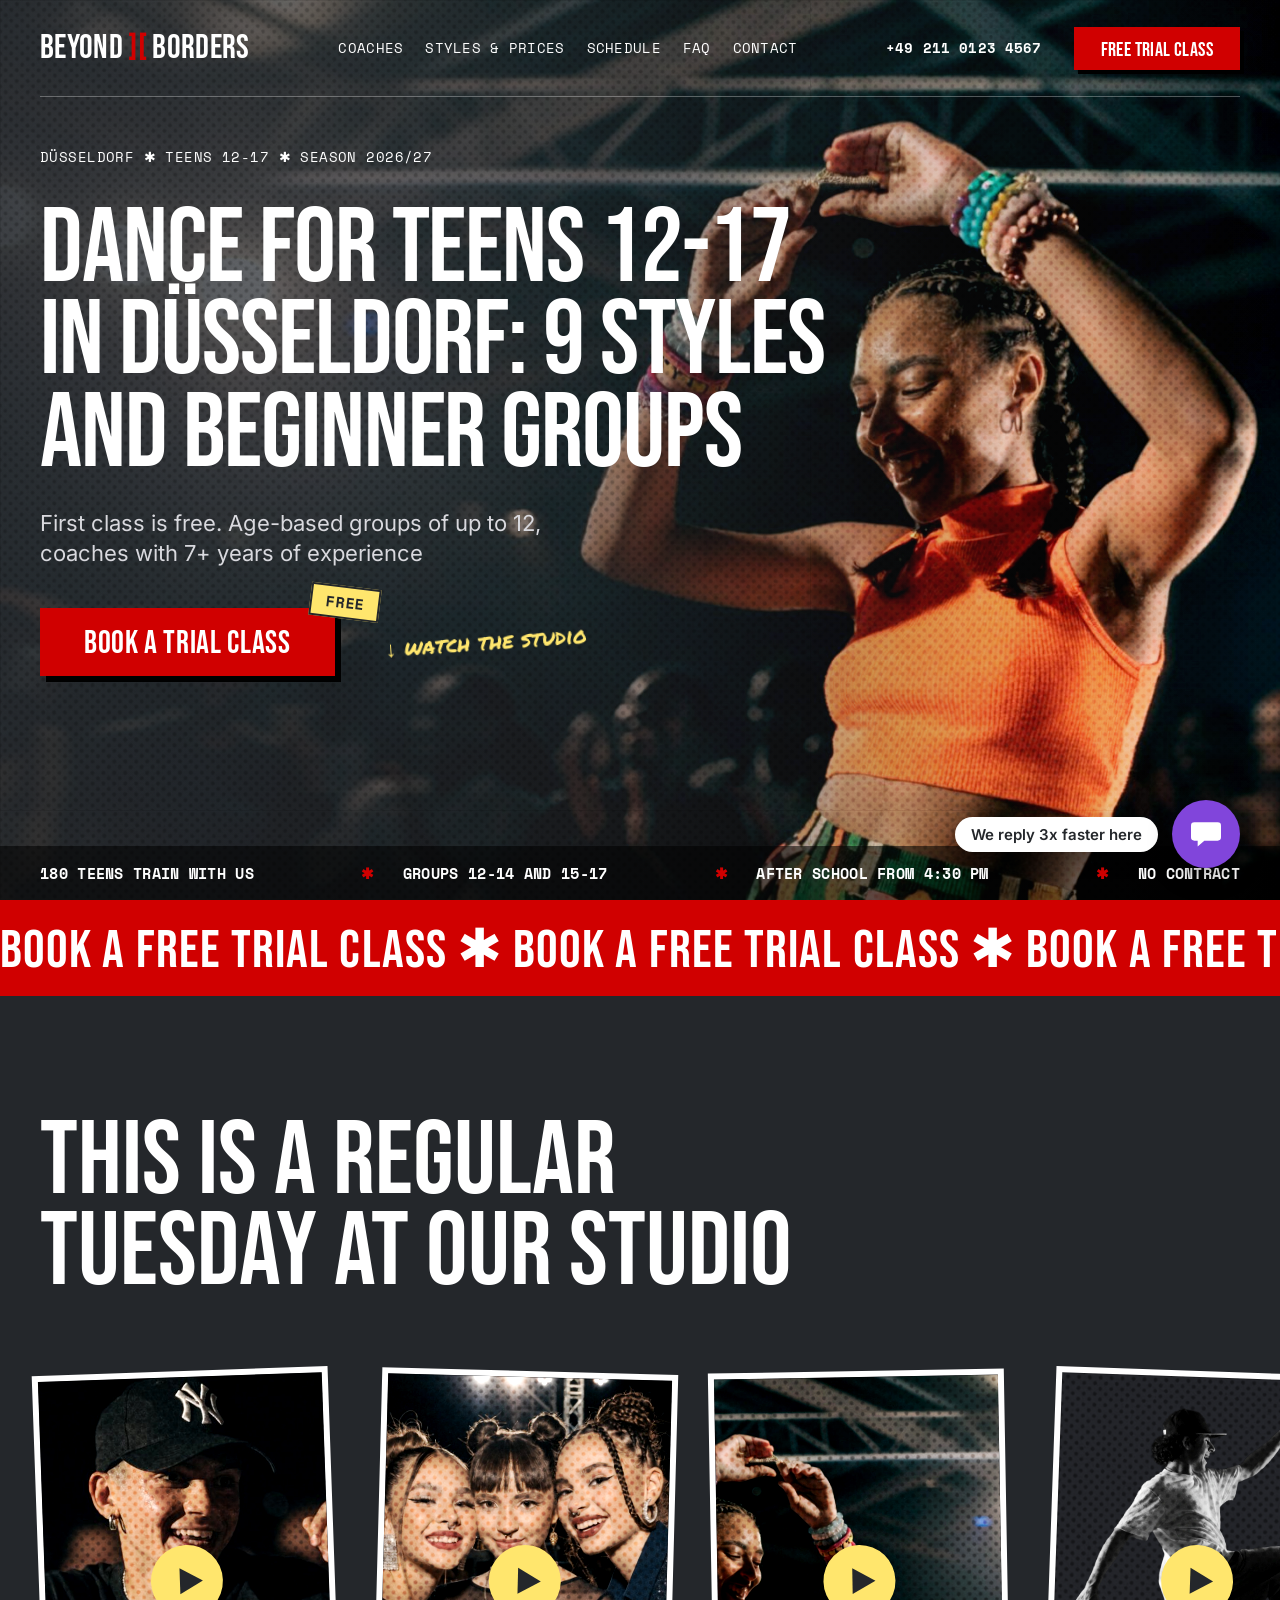
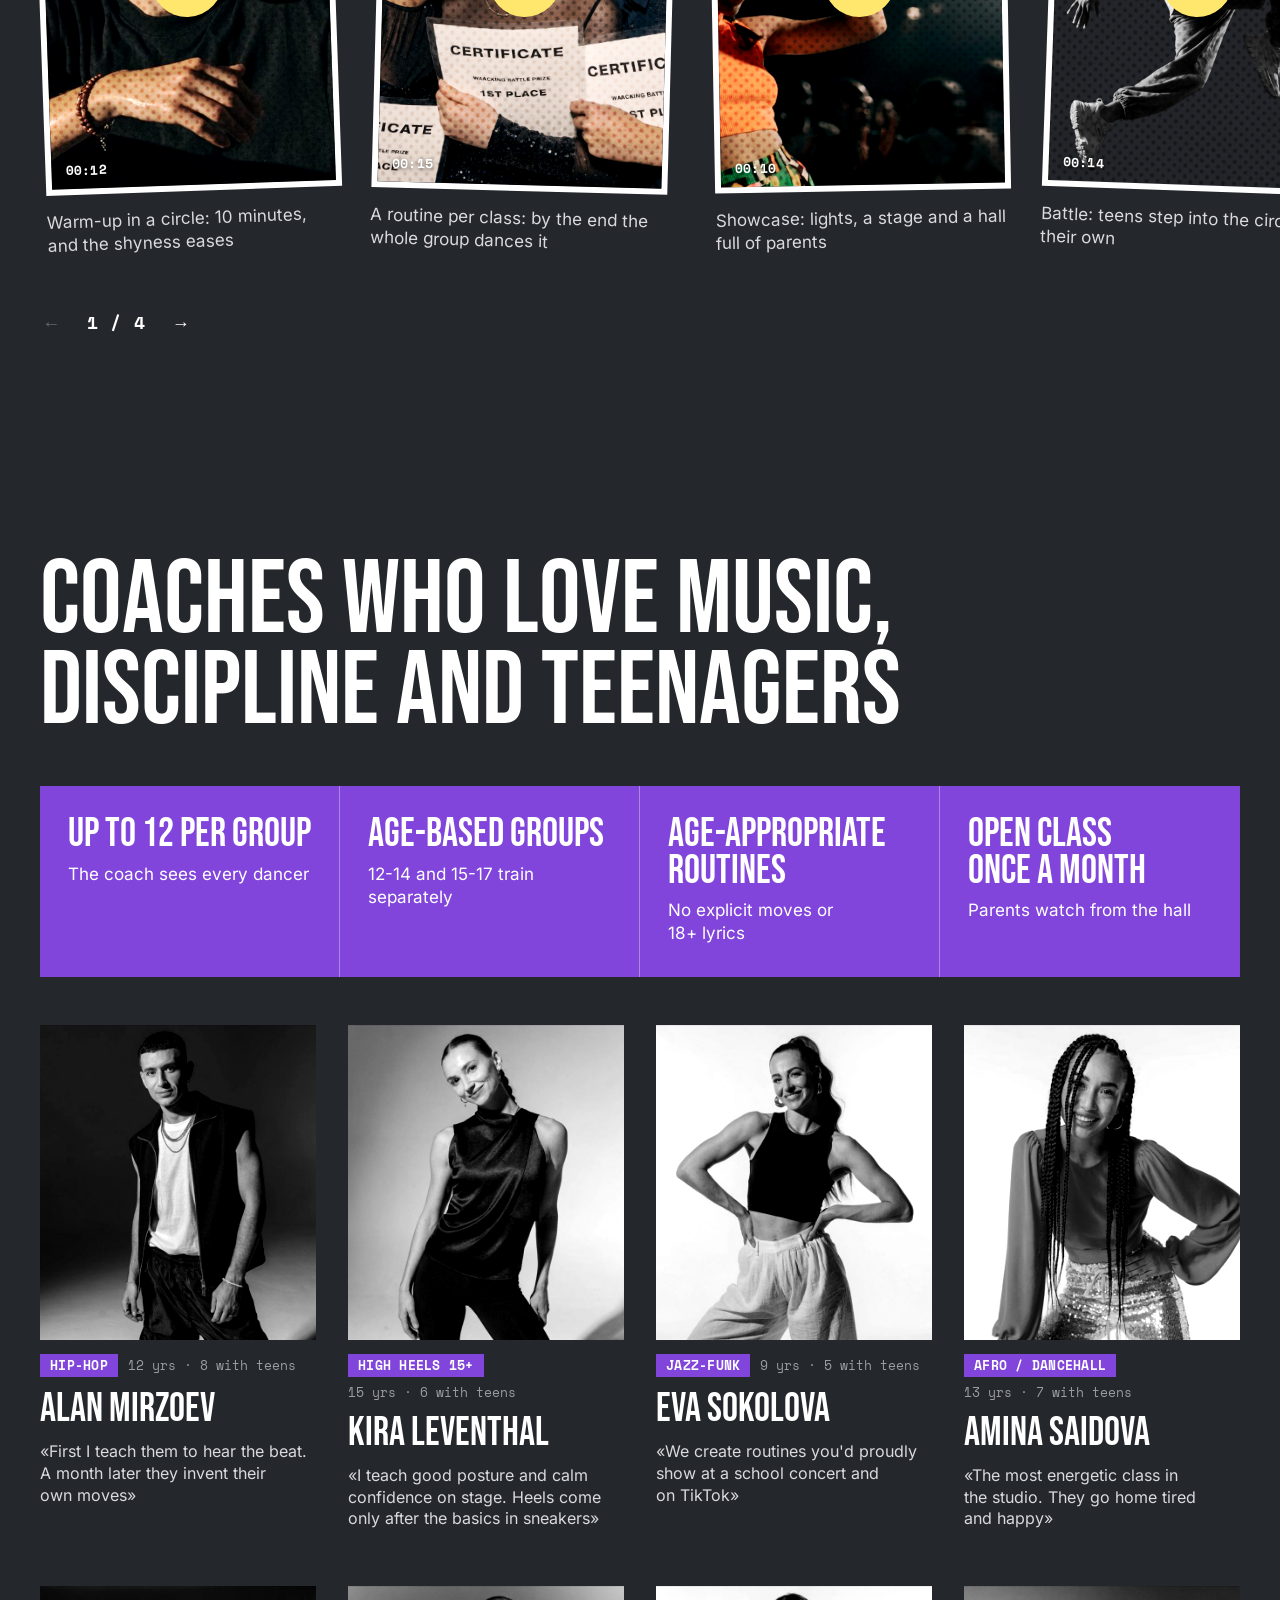
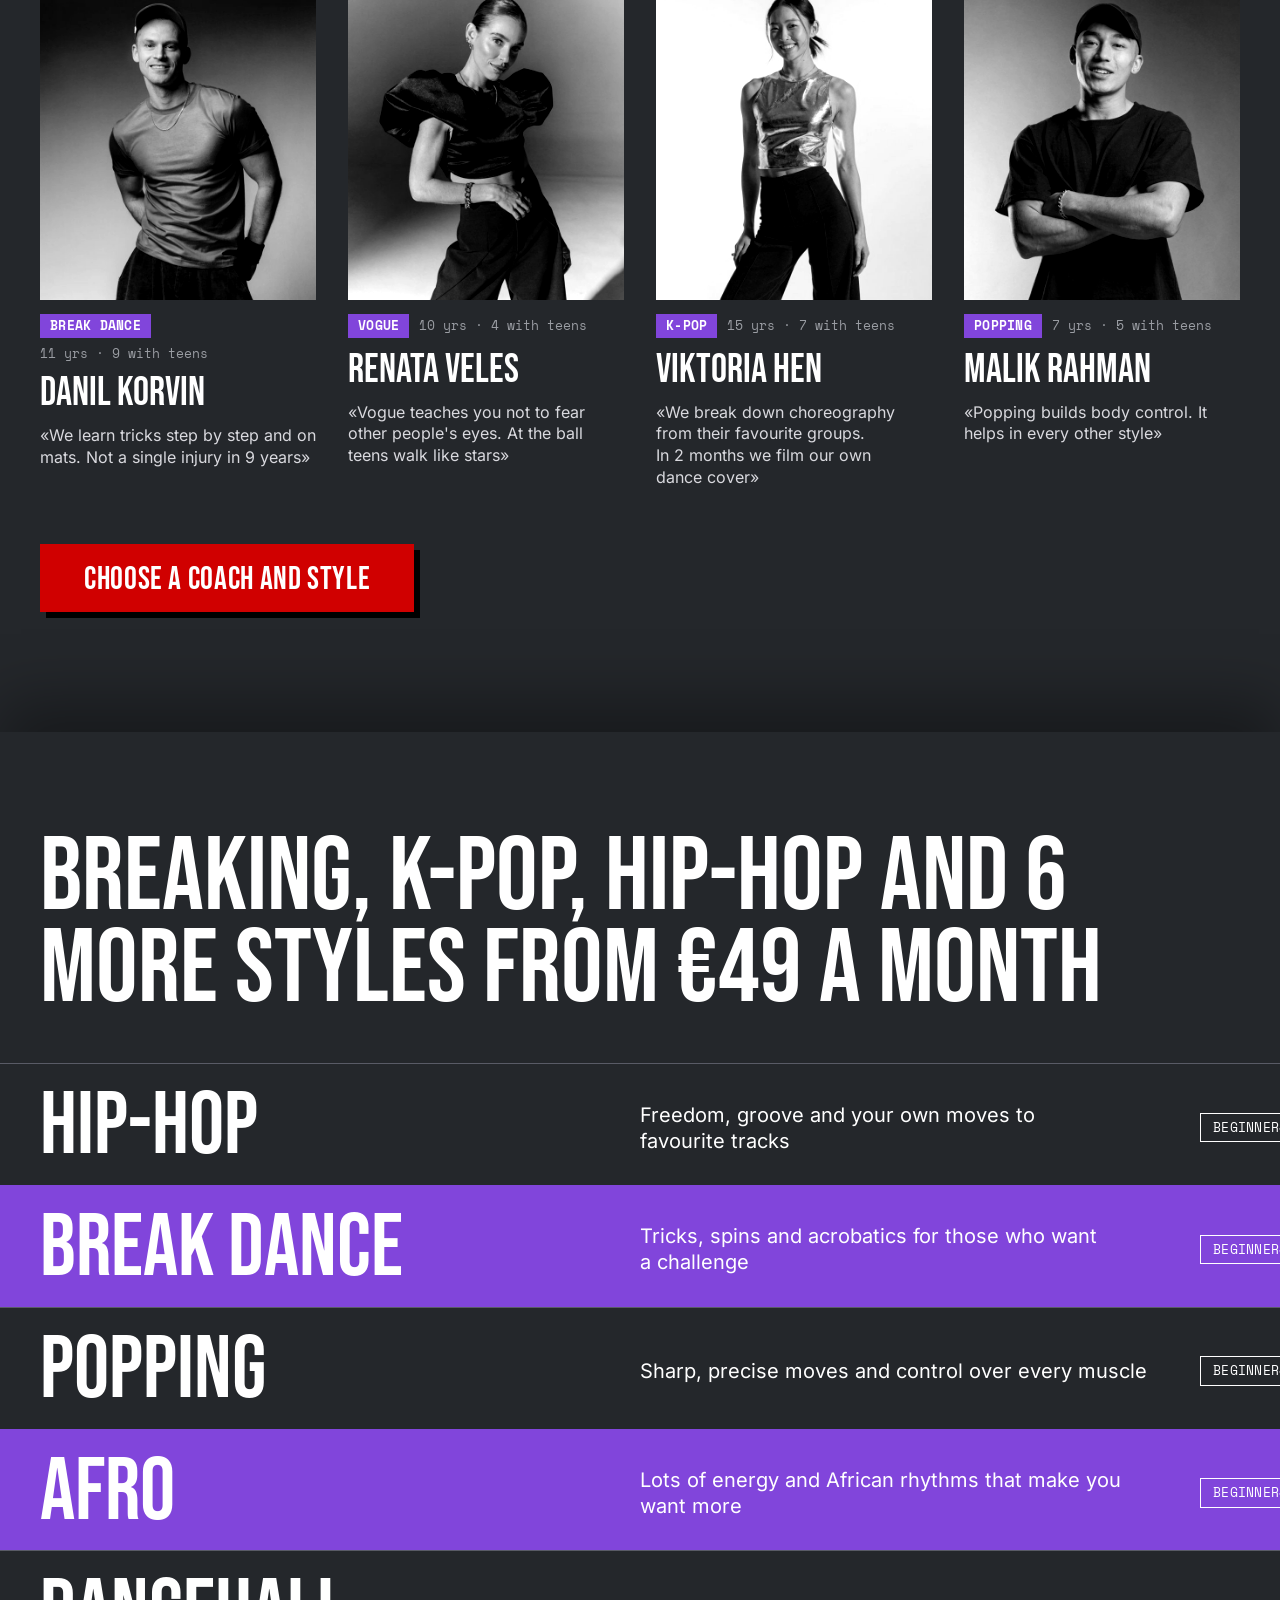
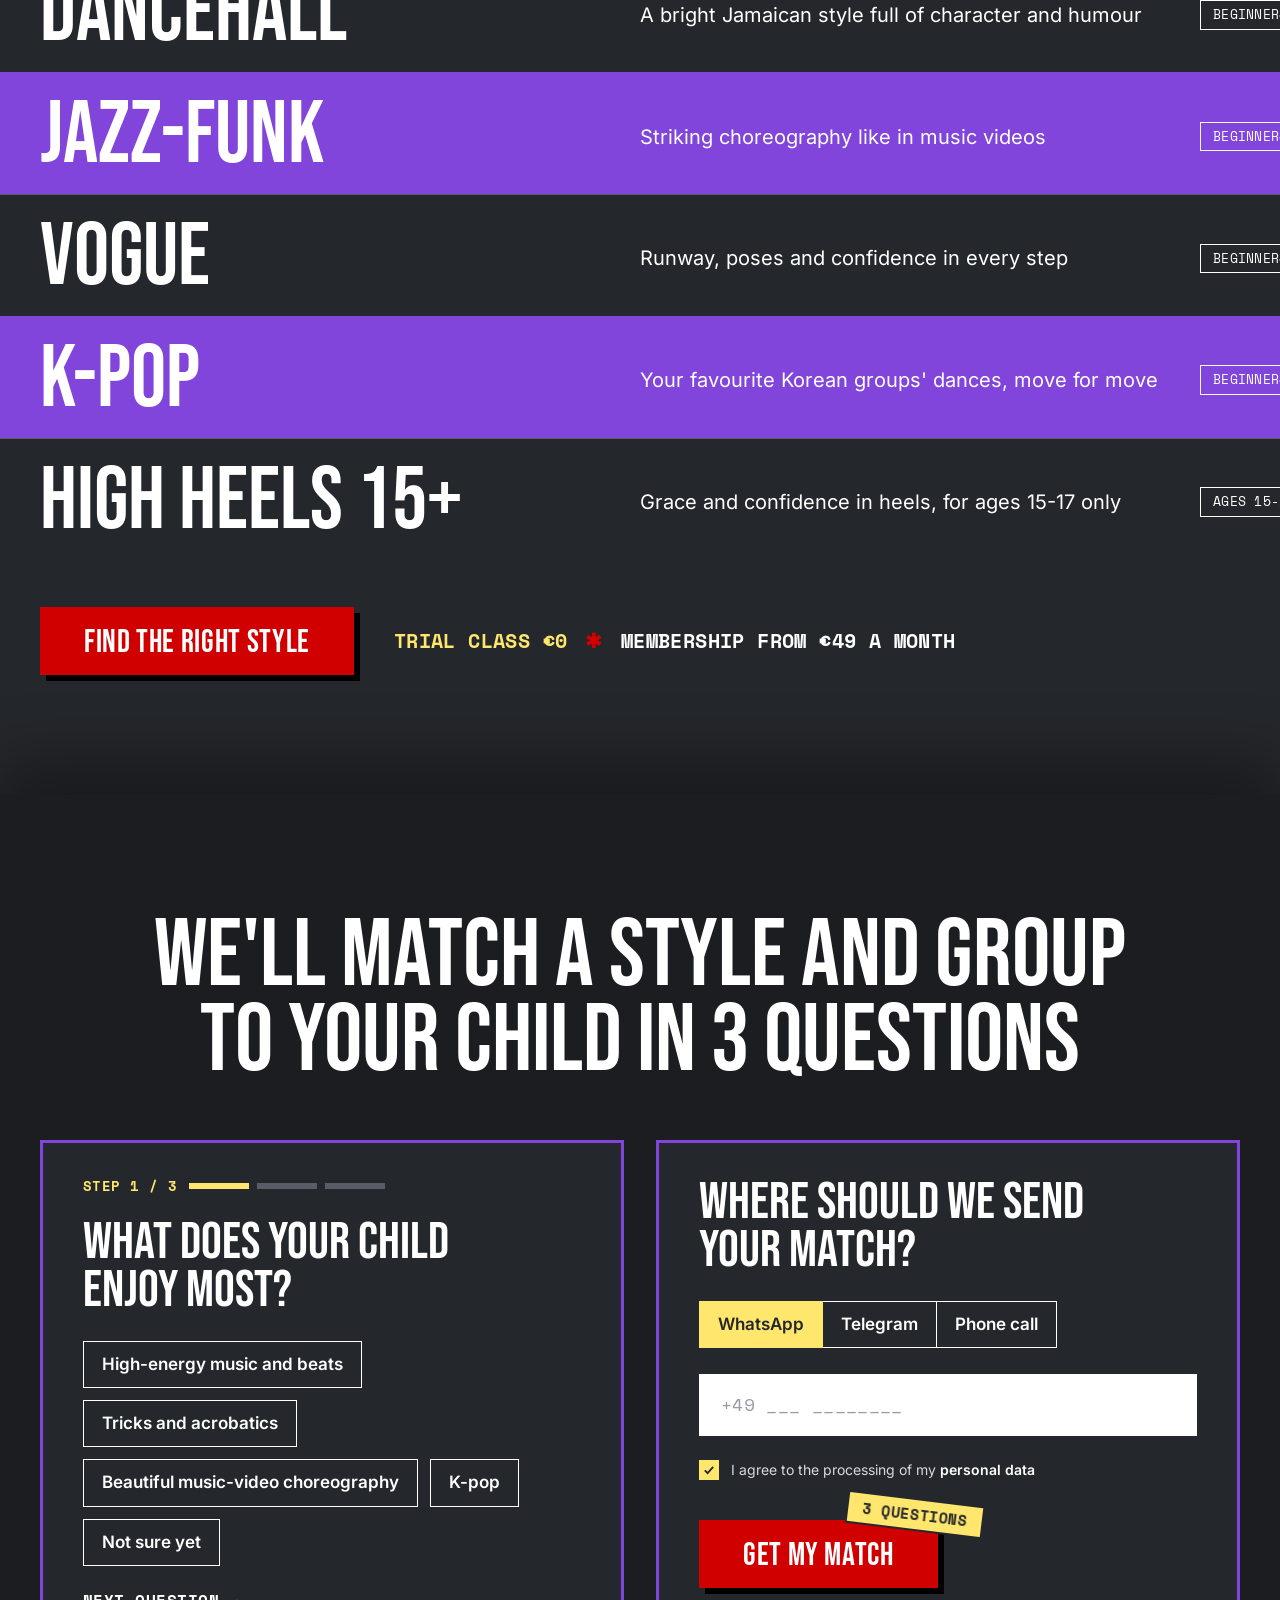
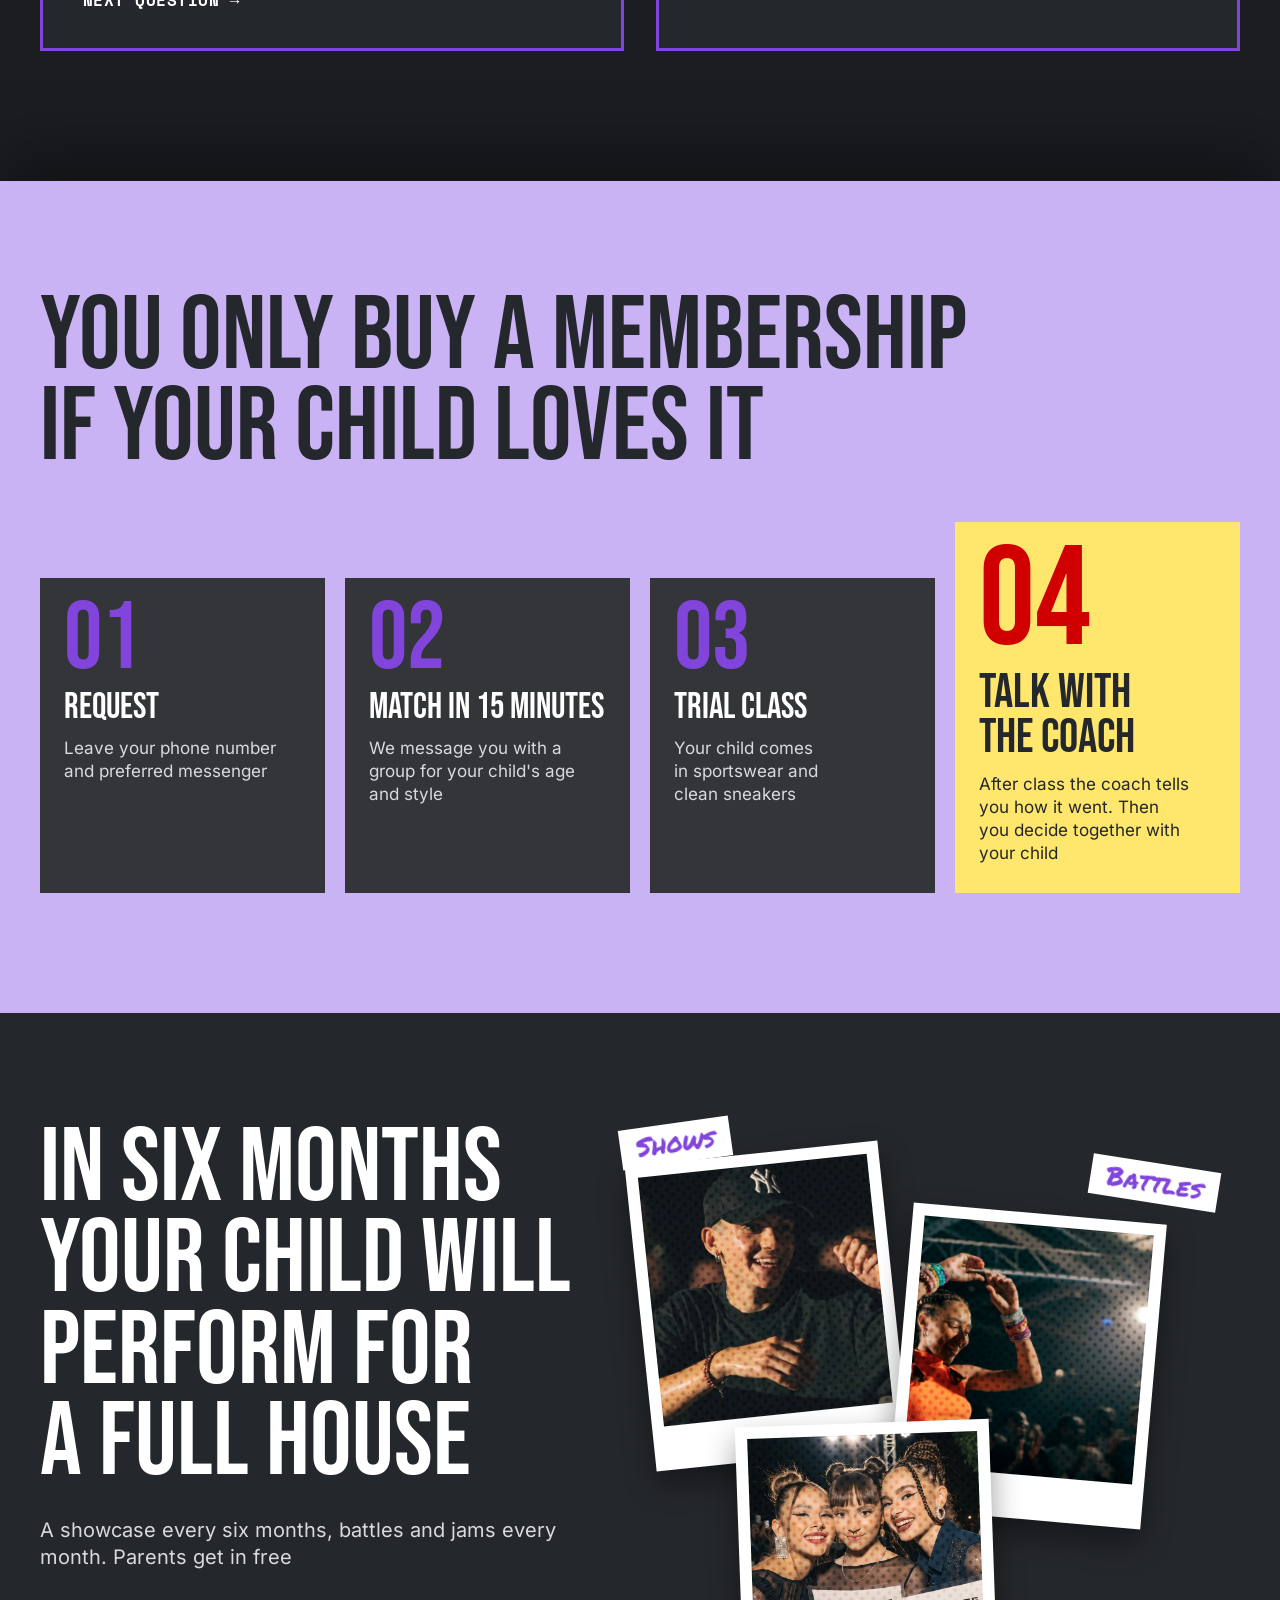
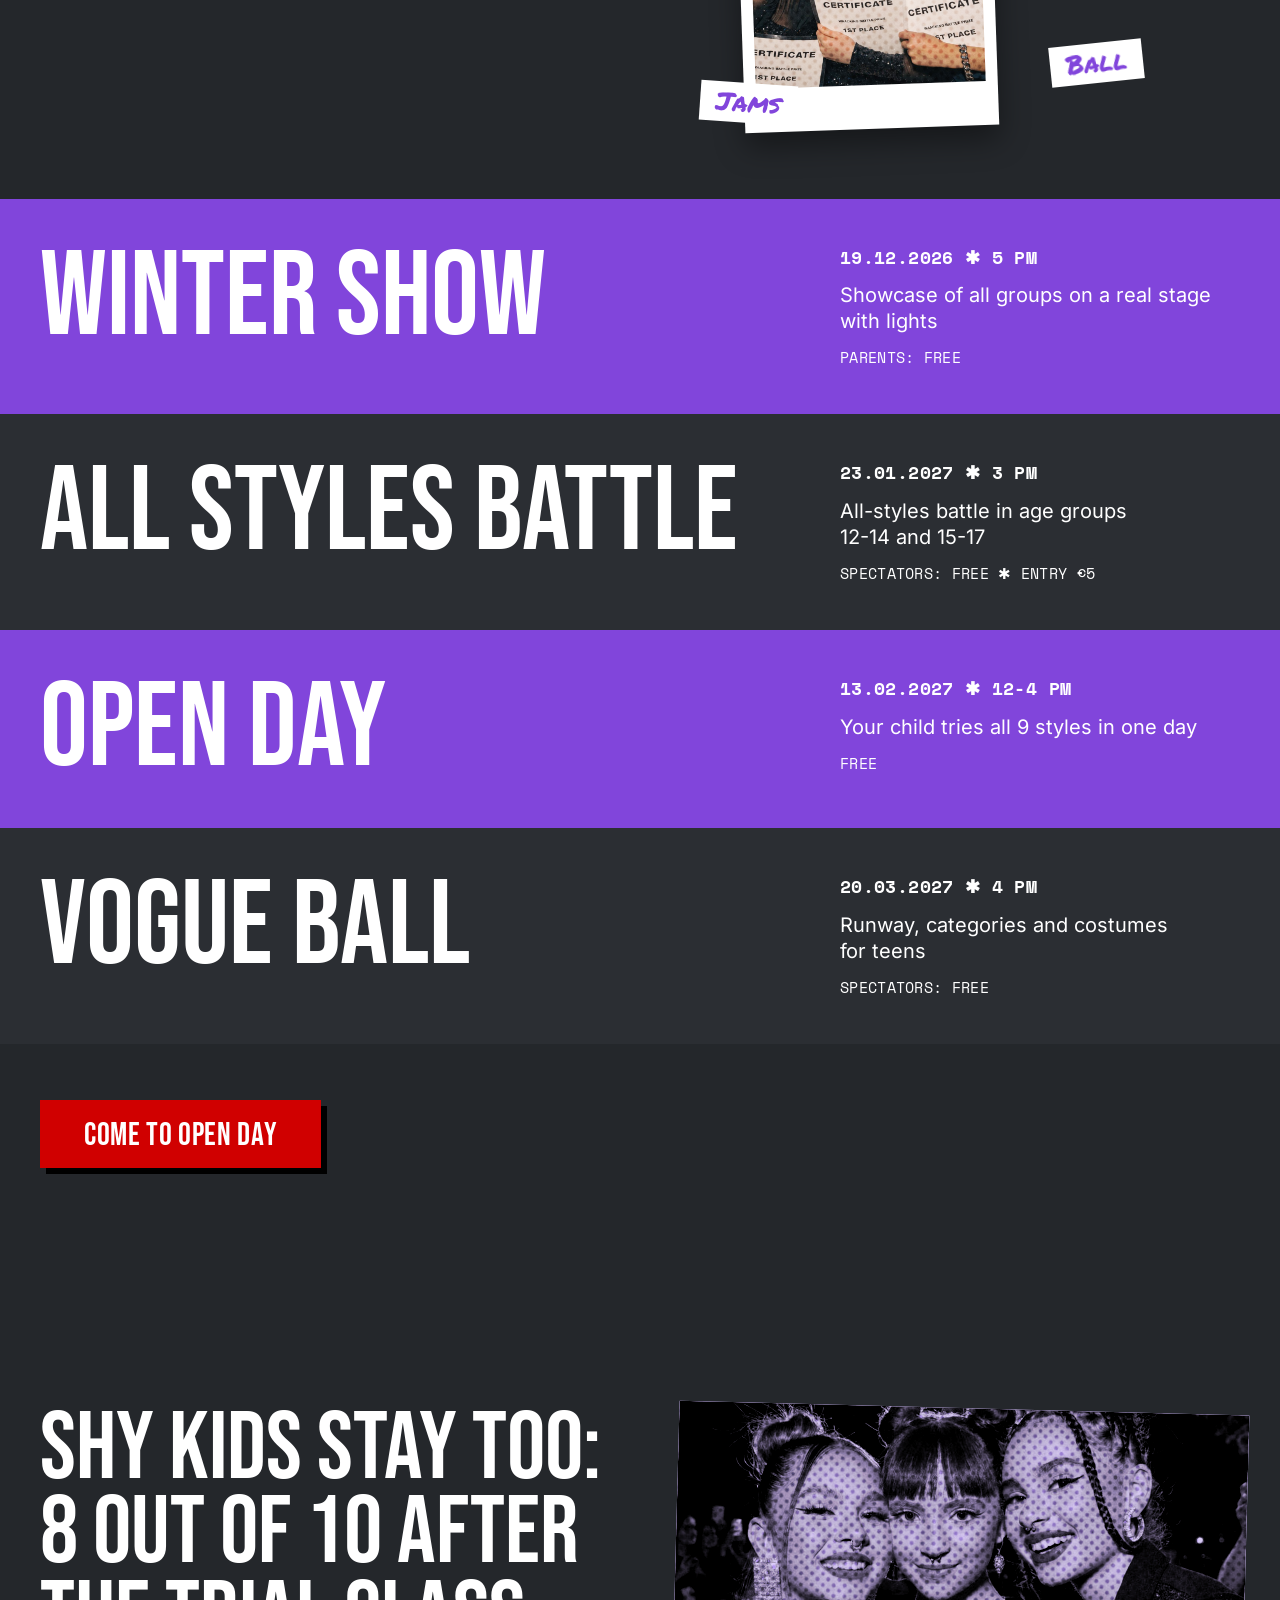
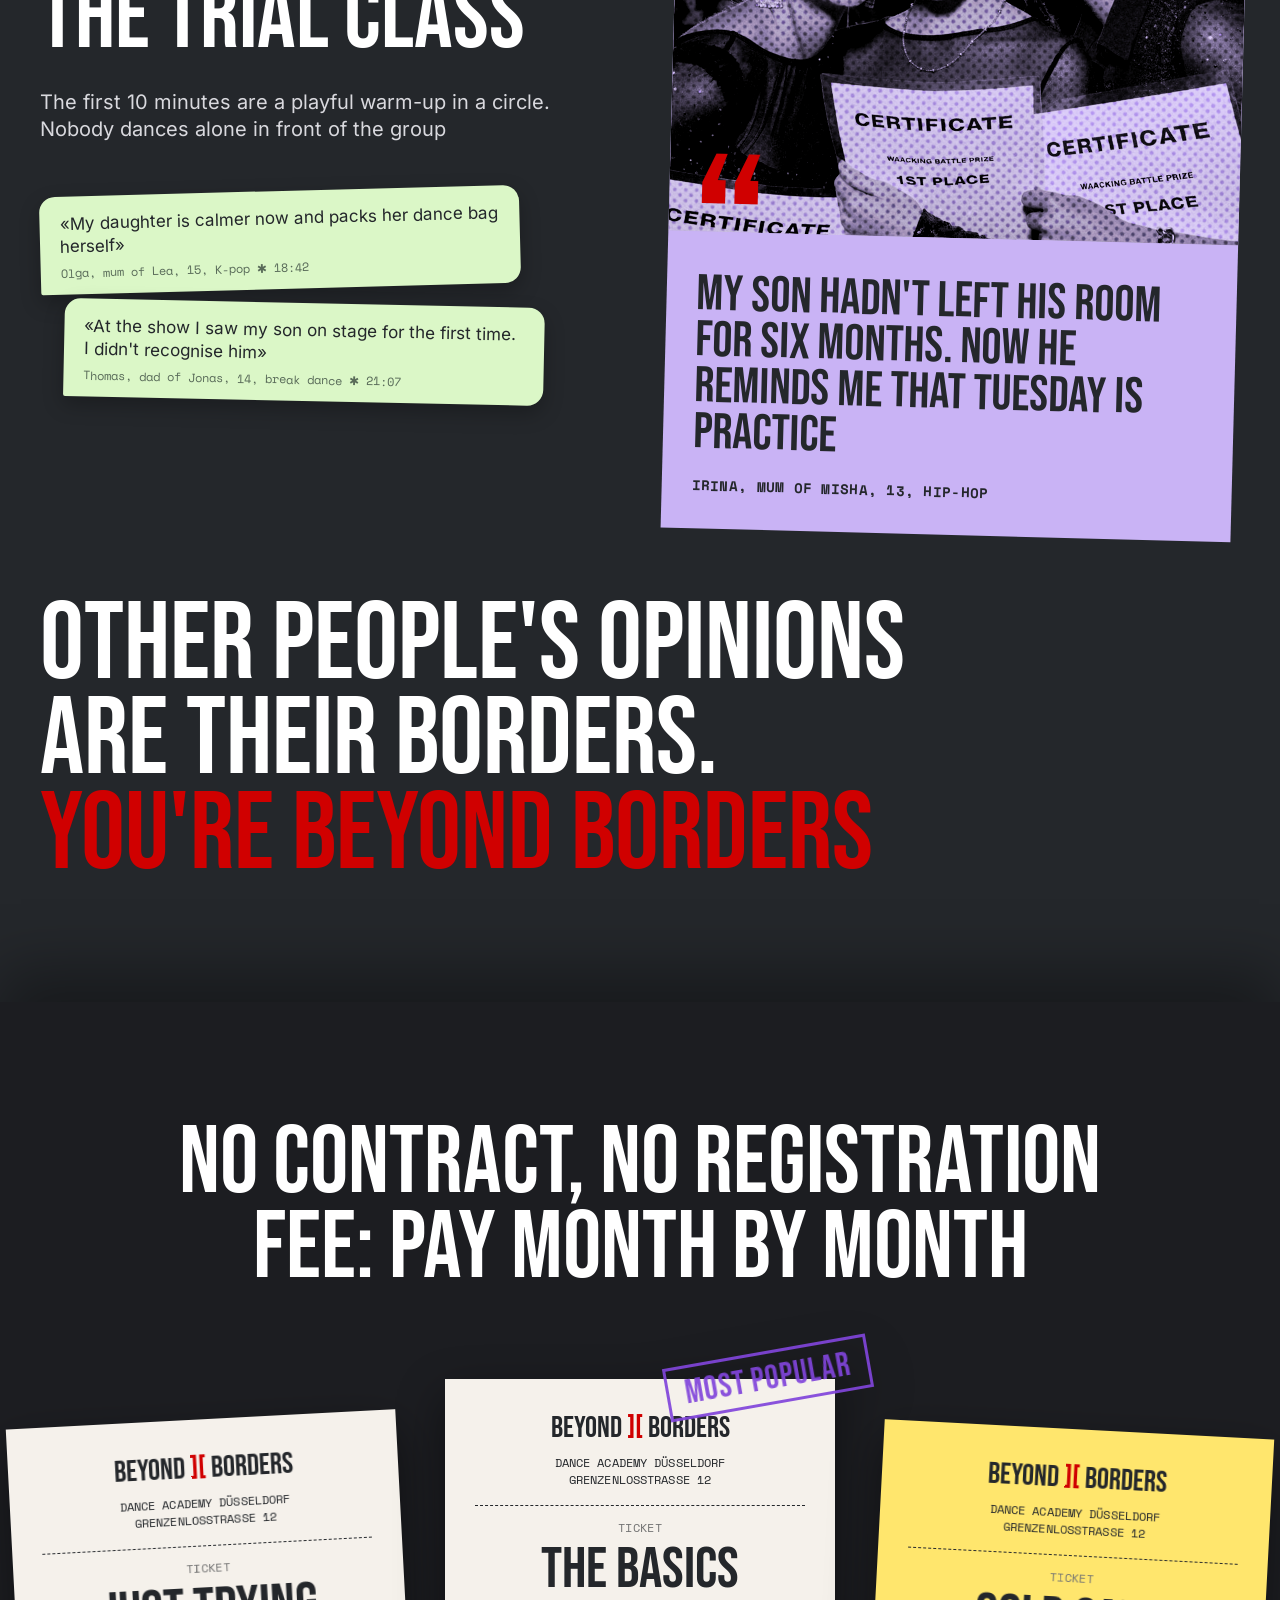
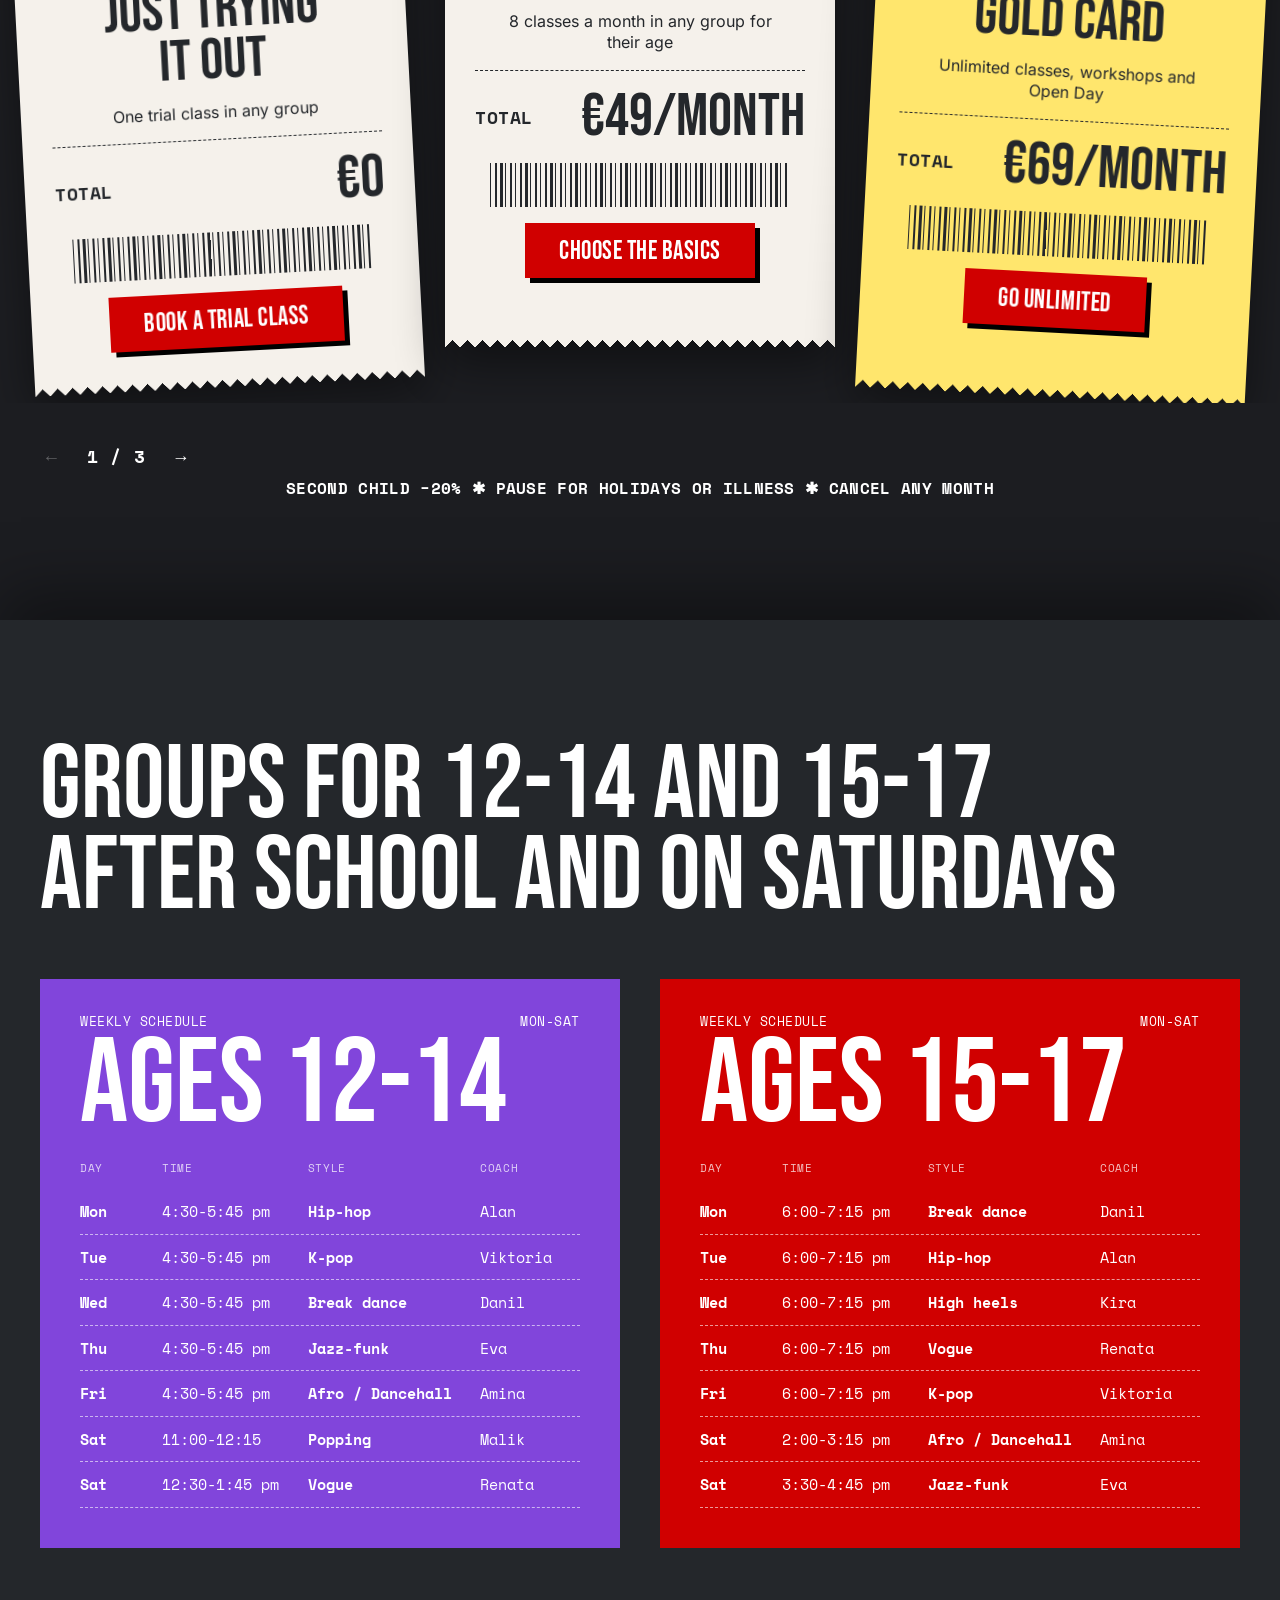
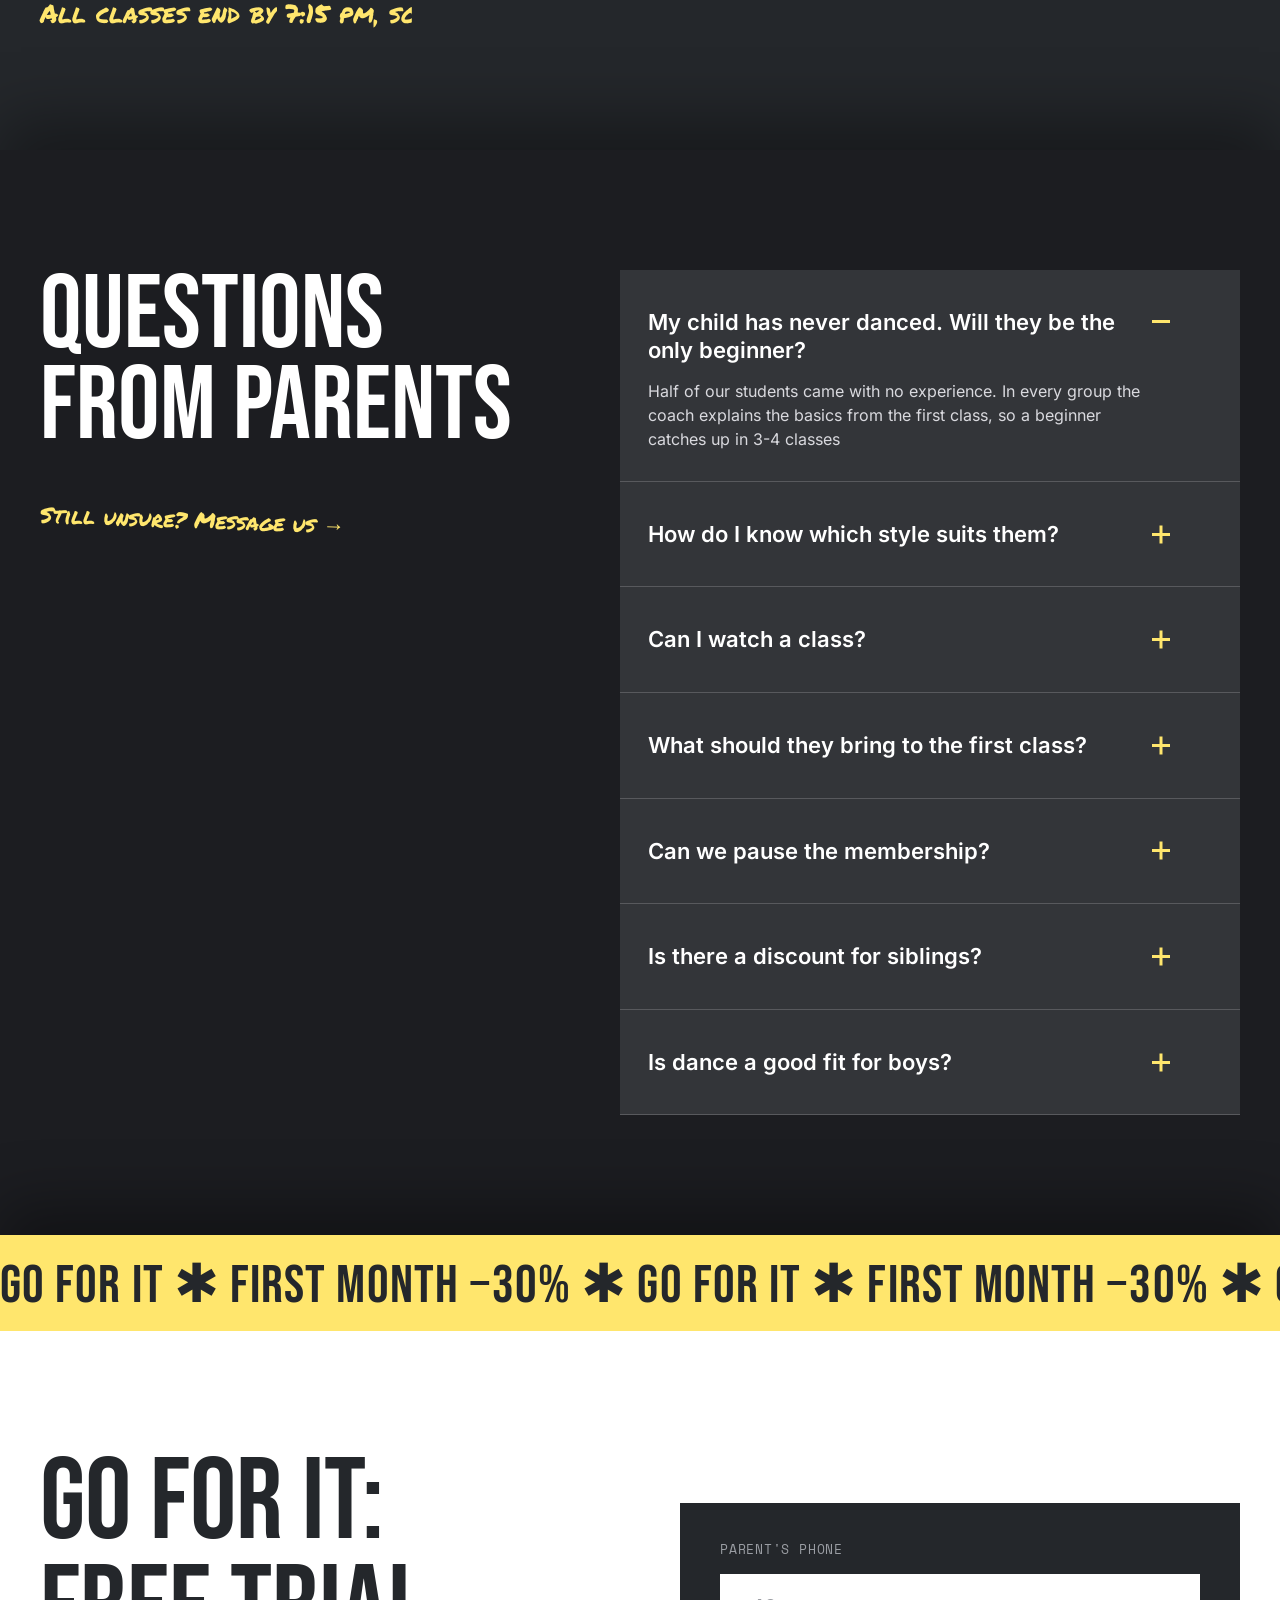
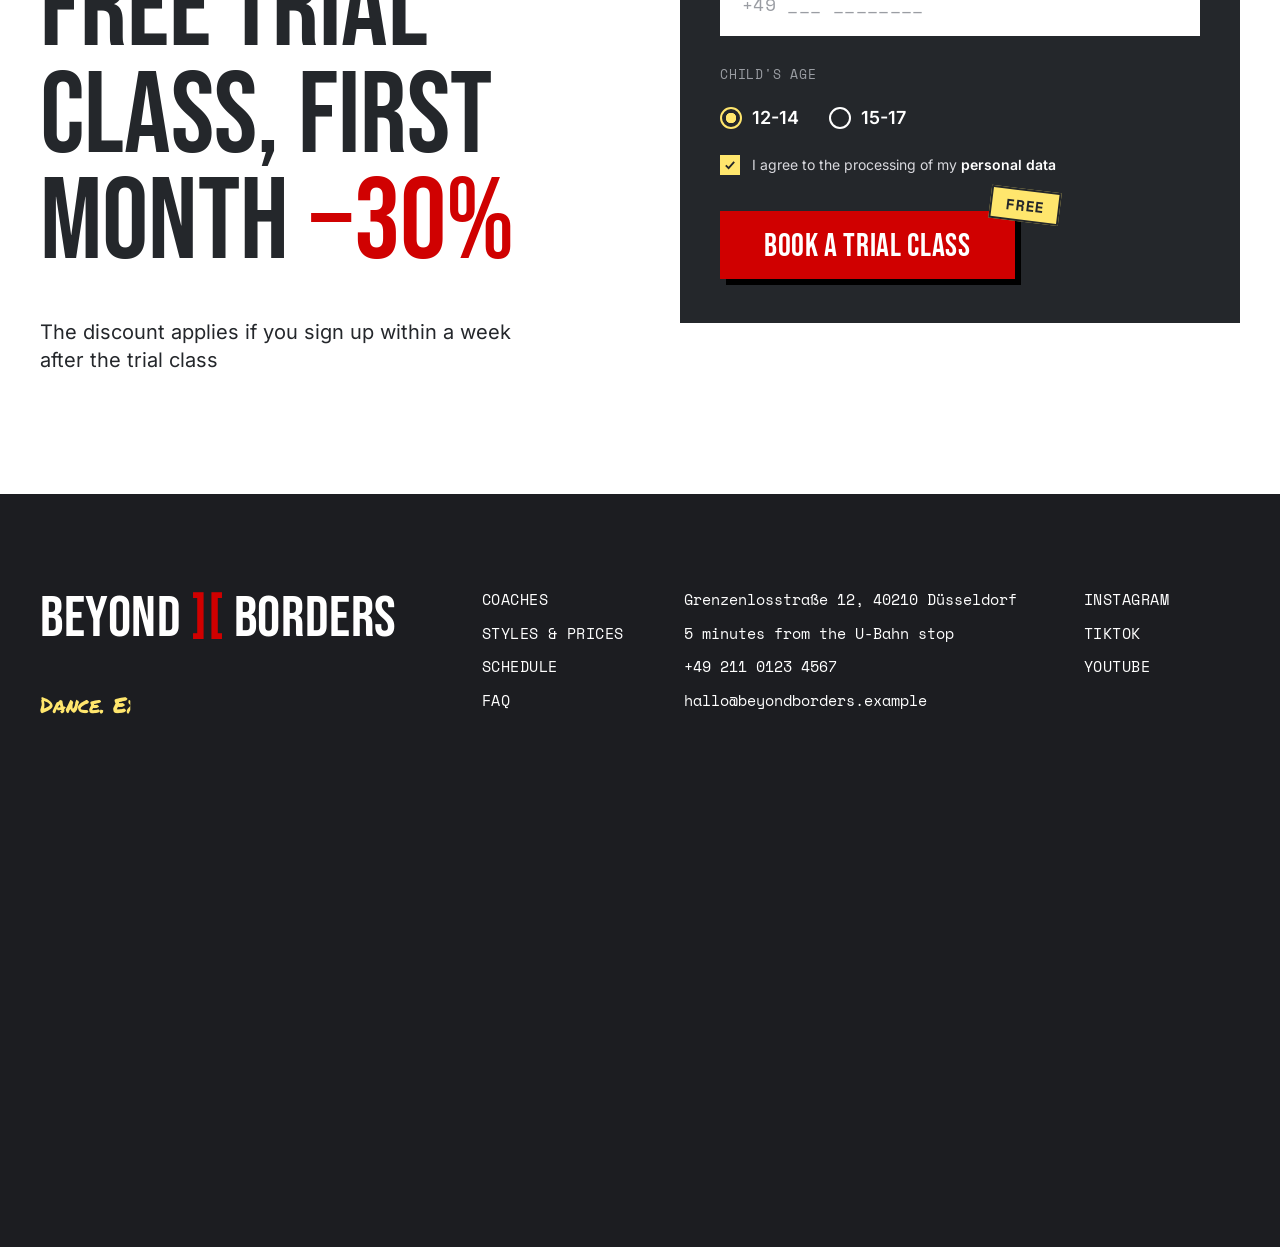
==== index.html @ 0c6fef67 "Beyond Borders landing, legal sample pages and assets Co-Authored-By: Claude Opus 5.5 <noreply@anthr" ====
<!doctype html>
<html lang="en">
<head>
  <meta charset="utf-8">
  <meta name="viewport" content="width=device-width, initial-scale=1">
  <script>document.documentElement.classList.add("js"); setTimeout(function () { document.documentElement.classList.add("anim-ready"); }, 3000);</script>
  <title>Beyond Borders · Dance for teens 12-17 in Düsseldorf</title>
  <meta name="description" content="Dance classes for teens 12-17 in Düsseldorf: 9 styles, beginner groups, first class free. Fictional demo website.">
  <link rel="preload" href="assets/fonts/bebas-neue-400.woff2" as="font" type="font/woff2" crossorigin>
  <link rel="preload" href="assets/fonts/inter-var.woff2" as="font" type="font/woff2" crossorigin>
  <link rel="stylesheet" href="css/fonts.css">
  <link rel="stylesheet" href="css/style.css">
</head>
<body>
  <!-- Fictional website: all names, prices, dates, reviews and contacts are for demonstration only -->

  <!-- ===== 01 HERO ===== -->
  <section class="hero" id="top">
    <div class="hero__bg" aria-hidden="true"></div>
    <div class="grain" aria-hidden="true"></div>

    <header class="header wrap">
      <a class="logo" href="#top" aria-label="Beyond Borders, to top">BEYOND <span class="logo__glyph">][</span> BORDERS</a>
      <nav class="nav" aria-label="Main">
        <a href="#coaches">Coaches</a>
        <a href="#styles">Styles &amp; Prices</a>
        <a href="#schedule">Schedule</a>
        <a href="#faq">FAQ</a>
        <a href="#contact">Contact</a>
      </nav>
      <a class="header__phone" href="tel:+4921101234567">+49 211 0123 4567</a>
      <a class="btn btn--sm header__cta" href="#quiz">Free trial class</a>
      <button class="burger" type="button" aria-label="Open menu" aria-expanded="false" aria-controls="mobile-menu">
        <span></span><span></span><span></span>
      </button>
    </header>

    <div class="mobile-menu" id="mobile-menu">
      <nav class="mobile-menu__links wrap" aria-label="Mobile">
        <a href="#coaches">Coaches</a>
        <a href="#styles">Styles &amp; Prices</a>
        <a href="#schedule">Schedule</a>
        <a href="#faq">FAQ</a>
        <a href="#contact">Contact</a>
      </nav>
      <div class="mobile-menu__bottom wrap">
        <a class="mobile-menu__phone" href="tel:+4921101234567">+49 211 0123 4567</a>
        <a class="btn" href="#quiz">Book a trial class<span class="sticker">free</span></a>
      </div>
    </div>

    <div class="hero__body wrap">
      <p class="hero__tag">Düsseldorf ✱ teens <span class="nw">12-17</span> ✱ season 2026/27</p>
      <h1 class="hero__title">Dance for teens <span class="nw">12-17</span> in Düsseldorf: 9&nbsp;styles and beginner groups</h1>
      <p class="hero__lead">First class is free. Age-based groups of up to&nbsp;12, coaches with 7+ years of experience</p>
      <div class="hero__cta">
        <a class="btn" href="#quiz">Book a trial class<span class="sticker">free</span></a>
        <a class="hero__note" href="#studio">↓ watch the studio</a>
      </div>
    </div>

    <ul class="anchors">
      <li><span>180 teens train with us</span></li>
      <li><span>groups <span class="nw">12-14</span> and <span class="nw">15-17</span></span></li>
      <li><span>after school from 4:30&nbsp;pm</span></li>
      <li><span>no contract</span></li>
    </ul>
  </section>

  <!-- ===== MARQUEE ===== -->
  <div class="marquee marquee--red" aria-hidden="true">
    <div class="marquee__track">
      <span>Book a free trial class ✱ Book a free trial class ✱ Book a free trial class ✱ Book a free trial class ✱ </span>
      <span>Book a free trial class ✱ Book a free trial class ✱ Book a free trial class ✱ Book a free trial class ✱ </span>
    </div>
  </div>

  <!-- ===== 02 STUDIO VIDEOS ===== -->
  <section class="section studio" id="studio">
    <div class="wrap">
      <h2 class="h2 studio__title">This is a regular Tuesday at our studio</h2>
    </div>
    <div class="slider" data-slider>
      <ul class="slider__track studio__track wrap">
        <li class="vcard vcard--r1">
          <button class="vcard__media" type="button" aria-label="Play video: warm-up in a circle">
            <img src="assets/img/studio-1.jpg" alt="Teens laughing during the warm-up" loading="lazy" width="900" height="585">
            <span class="grain" aria-hidden="true"></span>
            <span class="vcard__play" aria-hidden="true"></span>
            <span class="vcard__time">00:12</span>
          </button>
          <p class="vcard__cap">Warm-up in a circle: 10&nbsp;minutes, and the shyness eases</p>
        </li>
        <li class="vcard vcard--r2">
          <button class="vcard__media" type="button" aria-label="Play video: learning a routine">
            <img src="assets/img/studio-2.jpg" alt="Three teen dancers with their certificates" loading="lazy" width="900" height="900">
            <span class="grain" aria-hidden="true"></span>
            <span class="vcard__play" aria-hidden="true"></span>
            <span class="vcard__time">00:15</span>
          </button>
          <p class="vcard__cap">A routine per class: by the end the whole group dances it</p>
        </li>
        <li class="vcard vcard--r3">
          <button class="vcard__media" type="button" aria-label="Play video: showcase on stage">
            <img src="assets/img/hero.jpg" alt="Dancer on stage under the lights" loading="lazy" width="1703" height="1024">
            <span class="grain" aria-hidden="true"></span>
            <span class="vcard__play" aria-hidden="true"></span>
            <span class="vcard__time">00:10</span>
          </button>
          <p class="vcard__cap">Showcase: lights, a stage and a hall full of parents</p>
        </li>
        <li class="vcard vcard--r4">
          <button class="vcard__media" type="button" aria-label="Play video: dance battle">
            <img src="assets/img/dancer.png" alt="Break dancer mid-move" loading="lazy" width="800" height="1086">
            <span class="grain" aria-hidden="true"></span>
            <span class="vcard__play" aria-hidden="true"></span>
            <span class="vcard__time">00:14</span>
          </button>
          <p class="vcard__cap">Battle: teens step into the circle on their own</p>
        </li>
      </ul>
      <div class="slider__nav wrap">
        <button class="slider__btn" type="button" data-prev aria-label="Previous">←</button>
        <span class="slider__count" data-count>1 / 4</span>
        <button class="slider__btn" type="button" data-next aria-label="Next">→</button>
        <span class="slider__dots" data-dots aria-hidden="true"></span>
      </div>
    </div>
  </section>

  <!-- ===== 03 COACHES & SAFETY ===== -->
  <section class="section coaches" id="coaches">
    <div class="wrap">
      <h2 class="h2 coaches__title">Coaches who love music, discipline and teenagers</h2>
      <ul class="facts">
        <li class="fact"><h3 class="fact__t">Up to 12 per group</h3><p class="fact__d">The coach sees every dancer</p></li>
        <li class="fact"><h3 class="fact__t">Age-based groups</h3><p class="fact__d"><span class="nw">12-14</span> and <span class="nw">15-17</span> train separately</p></li>
        <li class="fact"><h3 class="fact__t">Age-appropriate routines</h3><p class="fact__d">No explicit moves or 18+ lyrics</p></li>
        <li class="fact"><h3 class="fact__t">Open class once a month</h3><p class="fact__d">Parents watch from the hall</p></li>
      </ul>
    </div>

    <div class="slider coaches__slider" data-slider>
      <ul class="slider__track coaches__list wrap">
        <li class="coach">
          <img class="coach__photo" src="assets/img/coach-alan.jpg" alt="Alan Mirzoev, hip-hop coach" loading="lazy" width="720" height="720">
          <div class="coach__meta"><span class="coach__style">Hip-hop</span><span class="coach__exp">12 yrs · 8 with teens</span></div>
          <h3 class="coach__name">Alan Mirzoev</h3>
          <p class="coach__quote">«First I teach them to hear the beat. A month later they invent their own moves»</p>
        </li>
        <li class="coach">
          <img class="coach__photo" src="assets/img/coach-kira.jpg" alt="Kira Leventhal, high heels coach" loading="lazy" width="720" height="720">
          <div class="coach__meta"><span class="coach__style">High heels 15+</span><span class="coach__exp">15 yrs · 6 with teens</span></div>
          <h3 class="coach__name">Kira Leventhal</h3>
          <p class="coach__quote">«I teach good posture and calm confidence on stage. Heels come only after the basics in sneakers»</p>
        </li>
        <li class="coach">
          <img class="coach__photo" src="assets/img/coach-eva.jpg" alt="Eva Sokolova, jazz-funk coach" loading="lazy" width="720" height="720">
          <div class="coach__meta"><span class="coach__style">Jazz-funk</span><span class="coach__exp">9 yrs · 5 with teens</span></div>
          <h3 class="coach__name">Eva Sokolova</h3>
          <p class="coach__quote">«We create routines you'd proudly show at a school concert and on TikTok»</p>
        </li>
        <li class="coach">
          <img class="coach__photo" src="assets/img/coach-amina.jpg" alt="Amina Saidova, afro and dancehall coach" loading="lazy" width="720" height="720">
          <div class="coach__meta"><span class="coach__style">Afro / Dancehall</span><span class="coach__exp">13 yrs · 7 with teens</span></div>
          <h3 class="coach__name">Amina Saidova</h3>
          <p class="coach__quote">«The most energetic class in the studio. They go home tired and happy»</p>
        </li>
        <li class="coach">
          <img class="coach__photo" src="assets/img/coach-danil.jpg" alt="Danil Korvin, break dance coach" loading="lazy" width="720" height="720">
          <div class="coach__meta"><span class="coach__style">Break dance</span><span class="coach__exp">11 yrs · 9 with teens</span></div>
          <h3 class="coach__name">Danil Korvin</h3>
          <p class="coach__quote">«We learn tricks step by step and on mats. Not a single injury in 9&nbsp;years»</p>
        </li>
        <li class="coach">
          <img class="coach__photo" src="assets/img/coach-renata.jpg" alt="Renata Veles, vogue coach" loading="lazy" width="720" height="720">
          <div class="coach__meta"><span class="coach__style">Vogue</span><span class="coach__exp">10 yrs · 4 with teens</span></div>
          <h3 class="coach__name">Renata Veles</h3>
          <p class="coach__quote">«Vogue teaches you not to fear other people's eyes. At the ball teens walk like stars»</p>
        </li>
        <li class="coach">
          <img class="coach__photo" src="assets/img/coach-viktoria.jpg" alt="Viktoria Hen, K-pop coach" loading="lazy" width="720" height="720">
          <div class="coach__meta"><span class="coach__style">K-pop</span><span class="coach__exp">15 yrs · 7 with teens</span></div>
          <h3 class="coach__name">Viktoria Hen</h3>
          <p class="coach__quote">«We break down choreography from their favourite groups. In 2&nbsp;months we film our own dance cover»</p>
        </li>
        <li class="coach">
          <img class="coach__photo" src="assets/img/coach-malik.jpg" alt="Malik Rahman, popping coach" loading="lazy" width="720" height="720">
          <div class="coach__meta"><span class="coach__style">Popping</span><span class="coach__exp">7 yrs · 5 with teens</span></div>
          <h3 class="coach__name">Malik Rahman</h3>
          <p class="coach__quote">«Popping builds body control. It helps in every other style»</p>
        </li>
      </ul>
      <div class="slider__nav wrap">
        <button class="slider__btn" type="button" data-prev aria-label="Previous coach">←</button>
        <span class="slider__count" data-count>1 / 8</span>
        <button class="slider__btn" type="button" data-next aria-label="Next coach">→</button>
        <span class="slider__dots" data-dots aria-hidden="true"></span>
      </div>
    </div>

    <div class="wrap coaches__cta">
      <a class="btn" href="#quiz">Choose a coach and style</a>
    </div>
  </section>

  <!-- ===== 04 STYLES & PRICE ===== -->
  <section class="section styles" id="styles">
    <div class="wrap">
      <h2 class="h2 styles__title">Breaking, <span class="nw">K-pop</span>, <span class="nw">hip-hop</span> and 6&nbsp;more styles from €49 a&nbsp;month</h2>
    </div>
    <ul class="style-list">
      <li class="style-row"><h3 class="style-row__name">hip-hop</h3><p class="style-row__desc">Freedom, groove and your own moves to favourite tracks</p><span class="style-row__label"><span class="lg">beginners welcome</span><span class="sm">beginners</span></span></li>
      <li class="style-row"><h3 class="style-row__name">break dance</h3><p class="style-row__desc">Tricks, spins and acrobatics for those who want a challenge</p><span class="style-row__label"><span class="lg">beginners welcome</span><span class="sm">beginners</span></span></li>
      <li class="style-row"><h3 class="style-row__name">popping</h3><p class="style-row__desc">Sharp, precise moves and control over every muscle</p><span class="style-row__label"><span class="lg">beginners welcome</span><span class="sm">beginners</span></span></li>
      <li class="style-row"><h3 class="style-row__name">afro</h3><p class="style-row__desc">Lots of energy and African rhythms that make you want more</p><span class="style-row__label"><span class="lg">beginners welcome</span><span class="sm">beginners</span></span></li>
      <li class="style-row"><h3 class="style-row__name">dancehall</h3><p class="style-row__desc">A bright Jamaican style full of character and humour</p><span class="style-row__label"><span class="lg">beginners welcome</span><span class="sm">beginners</span></span></li>
      <li class="style-row"><h3 class="style-row__name">jazz-funk</h3><p class="style-row__desc">Striking choreography like in music videos</p><span class="style-row__label"><span class="lg">beginners welcome</span><span class="sm">beginners</span></span></li>
      <li class="style-row"><h3 class="style-row__name">vogue</h3><p class="style-row__desc">Runway, poses and confidence in every step</p><span class="style-row__label"><span class="lg">beginners welcome</span><span class="sm">beginners</span></span></li>
      <li class="style-row"><h3 class="style-row__name">K-pop</h3><p class="style-row__desc">Your favourite Korean groups' dances, move for move</p><span class="style-row__label"><span class="lg">beginners welcome</span><span class="sm">beginners</span></span></li>
      <li class="style-row"><h3 class="style-row__name">high heels <span class="nw">15+</span></h3><p class="style-row__desc">Grace and confidence in heels, for ages <span class="nw">15-17</span> only</p><span class="style-row__label"><span class="lg">ages <span class="nw">15-17</span> only</span><span class="sm"><span class="nw">15-17</span> only</span></span></li>
    </ul>
    <div class="wrap styles__foot">
      <a class="btn" href="#quiz">Find the right style</a>
      <p class="styles__price"><span class="hl">Trial class €0</span><span class="sep">✱</span><span>membership from €49 a&nbsp;month</span></p>
    </div>
  </section>

  <!-- ===== 05 QUIZ ===== -->
  <section class="section quiz" id="quiz">
    <div class="wrap">
      <h2 class="h2 quiz__title">We'll match a style and group to your child in 3&nbsp;questions</h2>

      <form class="quiz__grid" id="quiz-form" novalidate>
        <!-- questions -->
        <div class="qbox qbox--steps">
          <fieldset class="qstep" data-step="1" aria-labelledby="q1">
            <div class="qprogress"><span>Step 1 / 3</span><i class="on"></i><i></i><i></i></div>
            <p class="qstep__q" id="q1">What does your child enjoy most?</p>
            <div class="qopts">
              <label class="qopt"><input type="radio" name="enjoys" value="High-energy music and beats"><span>High-energy music and beats</span></label>
              <label class="qopt"><input type="radio" name="enjoys" value="Tricks and acrobatics"><span>Tricks and acrobatics</span></label>
              <label class="qopt"><input type="radio" name="enjoys" value="Music-video choreography"><span>Beautiful music-video choreography</span></label>
              <label class="qopt"><input type="radio" name="enjoys" value="K-pop"><span>K-pop</span></label>
              <label class="qopt"><input type="radio" name="enjoys" value="Not sure yet"><span>Not sure yet</span></label>
            </div>
            <div class="qnav"><button type="button" class="qnav__next" data-next-step>Next question →</button></div>
          </fieldset>

          <fieldset class="qstep" data-step="2" aria-labelledby="q2" hidden>
            <div class="qprogress"><span>Step 2 / 3</span><i class="on"></i><i class="on"></i><i></i></div>
            <p class="qstep__q" id="q2">How old is your child?</p>
            <div class="qopts">
              <label class="qopt"><input type="radio" name="age" value="12-14"><span>12-14</span></label>
              <label class="qopt"><input type="radio" name="age" value="15-17"><span>15-17</span></label>
            </div>
            <div class="qnav"><button type="button" class="qnav__back" data-prev-step>← Back</button><button type="button" class="qnav__next" data-next-step>Next question →</button></div>
          </fieldset>

          <fieldset class="qstep" data-step="3" aria-labelledby="q3" hidden>
            <div class="qprogress"><span>Step 3 / 3</span><i class="on"></i><i class="on"></i><i class="on"></i></div>
            <p class="qstep__q" id="q3">When suits you best?</p>
            <div class="qopts">
              <label class="qopt"><input type="radio" name="time" value="Weekdays after school"><span>Weekdays after school</span></label>
              <label class="qopt"><input type="radio" name="time" value="Saturday"><span>Saturday</span></label>
              <label class="qopt"><input type="radio" name="time" value="Any time works"><span>Any time works</span></label>
            </div>
            <div class="qnav"><button type="button" class="qnav__back" data-prev-step>← Back</button></div>
          </fieldset>

          <div class="qdone" hidden>
            <p class="qdone__t">All set!</p>
            <p class="qdone__d">Leave your phone and we'll send 2&nbsp;groups that fit your answers</p>
            <button type="button" class="qnav__back" data-restart>← Change answers</button>
          </div>
        </div>

        <!-- contact -->
        <div class="qbox qbox--contact" id="quiz-contact">
          <div class="qcontact">
            <p class="qstep__q">Where should we send your match?</p>
            <div class="qtabs" role="radiogroup" aria-label="Preferred channel">
              <label class="qtab"><input type="radio" name="channel" value="WhatsApp" checked><span>WhatsApp</span></label>
              <label class="qtab"><input type="radio" name="channel" value="Telegram"><span>Telegram</span></label>
              <label class="qtab"><input type="radio" name="channel" value="Phone call"><span><span class="lg">Phone call</span><span class="sm">Call</span></span></label>
            </div>
            <label class="field">
              <span class="visually-hidden">Phone number</span>
              <input type="tel" name="phone" inputmode="tel" autocomplete="tel" placeholder="+49 ___ ________">
            </label>
            <label class="consent">
              <input type="checkbox" name="consent" checked>
              <span>I agree to the processing of my <a href="einwilligung.html" target="_blank" rel="noopener">personal data</a></span>
            </label>
            <p class="form-error" role="alert" hidden></p>
            <button type="submit" class="btn qcontact__btn">Get my match<span class="sticker">3 questions</span></button>
          </div>
          <div class="qsuccess" hidden>
            <p class="qsuccess__t">Got it!</p>
            <p class="qsuccess__d">We'll message you within 15&nbsp;minutes with 2&nbsp;groups for your child</p>
          </div>
        </div>
      </form>
    </div>
  </section>

  <!-- ===== 06 WHAT HAPPENS NEXT ===== -->
  <section class="section next" id="next">
    <div class="wrap">
      <h2 class="h2 next__title">You only buy a membership if your child loves&nbsp;it</h2>
      <ol class="timeline">
        <li class="tstep"><span class="tstep__n">01</span><h3 class="tstep__t">Request</h3><p class="tstep__d">Leave your phone number and preferred messenger</p></li>
        <li class="tstep"><span class="tstep__n">02</span><h3 class="tstep__t">Match in 15&nbsp;minutes</h3><p class="tstep__d">We message you with a group for your child's age and style</p></li>
        <li class="tstep"><span class="tstep__n">03</span><h3 class="tstep__t">Trial class</h3><p class="tstep__d">Your child comes in sportswear and clean sneakers</p></li>
        <li class="tstep tstep--final"><span class="tstep__n">04</span><h3 class="tstep__t">Talk with the coach</h3><p class="tstep__d">After class the coach tells you how it went. Then you decide together with your child</p></li>
      </ol>
    </div>
  </section>

  <!-- ===== 07 RESULTS & STAGE ===== -->
  <section class="section stage" id="events">
    <div class="wrap stage__top">
      <div class="stage__text">
        <h2 class="h2">In six months your child will perform for a full house</h2>
        <p class="stage__lead">A showcase every six months, battles and jams every month. Parents get in free</p>
      </div>
      <div class="collage" aria-hidden="true">
        <figure class="polaroid polaroid--1"><img src="assets/img/studio-1.jpg" alt="" loading="lazy" width="900" height="585"><span class="grain"></span></figure>
        <figure class="polaroid polaroid--2"><img src="assets/img/hero.jpg" alt="" loading="lazy" width="1703" height="1024"><span class="grain"></span></figure>
        <figure class="polaroid polaroid--3"><img src="assets/img/studio-2.jpg" alt="" loading="lazy" width="900" height="900"><span class="grain"></span></figure>
        <span class="hand hand--1">Shows</span>
        <span class="hand hand--2">Battles</span>
        <span class="hand hand--3">Jams</span>
        <span class="hand hand--4">Ball</span>
      </div>
    </div>

    <ul class="events">
      <li class="event"><h3 class="event__t">Winter show</h3><div class="event__info"><p class="event__date">19.12.2026 ✱ 5&nbsp;pm</p><p class="event__d">Showcase of all groups on a real stage with lights</p><p class="event__entry">Parents: free</p></div></li>
      <li class="event"><h3 class="event__t">All styles battle</h3><div class="event__info"><p class="event__date">23.01.2027 ✱ 3&nbsp;pm</p><p class="event__d">All-styles battle in age groups <span class="nw">12-14</span> and <span class="nw">15-17</span></p><p class="event__entry">Spectators: free ✱ entry €5</p></div></li>
      <li class="event"><h3 class="event__t">Open day</h3><div class="event__info"><p class="event__date">13.02.2027 ✱ <span class="nw">12-4</span>&nbsp;pm</p><p class="event__d">Your child tries all 9&nbsp;styles in one day</p><p class="event__entry">Free</p></div></li>
      <li class="event"><h3 class="event__t">Vogue ball</h3><div class="event__info"><p class="event__date">20.03.2027 ✱ 4&nbsp;pm</p><p class="event__d">Runway, categories and costumes for teens</p><p class="event__entry">Spectators: free</p></div></li>
    </ul>
    <div class="wrap stage__cta">
      <a class="btn" href="#quiz">Come to Open Day</a>
    </div>
  </section>

  <!-- ===== 08 SHY KIDS ===== -->
  <section class="section shy" id="reviews">
    <div class="wrap">
      <div class="shy__cols">
        <div class="shy__text">
          <h2 class="h2">Shy kids stay too: 8&nbsp;out of&nbsp;10 after the trial class</h2>
          <p class="shy__lead">The first 10&nbsp;minutes are a playful warm-up in a circle. Nobody dances alone in front of the group</p>
          <div class="messages">
            <figure class="msg msg--1">
              <blockquote>«My daughter is calmer now and packs her dance bag herself»</blockquote>
              <figcaption>Olga, mum of Lea, 15, <span class="nw">K-pop</span> ✱ 18:42</figcaption>
            </figure>
            <figure class="msg msg--2">
              <blockquote>«At the show I saw my son on stage for the first time. I&nbsp;didn't recognise him»</blockquote>
              <figcaption>Thomas, dad of Jonas, 14, break dance ✱ 21:07</figcaption>
            </figure>
          </div>
        </div>

        <figure class="review">
          <div class="review__photo">
            <img src="assets/img/studio-2.jpg" alt="Teen dancers after a class" loading="lazy" width="900" height="900">
            <span class="grain" aria-hidden="true"></span>
          </div>
          <span class="review__mark" aria-hidden="true">“</span>
          <blockquote class="review__q">My son hadn't left his room for six months. Now he reminds me that Tuesday is practice</blockquote>
          <figcaption class="review__a">Irina, mum of Misha, 13, <span class="nw">hip-hop</span></figcaption>
        </figure>
      </div>

      <p class="brand-line">Other people's opinions are their borders. <span>You're beyond borders</span></p>
    </div>
  </section>

  <!-- ===== 09 MEMBERSHIPS ===== -->
  <section class="section prices" id="prices">
    <div class="wrap">
      <h2 class="h2 prices__title">No contract, no registration fee: pay month by&nbsp;month</h2>
    </div>
    <div class="slider prices__slider" data-slider>
      <ul class="slider__track receipts wrap">
        <li class="receipt receipt--trial">
          <div class="receipt__head"><p class="receipt__logo">BEYOND <span>][</span> BORDERS</p><p class="receipt__addr">Dance academy Düsseldorf<br>Grenzenlosstraße 12</p></div>
          <p class="receipt__label">Ticket</p>
          <h3 class="receipt__name">Just trying it out</h3>
          <p class="receipt__desc">One trial class in any group</p>
          <p class="receipt__total"><span>Total</span><strong>€0</strong></p>
          <span class="receipt__barcode" aria-hidden="true"></span>
          <a class="btn btn--md" href="#quiz">Book a trial class</a>
        </li>
        <li class="receipt receipt--basics">
          <span class="stamp" aria-hidden="true">Most popular</span>
          <div class="receipt__head"><p class="receipt__logo">BEYOND <span>][</span> BORDERS</p><p class="receipt__addr">Dance academy Düsseldorf<br>Grenzenlosstraße 12</p></div>
          <p class="receipt__label">Ticket</p>
          <h3 class="receipt__name">The Basics</h3>
          <p class="receipt__desc">8 classes a month in any group for their age</p>
          <p class="receipt__total"><span>Total</span><strong>€49/month</strong></p>
          <span class="receipt__barcode" aria-hidden="true"></span>
          <a class="btn btn--md" href="#quiz">Choose The Basics</a>
        </li>
        <li class="receipt receipt--gold">
          <div class="receipt__head"><p class="receipt__logo">BEYOND <span>][</span> BORDERS</p><p class="receipt__addr">Dance academy Düsseldorf<br>Grenzenlosstraße 12</p></div>
          <p class="receipt__label">Ticket</p>
          <h3 class="receipt__name">Gold Card</h3>
          <p class="receipt__desc">Unlimited classes, workshops and Open Day</p>
          <p class="receipt__total"><span>Total</span><strong>€69/month</strong></p>
          <span class="receipt__barcode" aria-hidden="true"></span>
          <a class="btn btn--md" href="#quiz">Go unlimited</a>
        </li>
      </ul>
      <div class="slider__nav wrap">
        <button class="slider__btn" type="button" data-prev aria-label="Previous membership">←</button>
        <span class="slider__count" data-count>1 / 3</span>
        <button class="slider__btn" type="button" data-next aria-label="Next membership">→</button>
        <span class="slider__dots" data-dots aria-hidden="true"></span>
      </div>
    </div>
    <p class="wrap prices__note">Second child −20% ✱ pause for holidays or illness ✱ cancel any month</p>
  </section>

  <!-- ===== 10 SCHEDULE ===== -->
  <section class="section schedule" id="schedule">
    <div class="wrap">
      <h2 class="h2 schedule__title">Groups for <span class="nw">12-14</span> and <span class="nw">15-17</span> after school and on Saturdays</h2>
      <div class="age-tabs" role="tablist" aria-label="Age group">
        <button class="age-tabs__btn is-active" type="button" role="tab" aria-selected="true" aria-controls="sched-12">Ages 12-14</button>
        <button class="age-tabs__btn" type="button" role="tab" aria-selected="false" aria-controls="sched-15">Ages 15-17</button>
      </div>
      <div class="posters">
        <article class="poster poster--purple is-active" id="sched-12" role="tabpanel">
          <p class="poster__meta"><span>Weekly schedule</span><span>Mon-Sat</span></p>
          <h3 class="poster__title">Ages <span class="nw">12-14</span></h3>
          <table class="poster__table">
            <thead><tr><th scope="col"><span class="poster__day">Day</span><span class="poster__time">Time</span></th><th scope="col">Style</th><th scope="col">Coach</th></tr></thead>
            <tbody>
              <tr><th scope="row"><span class="poster__day">Mon</span><span class="poster__time">4:30-5:45 pm</span></th><td class="poster__style">Hip-hop</td><td class="poster__coach">Alan</td></tr>
              <tr><th scope="row"><span class="poster__day">Tue</span><span class="poster__time">4:30-5:45 pm</span></th><td class="poster__style">K-pop</td><td class="poster__coach">Viktoria</td></tr>
              <tr><th scope="row"><span class="poster__day">Wed</span><span class="poster__time">4:30-5:45 pm</span></th><td class="poster__style">Break dance</td><td class="poster__coach">Danil</td></tr>
              <tr><th scope="row"><span class="poster__day">Thu</span><span class="poster__time">4:30-5:45 pm</span></th><td class="poster__style">Jazz-funk</td><td class="poster__coach">Eva</td></tr>
              <tr><th scope="row"><span class="poster__day">Fri</span><span class="poster__time">4:30-5:45 pm</span></th><td class="poster__style">Afro / Dancehall</td><td class="poster__coach">Amina</td></tr>
              <tr><th scope="row"><span class="poster__day">Sat</span><span class="poster__time">11:00-12:15</span></th><td class="poster__style">Popping</td><td class="poster__coach">Malik</td></tr>
              <tr><th scope="row"><span class="poster__day">Sat</span><span class="poster__time">12:30-1:45 pm</span></th><td class="poster__style">Vogue</td><td class="poster__coach">Renata</td></tr>
            </tbody>
          </table>
        </article>
        <article class="poster poster--red" id="sched-15" role="tabpanel">
          <p class="poster__meta"><span>Weekly schedule</span><span>Mon-Sat</span></p>
          <h3 class="poster__title">Ages <span class="nw">15-17</span></h3>
          <table class="poster__table">
            <thead><tr><th scope="col"><span class="poster__day">Day</span><span class="poster__time">Time</span></th><th scope="col">Style</th><th scope="col">Coach</th></tr></thead>
            <tbody>
              <tr><th scope="row"><span class="poster__day">Mon</span><span class="poster__time">6:00-7:15 pm</span></th><td class="poster__style">Break dance</td><td class="poster__coach">Danil</td></tr>
              <tr><th scope="row"><span class="poster__day">Tue</span><span class="poster__time">6:00-7:15 pm</span></th><td class="poster__style">Hip-hop</td><td class="poster__coach">Alan</td></tr>
              <tr><th scope="row"><span class="poster__day">Wed</span><span class="poster__time">6:00-7:15 pm</span></th><td class="poster__style">High heels</td><td class="poster__coach">Kira</td></tr>
              <tr><th scope="row"><span class="poster__day">Thu</span><span class="poster__time">6:00-7:15 pm</span></th><td class="poster__style">Vogue</td><td class="poster__coach">Renata</td></tr>
              <tr><th scope="row"><span class="poster__day">Fri</span><span class="poster__time">6:00-7:15 pm</span></th><td class="poster__style">K-pop</td><td class="poster__coach">Viktoria</td></tr>
              <tr><th scope="row"><span class="poster__day">Sat</span><span class="poster__time">2:00-3:15 pm</span></th><td class="poster__style">Afro / Dancehall</td><td class="poster__coach">Amina</td></tr>
              <tr><th scope="row"><span class="poster__day">Sat</span><span class="poster__time">3:30-4:45 pm</span></th><td class="poster__style">Jazz-funk</td><td class="poster__coach">Eva</td></tr>
            </tbody>
          </table>
        </article>
      </div>
      <p class="schedule__note">All classes end by 7:15 pm, so your child is home in time for dinner</p>
    </div>
  </section>

  <!-- ===== 11 FAQ ===== -->
  <section class="section faq" id="faq">
    <div class="wrap faq__cols">
      <div class="faq__side">
        <h2 class="h2 faq__title">Questions from parents</h2>
        <button class="faq__ask" type="button" data-open-fab>Still unsure? Message us →</button>
      </div>
      <div class="faq__list">
        <details class="qa is-open" open>
          <summary>My child has never danced. Will they be the only beginner?</summary>
          <div class="qa__body"><p>Half of our students came with no experience. In every group the coach explains the basics from the first class, so a beginner catches up in 3-4 classes</p></div>
        </details>
        <details class="qa">
          <summary>How do I know which style suits them?</summary>
          <div class="qa__body"><p>Take the <a href="#quiz">3-question quiz</a> and we'll suggest 2 groups. Or come to Open Day and try every style in one day</p></div>
        </details>
        <details class="qa">
          <summary>Can I watch a class?</summary>
          <div class="qa__body"><p>Yes. Once a month there's an open class that parents watch from the hall. You can also stay during the trial class</p></div>
        </details>
        <details class="qa">
          <summary>What should they bring to the first class?</summary>
          <div class="qa__body"><p>Comfortable sportswear, clean sneakers and a bottle of water. The studio has changing rooms and showers</p></div>
        </details>
        <details class="qa">
          <summary>Can we pause the membership?</summary>
          <div class="qa__body"><p>Yes, for school holidays and illness. Message us on WhatsApp and we'll move the classes</p></div>
        </details>
        <details class="qa">
          <summary>Is there a discount for siblings?</summary>
          <div class="qa__body"><p>The second child gets 20% off. Students aged 15-17 with a school ID also get 20% off. Discounts can't be combined</p></div>
        </details>
        <details class="qa">
          <summary>Is dance a good fit for boys?</summary>
          <div class="qa__body"><p>A third of our students are boys. They often choose break dance, popping and hip-hop: lots of power and tricks</p></div>
        </details>
      </div>
    </div>
  </section>

  <!-- ===== MARQUEE 2 ===== -->
  <div class="marquee marquee--yellow" aria-hidden="true">
    <div class="marquee__track">
      <span>Go for it ✱ First month −30% ✱ Go for it ✱ First month −30% ✱ Go for it ✱ First month −30% ✱ </span>
      <span>Go for it ✱ First month −30% ✱ Go for it ✱ First month −30% ✱ Go for it ✱ First month −30% ✱ </span>
    </div>
  </div>

  <!-- ===== 12 FINAL CTA ===== -->
  <section class="section signup" id="signup">
    <div class="wrap signup__cols">
      <div class="signup__text">
        <h2 class="h2 signup__title">Go for it: free trial class, first month <span>−30%</span></h2>
        <p class="signup__lead">The discount applies if you sign up within a week after the trial class</p>
      </div>
      <form class="signup__form" id="signup-form" novalidate>
        <div class="signup__fields">
          <label class="field">
            <span class="signup__label">Parent's phone</span>
            <input type="tel" name="phone" inputmode="tel" autocomplete="tel" placeholder="+49 ___ ________">
          </label>
          <fieldset class="ages">
            <legend class="signup__label">Child's age</legend>
            <label class="radio"><input type="radio" name="age" value="12-14" checked><span>12-14</span></label>
            <label class="radio"><input type="radio" name="age" value="15-17"><span>15-17</span></label>
          </fieldset>
          <label class="consent">
            <input type="checkbox" name="consent" checked>
            <span>I agree to the processing of my <a href="einwilligung.html" target="_blank" rel="noopener">personal data</a></span>
          </label>
          <p class="form-error" role="alert" hidden></p>
          <button type="submit" class="btn signup__btn">Book a trial class<span class="sticker">free</span></button>
        </div>
        <div class="qsuccess signup__success" hidden>
          <p class="qsuccess__t">Got it!</p>
          <p class="qsuccess__d">We'll call you within 15&nbsp;minutes to pick a group and a day for the trial class</p>
        </div>
      </form>
    </div>
  </section>

  <!-- ===== FOOTER ===== -->
  <footer class="footer" id="contact">
    <div class="wrap">
      <div class="footer__top">
        <div class="footer__brand">
          <a class="logo footer__logo" href="#top" aria-label="Beyond Borders, to top">BEYOND <span class="logo__glyph">][</span> BORDERS</a>
          <p class="footer__slogan">Dance. Express the real you!</p>
        </div>
        <ul class="footer__menu">
          <li><a href="#coaches">Coaches</a></li>
          <li><a href="#styles">Styles &amp; prices</a></li>
          <li><a href="#schedule">Schedule</a></li>
          <li><a href="#faq">FAQ</a></li>
        </ul>
        <address class="footer__contacts">
          <span>Grenzenlosstraße 12, 40210 Düsseldorf</span>
          <span>5 minutes from the U-Bahn stop</span>
          <a href="tel:+4921101234567">+49 211 0123 4567</a>
          <a href="mailto:hallo@beyondborders.example">hallo@beyondborders.example</a>
        </address>
        <ul class="footer__social">
          <li><a href="#">Instagram</a></li>
          <li><a href="#">TikTok</a></li>
          <li><a href="#">YouTube</a></li>
        </ul>
      </div>
      <div class="map" role="img" aria-label="Map: Grenzenlosstraße 12, 40210 Düsseldorf">
        <svg class="map__pin" viewBox="0 0 40 52" aria-hidden="true"><path d="M20 0C9 0 0 8.8 0 19.7 0 33.5 20 52 20 52s20-18.5 20-32.3C40 8.8 31 0 20 0z" fill="#d00000"/><circle cx="20" cy="19" r="6.5" fill="#fff"/></svg>
        <p class="map__t">[map] Grenzenlosstraße 12, 40210 Düsseldorf</p>
      </div>
      <div class="footer__bottom">
        <span>© 2026 Beyond Borders Dance Academy Düsseldorf</span>
        <a href="impressum.html">Impressum</a>
        <a href="datenschutz.html">Datenschutz</a>
        <a href="einwilligung.html">Einwilligung zur Datenverarbeitung</a>
        <p class="footer__concept">Concept project for a design portfolio. The studio, people, address and contacts are fictional.</p>
      </div>
    </div>
  </footer>

  <!-- ===== FLOATING CONTACT ===== -->
  <div class="fab" id="fab">
    <div class="fab__menu" id="fab-menu" hidden>
      <a href="#" class="fab__link">WhatsApp</a>
      <a href="#" class="fab__link">Telegram</a>
      <a href="tel:+4921101234567" class="fab__link">Call</a>
    </div>
    <span class="fab__tip">We reply 3x faster here</span>
    <button class="fab__btn" type="button" aria-label="Contact us" aria-expanded="false" aria-controls="fab-menu">
      <svg width="30" height="30" viewBox="0 0 36 32" aria-hidden="true"><path d="M4 2h28a4 4 0 0 1 4 4v14a4 4 0 0 1-4 4H16l-8 7v-7H4a4 4 0 0 1-4-4V6a4 4 0 0 1 4-4z" fill="#fff"/></svg>
    </button>
  </div>

  <script src="js/vendor/gsap.min.js"></script>
  <script src="js/vendor/SplitText.min.js"></script>
  <script src="js/anim.js"></script>
  <script src="js/main.js"></script>
</body>
</html>
---- css/fonts.css ----
/* Self-hosted fonts (latin subset, SIL Open Font License). No requests to Google (DSGVO) */
@font-face { font-family: "Bebas Neue"; font-style: normal; font-weight: 400; font-display: swap; src: url("../assets/fonts/bebas-neue-400.woff2") format("woff2"); }
@font-face { font-family: "Inter"; font-style: normal; font-weight: 100 900; font-display: swap; src: url("../assets/fonts/inter-var.woff2") format("woff2"); }
@font-face { font-family: "Space Mono"; font-style: normal; font-weight: 400; font-display: swap; src: url("../assets/fonts/space-mono-400.woff2") format("woff2"); }
@font-face { font-family: "Space Mono"; font-style: normal; font-weight: 700; font-display: swap; src: url("../assets/fonts/space-mono-700.woff2") format("woff2"); }
@font-face { font-family: "Permanent Marker"; font-style: normal; font-weight: 400; font-display: swap; src: url("../assets/fonts/permanent-marker-400.woff2") format("woff2"); }
---- css/style.css ----
/* =========================================================
   Beyond Borders · landing (fictional demo)
   Desktop design 1440, mobile design 375
   ========================================================= */

:root {
  --dark: #24272b;
  --ink: #1c1d21;
  --card: #333539;
  --purple: #8145db;
  --red: #d00000;
  --yellow: #ffe66d;
  --lilac: #c9b3f5;
  --soft: #d9d9de;
  --gray: #9a9da3;
  --paper: #f5f1eb;
  --white: #fff;

  --f-display: "Bebas Neue", "Arial Narrow", sans-serif;
  --f-mono: "Space Mono", ui-monospace, monospace;
  --f-text: "Inter", system-ui, sans-serif;
  --f-hand: "Permanent Marker", cursive;

  --pad: 40px;
  --maxw: 1440px;
}

/* ---------- base ---------- */
*, *::before, *::after { box-sizing: border-box; }
html { -webkit-text-size-adjust: 100%; }
body {
  margin: 0;
  background: var(--dark);
  color: var(--white);
  font: 400 16px/1.35 var(--f-text);
  -webkit-font-smoothing: antialiased;
}
img { display: block; max-width: 100%; }
a { color: inherit; text-decoration: none; }
button { font: inherit; color: inherit; background: none; border: 0; padding: 0; cursor: pointer; }
ul { margin: 0; padding: 0; list-style: none; }
h1, h2, h3, p { margin: 0; }
h1, h2, h3 { text-wrap: balance; }
p { text-wrap: pretty; }
.nw { white-space: nowrap; }
.wrap { width: 100%; max-width: var(--maxw); margin: 0 auto; padding-left: var(--pad); padding-right: var(--pad); }
:focus-visible { outline: 3px solid var(--yellow); outline-offset: 3px; }

/* halftone grain overlay */
.grain {
  position: absolute; inset: 0; pointer-events: none;
  background: url("../assets/img/texture.jpg") repeat 0 0 / 810px auto;
  mix-blend-mode: overlay; opacity: .14;
}

/* ---------- button + sticker ---------- */
.btn {
  position: relative; display: inline-flex; align-items: center; justify-content: center;
  padding: 20px 44px 16px;
  background: var(--red); color: var(--white);
  font: 400 32px/1 var(--f-display); letter-spacing: .02em; text-transform: uppercase; white-space: nowrap;
  box-shadow: 6px 6px 0 #000;
  transition: transform .15s ease, box-shadow .15s ease;
}
.btn:hover { transform: translate(-2px, -2px); box-shadow: 8px 8px 0 #000; }
.btn:active { transform: translate(3px, 3px); box-shadow: 3px 3px 0 #000; }
.btn--sm { font-size: 20px; padding: 13px 27px 10px; box-shadow: 4px 4px 0 #000; }

.sticker {
  position: absolute; top: -22px; right: -46px;
  padding: 7px 14px;
  background: var(--yellow); color: var(--dark); border: 2px solid var(--dark);
  font: 700 15px/1 var(--f-mono); letter-spacing: .04em; text-transform: uppercase; white-space: nowrap;
  transform: rotate(7deg);
  pointer-events: none;
}

/* ---------- header ---------- */
.header {
  position: relative; z-index: 3;
  display: flex; align-items: center; gap: 32px;
  height: 96px;
}
.header::after { /* divider limited to content width */
  content: ""; position: absolute; left: var(--pad); right: var(--pad); bottom: -1px; height: 1px; background: rgba(255,255,255,.3);
}
.logo { font: 400 34px/1 var(--f-display); letter-spacing: .01em; white-space: nowrap; }
.logo__glyph { color: var(--red); }
.nav { display: flex; gap: 32px; margin-left: auto; }
.nav a, .mobile-menu__links a { font: 400 14px/1 var(--f-mono); letter-spacing: .02em; text-transform: uppercase; }
.nav a:hover { color: var(--yellow); }
.header__phone { margin-left: auto; font: 700 14px/1 var(--f-mono); letter-spacing: .01em; white-space: nowrap; }
.burger { display: none; }

.mobile-menu { display: none; }

/* ---------- hero ---------- */
.hero {
  position: relative; isolation: isolate; overflow: hidden;
  display: flex; flex-direction: column;
  min-height: 900px;
  background: var(--dark);
}
.hero__bg { position: absolute; inset: 0; z-index: -2; }
.hero__bg::before { /* photo, mirrored so the dancer sits on the right, away from the text */
  content: ""; position: absolute; inset: 0;
  background: url("../assets/img/hero.jpg") center / cover no-repeat;
  transform: scaleX(-1);
  filter: saturate(.9) contrast(1.1) brightness(1.1);
}
.hero__bg::after { /* readability gradient above the photo */
  content: ""; position: absolute; inset: 0;
  background: linear-gradient(90deg, rgba(36,39,43,.92) 0%, rgba(36,39,43,.6) 45%, rgba(36,39,43,.15) 75%, rgba(36,39,43,0) 100%);
}
.hero .grain { z-index: -1; }
.hero__body { position: relative; z-index: 2; padding-top: 54px; padding-bottom: 60px; }
.hero__tag { font: 400 14px/1 var(--f-mono); letter-spacing: .03em; text-transform: uppercase; }
.hero__title {
  max-width: 1080px; margin-top: 40px;
  font: 400 118px/.88 var(--f-display); letter-spacing: -.01em; text-transform: uppercase;
}
.hero__lead { max-width: 560px; margin-top: 28px; font-size: 22px; line-height: 1.35; color: var(--soft); }
.hero__cta { display: flex; align-items: center; gap: 50px; margin-top: 40px; }
.hero__note { font: 400 22px/1 var(--f-hand); color: var(--yellow); transform: rotate(-4deg); }

.anchors {
  position: relative; z-index: 2; margin-top: auto;
  display: flex; justify-content: space-between; align-items: center; gap: 28px;
  padding: 18px var(--pad);
  background: rgba(0,0,0,.55);
  font: 700 15px/1.2 var(--f-mono); letter-spacing: .02em; text-transform: uppercase;
}
.anchors li { display: flex; align-items: center; gap: 28px; }
.anchors li:not(:last-child)::after { content: "✱"; color: var(--red); margin-left: auto; }
.anchors li { flex: 1 1 auto; }
.anchors li:last-child { flex: 0 0 auto; }

/* ---------- marquee ---------- */
.marquee { overflow: hidden; height: 96px; display: flex; align-items: center; }
.marquee--red { background: var(--red); color: var(--white); }
.marquee--yellow { background: var(--yellow); color: var(--dark); }
.marquee__track { display: flex; width: max-content; animation: marquee 28s linear infinite; }
.marquee__track span { padding-top: 6px; font: 400 54px/1 var(--f-display); letter-spacing: .02em; text-transform: uppercase; white-space: pre; }
@keyframes marquee { to { transform: translateX(-50%); } }

/* ---------- floating contact ---------- */
.fab { position: fixed; right: 40px; bottom: 32px; z-index: 50; display: flex; align-items: center; gap: 14px; }
.fab__tip {
  padding: 10px 16px; border-radius: 20px; background: var(--white); color: var(--dark);
  font: 600 15px/1 var(--f-text); white-space: nowrap; box-shadow: 0 6px 20px rgba(0,0,0,.25);
}
.fab__btn {
  width: 68px; height: 68px; border-radius: 50%; background: var(--purple);
  display: grid; place-items: center; box-shadow: 0 8px 24px rgba(0,0,0,.35);
  transition: transform .15s ease;
}
.fab__btn:hover { transform: scale(1.06); }
.fab__menu {
  position: absolute; right: 0; bottom: 84px;
  display: flex; flex-direction: column; min-width: 180px;
  background: var(--white); color: var(--dark); box-shadow: 0 10px 30px rgba(0,0,0,.35);
}
.fab__menu[hidden] { display: none; }
.fab__link { padding: 14px 18px; font: 700 14px/1 var(--f-mono); letter-spacing: .03em; text-transform: uppercase; border-bottom: 1px solid #e6e6e6; border-radius: 0; }
.fab__link:last-child { border-bottom: 0; }
.fab__link:hover { background: var(--yellow); }
.fab.is-open .fab__tip { display: none; }

/* ---------- shared section pieces ---------- */
.section { position: relative; padding: 120px 0; background-color: var(--dark); }
.h2 { font: 400 104px/.88 var(--f-display); text-transform: uppercase; }

/* ---------- slider (shared) ---------- */
.slider__track {
  display: flex; gap: 40px;
  overflow-x: auto; overscroll-behavior-x: contain;
  scroll-snap-type: x mandatory; scroll-padding-left: var(--pad);
  scrollbar-width: none;
}
.slider__track::-webkit-scrollbar { display: none; }
.slider:not(.is-static) .slider__track { cursor: grab; }
.slider__track.is-dragging { cursor: grabbing; scroll-snap-type: none; user-select: none; }
.slider__track img { -webkit-user-drag: none; user-select: none; }
.slider__track > * { flex: 0 0 auto; scroll-snap-align: start; }
.slider__nav { display: flex; align-items: center; gap: 24px; margin-top: 40px; font: 700 18px/1 var(--f-mono); letter-spacing: .04em; }
.slider__btn { padding: 4px 6px; font: inherit; }
.slider__btn:disabled { opacity: .3; cursor: default; }
.slider__dots { display: none; gap: 10px; }
.slider__dots i { width: 9px; height: 9px; border: 1.5px solid var(--white); border-radius: 50%; }
.slider__dots i.is-active { background: var(--white); }
.slider.is-static .slider__nav { display: none; }

/* ---------- 02 studio videos ---------- */
.studio__title { max-width: 900px; }
.studio__track { margin-top: 56px; padding-top: 16px; padding-bottom: 16px; }
.vcard { width: 296px; }
.vcard--r1 { transform: rotate(-2deg); }
.vcard--r2 { transform: rotate(1.5deg); }
.vcard--r3 { transform: rotate(-1deg); }
.vcard--r4 { transform: rotate(2deg); }
.vcard__media {
  position: relative; isolation: isolate; display: block; width: 100%; aspect-ratio: 296 / 420; overflow: hidden;
  border: 6px solid var(--white); background: var(--ink);
}
.vcard__media img { width: 100%; height: 100%; object-fit: cover; filter: saturate(.8) contrast(1.2); }
.vcard__media .grain { opacity: .3; }
.vcard__play {
  position: absolute; left: 50%; top: 50%; width: 72px; height: 72px; margin: -36px 0 0 -36px;
  border-radius: 50%; background: var(--yellow); transition: transform .15s ease;
}
.vcard__play::after {
  content: ""; position: absolute; left: 29px; top: 23px;
  border-style: solid; border-width: 13px 0 13px 23px; border-color: transparent transparent transparent var(--dark);
}
.vcard__media:hover .vcard__play { transform: scale(1.1); }
.vcard__time { position: absolute; left: 14px; bottom: 12px; font: 700 13px/1 var(--f-mono); letter-spacing: .02em; text-shadow: 0 1px 4px rgba(0,0,0,.6); }
.vcard__cap { margin-top: 16px; max-width: 290px; font-size: 17px; line-height: 1.35; color: var(--soft); }

/* ---------- 03 coaches & safety ---------- */
.coaches { padding-top: 100px; }
.coaches__title { max-width: 1100px; }
.facts { display: grid; grid-template-columns: repeat(4, 1fr); margin-top: 48px; background: var(--purple); }
.fact { padding: 30px 28px 32px; border-right: 1px solid rgba(255,255,255,.35); border-radius: 0; }
.fact:last-child { border-right: 0; }
.fact__t { font: 400 40px/.92 var(--f-display); text-transform: uppercase; }
.fact__d { margin-top: 10px; font-size: 17px; line-height: 1.35; }

.coaches__slider { margin-top: 48px; }
.coaches__list.slider__track { display: grid; grid-template-columns: repeat(4, 1fr); gap: 56px 32px; overflow: visible; }
.coach { display: flex; flex-direction: column; min-width: 0; }
.coach__photo { width: 100%; height: auto; aspect-ratio: 316 / 360; object-fit: cover; filter: grayscale(1) contrast(1.2); transition: filter .3s ease; }
.coach:hover .coach__photo { filter: grayscale(0) contrast(1.05); }
.coach__meta { display: flex; flex-wrap: wrap; align-items: center; gap: 8px 10px; margin-top: 14px; }
.coach__style { padding: 4px 10px; background: var(--purple); font: 700 13px/1.2 var(--f-mono); letter-spacing: .02em; text-transform: uppercase; }
.coach__exp { font: 400 13px/1.2 var(--f-mono); color: var(--gray); }
.coach__name { margin-top: 14px; font: 400 40px/.9 var(--f-display); text-transform: uppercase; }
.coach__quote { margin-top: 14px; font-size: 16px; line-height: 1.35; color: var(--soft); }
.coaches__cta { margin-top: 56px; }

/* ---------- 04 styles & price ---------- */
.styles { padding-top: 100px; }
.styles__title { max-width: 1100px; }
.style-list { margin-top: 48px; }
.style-row {
  display: grid; grid-template-columns: 560px 520px 1fr; align-items: center; gap: 40px;
  padding: 26px var(--pad) 20px;
  border-top: 1px solid #595b66; border-radius: 0;
  transition: background-color .2s ease, color .2s ease;
}
.style-row:nth-child(even) { background: var(--purple); border-top-color: transparent; }
.style-row:hover { background: var(--lilac); color: var(--dark); }
.style-row__name { font: 400 88px/.85 var(--f-display); text-transform: uppercase; }
.style-row__desc { font-size: 20px; line-height: 1.3; }
.style-row__label {
  justify-self: start; padding: 6px 12px; border: 1.5px solid currentColor;
  font: 400 13px/1.2 var(--f-mono); letter-spacing: .02em; text-transform: uppercase; white-space: nowrap;
}
.style-row__label .sm { display: none; }
.styles__foot { display: flex; align-items: center; gap: 40px; margin-top: 48px; }
.styles__price { display: flex; flex-wrap: wrap; align-items: center; gap: 18px; font: 700 20px/1.2 var(--f-mono); letter-spacing: .02em; text-transform: uppercase; }
.styles__price .hl { color: var(--yellow); }
.styles__price .sep { color: var(--red); }

/* ---------- 05 quiz ---------- */
.visually-hidden { position: absolute !important; width: 1px; height: 1px; overflow: hidden; clip: rect(0 0 0 0); white-space: nowrap; }
.quiz { background: var(--ink); padding-bottom: 130px; }
.quiz__title { max-width: 1080px; margin: 0 auto; text-align: center; font-size: 96px; }
.quiz__grid { display: grid; grid-template-columns: repeat(2, minmax(0, 620px)); justify-content: center; gap: 32px; margin-top: 56px; }
.qbox { padding: 36px 40px 40px; background: var(--dark); border: 3px solid var(--purple); }
.qstep { margin: 0; padding: 0; border: 0; min-width: 0; }
.qstep[hidden], .qdone[hidden], .qcontact[hidden], .qsuccess[hidden] { display: none; }
.qprogress { display: flex; align-items: center; gap: 8px; font: 700 14px/1 var(--f-mono); letter-spacing: .03em; text-transform: uppercase; color: var(--yellow); }
.qprogress span { margin-right: 4px; }
.qprogress i { width: 60px; height: 6px; background: #595b66; }
.qprogress i.on { background: var(--yellow); }
.qstep__q { display: block; float: none; width: 100%; margin-top: 26px; padding: 0; font: 400 52px/.92 var(--f-display); text-transform: uppercase; }
.qcontact .qstep__q { margin-top: 0; }
.qopts { display: flex; flex-wrap: wrap; gap: 12px; margin-top: 26px; }
.qopt, .qtab { position: relative; cursor: pointer; }
.qopt input, .qtab input, .consent input { position: absolute; opacity: 0; pointer-events: none; }
.qopt span, .qtab > span {
  display: block; padding: 12px 18px; border: 1.5px solid var(--white);
  font: 600 17px/1.25 var(--f-text); transition: background-color .15s ease, color .15s ease, border-color .15s ease;
}
.qopt:hover span, .qtab:hover > span { border-color: var(--yellow); }
.qopt input:checked + span, .qtab input:checked + span { background: var(--yellow); border-color: var(--yellow); color: var(--dark); }
.qopt input:focus-visible + span, .qtab input:focus-visible + span, .consent input:focus-visible + span::before { outline: 3px solid var(--yellow); outline-offset: 3px; }
.qnav { display: flex; gap: 28px; margin-top: 26px; }
.qnav__next, .qnav__back { font: 700 16px/1 var(--f-mono); letter-spacing: .03em; text-transform: uppercase; }
.qnav__back { color: var(--gray); }
.qnav__next:hover, .qnav__back:hover { color: var(--yellow); }
.qdone__t, .qsuccess__t { font: 400 72px/.9 var(--f-display); text-transform: uppercase; color: var(--yellow); }
.qdone__d, .qsuccess__d { margin-top: 18px; max-width: 460px; font-size: 20px; line-height: 1.35; color: var(--soft); }
.qdone .qnav__back { margin-top: 26px; }

.qtabs { display: flex; margin-top: 26px; }
.qtab + .qtab > span { border-left: 0; }
.qtab .sm { display: none; }
.field { display: block; margin-top: 26px; }
.field input {
  width: 100%; padding: 18px 20px; border: 2px solid transparent; border-radius: 0; background: var(--white); color: var(--dark);
  font: 400 18px/1.2 var(--f-mono); letter-spacing: .02em; outline: none;
}
.field input::placeholder { color: var(--gray); }
.field input:focus { border-color: var(--yellow); }
.field input.is-invalid { border-color: var(--red); }
.consent { display: flex; align-items: center; gap: 12px; margin-top: 24px; cursor: pointer; font-size: 14px; line-height: 1.3; color: var(--soft); }
.consent span::before {
  content: ""; flex: 0 0 auto; display: inline-block; width: 20px; height: 20px; margin-right: 12px; vertical-align: -5px;
  border: 1.5px solid var(--white); background: transparent center / 14px no-repeat;
}
.consent input:checked + span::before {
  background-color: var(--yellow); border-color: var(--yellow);
  background-image: url("data:image/svg+xml,%3Csvg xmlns='http://www.w3.org/2000/svg' viewBox='0 0 20 20'%3E%3Cpath d='M4 10.5l4 4 8-9' stroke='%2324272b' stroke-width='2.6' fill='none'/%3E%3C/svg%3E");
}
.consent a { color: var(--white); font-weight: 600; }
.consent a:hover { color: var(--yellow); }
.form-error { margin-top: 14px; font: 700 14px/1.3 var(--f-mono); color: #ff6b6b; }
.qcontact__btn { margin-top: 40px; }
.qbox--contact.is-ready { border-color: var(--yellow); }

/* ---------- 06 what happens next ---------- */
.next { background: var(--lilac); color: var(--dark); padding-top: 110px; }
.next__title { max-width: 1100px; }
.timeline { display: grid; grid-template-columns: repeat(3, minmax(0, 290px)) minmax(0, 420px); align-items: stretch; gap: 20px; margin: 104px 0 0; padding: 0; list-style: none; }
.timeline .tstep--final { margin-top: -56px; } /* final step rises above the equal-height first three */
.tstep { padding: 24px 24px 28px; background: var(--card); color: var(--white); }
.tstep__n { display: block; font: 400 96px/.8 var(--f-display); color: var(--purple); }
.tstep__t { margin-top: 12px; font: 400 36px/.95 var(--f-display); text-transform: uppercase; }
.tstep__d { margin-top: 12px; font-size: 17px; line-height: 1.35; color: var(--soft); }
.tstep--final { background: var(--yellow); color: var(--dark); }
.tstep--final .tstep__n { font-size: 140px; color: var(--red); }
.tstep--final .tstep__t { font-size: 48px; }
.tstep--final .tstep__d { color: var(--dark); }

/* ---------- 07 results & stage ---------- */
.stage { padding-top: 110px; }
.stage__top { display: grid; grid-template-columns: minmax(0, 1fr) 640px; gap: 20px; align-items: start; }
.stage__text .h2 { max-width: 700px; }
.stage__lead { max-width: 520px; margin-top: 28px; font-size: 20px; line-height: 1.35; color: var(--soft); }
.collage { position: relative; height: 620px; }
.polaroid {
  position: absolute; margin: 0; width: 254px; padding: 12px 12px 44px; background: var(--white);
  box-shadow: 0 14px 30px rgba(0,0,0,.4);
}
.polaroid img { width: 100%; height: auto; aspect-ratio: 230 / 250; object-fit: cover; }
.polaroid .grain { inset: 12px 12px 44px; opacity: .25; }
.polaroid--1 { left: 40px; top: 30px; transform: rotate(-6deg); }
.polaroid--2 { left: 300px; top: 90px; transform: rotate(5deg); }
.polaroid--3 { left: 140px; top: 300px; transform: rotate(-2deg); z-index: 1; }
.hand {
  position: absolute; z-index: 2; padding: 6px 16px 8px; background: var(--white); color: var(--purple);
  font: 400 26px/1 var(--f-hand); white-space: nowrap;
}
.hand--1 { left: 20px; top: 0; transform: rotate(-8deg); }
.hand--2 { left: 490px; top: 40px; transform: rotate(9deg); }
.hand--3 { left: 100px; top: 560px; transform: rotate(4deg); }
.hand--4 { left: 450px; top: 520px; transform: rotate(-6deg); }

.events { margin-top: 56px; }
.event { display: grid; grid-template-columns: 760px minmax(0, 520px); gap: 40px; padding: 48px var(--pad); background: var(--purple); border-radius: 0; }
.event:nth-child(even) { background: #2b2e33; }
.event__t { font: 400 120px/.85 var(--f-display); text-transform: uppercase; }
.event__info { display: flex; flex-direction: column; gap: 14px; }
.event__date { font: 700 18px/1.2 var(--f-mono); letter-spacing: .02em; text-transform: uppercase; }
.event__d { font-size: 20px; line-height: 1.3; }
.event__entry { font: 400 15px/1.2 var(--f-mono); letter-spacing: .02em; text-transform: uppercase; }
.stage__cta { margin-top: 56px; }

/* ---------- 08 shy kids + reviews ---------- */
.shy__cols { display: grid; grid-template-columns: minmax(0, 620px) minmax(0, 620px); justify-content: space-between; gap: 60px; align-items: start; }
.shy__text .h2 { font-size: 96px; }
.shy__lead { max-width: 520px; margin-top: 28px; font-size: 20px; line-height: 1.35; color: var(--soft); }
.messages { display: flex; flex-direction: column; align-items: flex-start; gap: 14px; margin-top: 48px; }
.msg {
  margin: 0; max-width: 480px; padding: 16px 20px 14px;
  background: #dbf7c7; color: var(--dark); border-radius: 16px 16px 16px 2px;
  box-shadow: 0 8px 20px rgba(0,0,0,.25);
}
.msg--1 { transform: rotate(-1.5deg); }
.msg--2 { transform: rotate(1.2deg); margin-left: 24px; }
.msg blockquote { margin: 0; font-size: 17px; line-height: 1.35; }
.msg figcaption { margin-top: 8px; font: 400 12px/1.2 var(--f-mono); color: #596b59; }

.review {
  position: relative; margin: 0; padding: 0 30px 34px; background: var(--lilac); color: var(--dark);
  transform: rotate(1.5deg); overflow: hidden;
}
.review__photo { position: relative; margin: 0 -30px; height: 430px; overflow: hidden; }
.review__photo img { width: 100%; height: 100%; object-fit: cover; filter: grayscale(1) contrast(1.35); mix-blend-mode: multiply; }
.review__photo .grain { opacity: .4; }
.review__mark { position: absolute; left: 24px; top: 330px; font: 400 220px/1 var(--f-display); color: var(--red); pointer-events: none; }
.review__q { margin: 40px 0 0; font: 400 50px/.92 var(--f-display); text-transform: uppercase; }
.review__a { margin-top: 22px; font: 700 14px/1.2 var(--f-mono); letter-spacing: .02em; text-transform: uppercase; }

.brand-line { margin-top: 64px; max-width: 1360px; font: 400 110px/.86 var(--f-display); text-transform: uppercase; text-wrap: balance; }
.brand-line span { color: var(--red); }

/* ---------- 09 memberships (receipts) ---------- */
.prices { background: var(--ink); }
.prices__title { max-width: 1000px; margin: 0 auto; text-align: center; font-size: 96px; }
.prices__slider { margin-top: 16px; }
.receipts.slider__track { justify-content: center; gap: 35px; padding-top: 72px; padding-bottom: 70px; }
.receipt {
  --paper-c: var(--paper);
  position: relative; width: 390px; padding: 34px 30px 26px;
  display: flex; flex-direction: column; align-items: center; gap: 16px; text-align: center;
  background: var(--paper-c); color: var(--dark);
  filter: drop-shadow(0 18px 24px rgba(0,0,0,.45));
}
.receipt::after { /* torn zigzag edge */
  content: ""; position: absolute; left: 0; right: 0; bottom: -15px; height: 16px;
  background:
    linear-gradient(135deg, var(--paper-c) 50%, transparent 50%) 0 0 / 15px 16px repeat-x,
    linear-gradient(225deg, var(--paper-c) 50%, transparent 50%) 0 0 / 15px 16px repeat-x;
}
.receipt--trial { transform: translateY(40px) rotate(-3deg); }
.receipt--gold { --paper-c: var(--yellow); transform: translateY(50px) rotate(3deg); }
.receipt__head { width: 100%; padding-bottom: 16px; border-bottom: 1.5px dashed var(--dark); border-radius: 0; }
.receipt__logo { font: 400 30px/1 var(--f-display); }
.receipt__logo span { color: var(--red); }
.receipt__addr { margin-top: 12px; font: 400 12px/1.4 var(--f-mono); letter-spacing: .01em; text-transform: uppercase; }
.receipt__label { font: 400 12px/1 var(--f-mono); letter-spacing: .03em; text-transform: uppercase; color: #737373; }
.receipt__name { margin-top: -6px; font: 400 58px/.88 var(--f-display); text-transform: uppercase; }
.receipt__desc { max-width: 300px; font-size: 16px; line-height: 1.35; }
.receipt__total {
  display: flex; justify-content: space-between; align-items: center; width: 100%;
  padding-top: 16px; border-top: 1.5px dashed var(--dark); border-radius: 0;
}
.receipt__total span { font: 700 18px/1 var(--f-mono); letter-spacing: .03em; text-transform: uppercase; }
.receipt__total strong { font: 400 60px/1 var(--f-display); font-weight: 400; text-transform: uppercase; }
.receipt__barcode {
  width: 300px; max-width: 100%; height: 44px;
  background: repeating-linear-gradient(90deg, var(--dark) 0 1px, transparent 1px 5px, var(--dark) 5px 7px, transparent 7px 10px, var(--dark) 10px 13px, transparent 13px 15px, var(--dark) 15px 16px, transparent 16px 20px, var(--dark) 20px 22px, transparent 22px 25px);
}
.btn--md { font-size: 26px; padding: 16px 34px 13px; box-shadow: 5px 5px 0 #000; }
.stamp {
  position: absolute; z-index: 2; top: -28px; right: -36px;
  padding: 8px 16px 6px; border: 3px solid var(--purple); color: var(--purple); background: transparent;
  font: 400 34px/1 var(--f-display); letter-spacing: .03em; text-transform: uppercase; white-space: nowrap;
  transform: rotate(-10deg); opacity: .92;
}
.prices__note { margin-top: 8px; text-align: center; font: 700 16px/1.4 var(--f-mono); letter-spacing: .02em; text-transform: uppercase; }


/* ---------- 10 schedule (posters) ---------- */
.schedule__title { max-width: 1100px; }
.age-tabs { display: none; }
.posters { display: grid; grid-template-columns: repeat(2, minmax(0, 1fr)); gap: 40px; margin-top: 56px; }
.poster { padding: 36px 40px 40px; background: var(--purple); border-radius: 0; }
.poster--red { background: var(--red); }
.poster__meta { display: flex; justify-content: space-between; font: 400 13px/1 var(--f-mono); letter-spacing: .04em; text-transform: uppercase; }
.poster__title { margin-top: 6px; font: 400 120px/.86 var(--f-display); text-transform: uppercase; }
.poster__table { width: 100%; margin-top: 24px; border-collapse: collapse; font: 400 15px/1.3 var(--f-mono); text-align: left; }
.poster__table tr { display: grid; grid-template-columns: minmax(0, 1.32fr) minmax(0, 1fr) minmax(0, .58fr); align-items: center; }
.poster__table th, .poster__table td { padding: 0; font-weight: 400; }
.poster__table thead th { padding-bottom: 14px; font-size: 11px; letter-spacing: .06em; text-transform: uppercase; opacity: .75; }
.poster__table tbody tr { padding: 13px 0 12px; border-bottom: 1px dashed rgba(255,255,255,.6); }
.poster__table th { display: flex; }
.poster__day { flex: 0 0 82px; }
.poster__table tbody .poster__day, .poster__table .poster__style { font-weight: 700; }
.schedule__note { margin-top: 48px; font: 400 26px/1.3 var(--f-hand); color: var(--yellow); }

/* ---------- 11 FAQ ---------- */
.faq { background: var(--ink); }
.faq__cols { display: grid; grid-template-columns: minmax(0, 540px) minmax(0, 760px); justify-content: space-between; gap: 40px; align-items: start; }
.faq__side { position: sticky; top: 40px; }
.faq__ask { margin-top: 48px; font: 400 22px/1.3 var(--f-hand); color: var(--yellow); text-align: left; transform: rotate(2deg); transform-origin: left; }
.faq__ask:hover { text-decoration: underline; text-underline-offset: 4px; }
.faq__list { background: var(--card); }
.qa { border-bottom: 1px solid rgba(255,255,255,.18); border-radius: 0; }
.qa summary {
  position: relative; display: block; padding: 38px 100px 38px 28px; cursor: pointer; list-style: none;
  font: 600 22px/1.3 var(--f-text);
  transition: padding-bottom .4s cubic-bezier(.4, 0, .2, 1), color .2s ease;
}
.qa summary::-webkit-details-marker { display: none; }
.qa summary::before, .qa summary::after { /* plus / minus */
  content: ""; position: absolute; right: 70px; top: 50%; width: 18px; height: 3px; margin-top: -1.5px; background: var(--yellow);
  transition: transform .4s cubic-bezier(.4, 0, .2, 1), top .4s cubic-bezier(.4, 0, .2, 1);
}
.qa summary::after { transform: rotate(90deg); }
.qa.is-open summary { padding-bottom: 14px; }
.qa.is-open summary::before, .qa.is-open summary::after { top: 52px; }
.qa.is-open summary::after { transform: rotate(0deg); }
.qa__body { overflow: hidden; }
.qa summary:hover { color: var(--yellow); }
.qa p { padding: 0 100px 30px 28px; font-size: 16px; line-height: 1.5; color: var(--soft); }
.qa p a { color: var(--yellow); text-decoration: underline; text-underline-offset: 3px; }

/* ---------- 12 final CTA ---------- */
.signup { background: var(--white); color: var(--dark); }
.signup__cols { display: grid; grid-template-columns: minmax(0, 700px) minmax(0, 560px); justify-content: space-between; gap: 40px; align-items: center; }
.signup__title { font-size: 116px; line-height: .92; }
.signup__title span { color: var(--red); white-space: nowrap; }
.signup__lead { margin-top: 40px; max-width: 520px; font-size: 20px; line-height: 1.4; }
.signup__form { padding: 40px 40px 44px; background: var(--dark); color: var(--white); }
.signup__label { display: block; margin-bottom: 18px; font: 400 13px/1 var(--f-mono); letter-spacing: .06em; text-transform: uppercase; color: var(--gray); }
.signup__form .field { margin-top: 0; }
.ages { display: flex; flex-wrap: wrap; gap: 8px 30px; margin: 32px 0 0; padding: 0; border: 0; }
.ages legend { float: left; width: 100%; padding: 0; }
.radio { display: inline-flex; align-items: center; gap: 10px; cursor: pointer; font: 600 18px/1 var(--f-text); }
.radio input { position: absolute; opacity: 0; pointer-events: none; }
.radio span::before {
  content: ""; display: inline-block; width: 22px; height: 22px; margin-right: 10px; vertical-align: -5px; border-radius: 50%;
  border: 2px solid var(--white); box-sizing: border-box;
}
.radio input:checked + span::before { border-color: var(--yellow); background: radial-gradient(circle, var(--yellow) 0 5px, transparent 5.5px); }
.radio input:focus-visible + span::before { outline: 3px solid var(--yellow); outline-offset: 3px; }
.signup__form .consent { margin-top: 26px; }
.signup__btn { margin-top: 36px; }
.signup__success .qsuccess__t { font-size: 64px; }

/* ---------- footer ---------- */
.footer { padding: 96px 0 44px; background: var(--ink); }
.footer__top { display: grid; grid-template-columns: 442px 202px 400px 1fr; align-items: start; }
.footer__logo { font-size: 58px; }
.footer__slogan { margin-top: 44px; font: 400 22px/1.2 var(--f-hand); color: var(--yellow); }
.footer__menu, .footer__contacts, .footer__social { display: flex; flex-direction: column; gap: 14px; font: 400 15px/1.3 var(--f-mono); font-style: normal; }
.footer__menu, .footer__social { text-transform: uppercase; letter-spacing: .03em; }
.footer__top a:hover { color: var(--yellow); }
.map {
  display: flex; flex-direction: column; align-items: center; justify-content: center; gap: 22px;
  height: 280px; margin-top: 64px; background: var(--card);
}
.map__pin { width: 40px; height: 52px; }
.map__t { font: 400 15px/1.3 var(--f-mono); color: var(--gray); text-align: center; }
.footer__bottom { display: flex; flex-wrap: wrap; gap: 10px 32px; margin-top: 64px; font: 400 13px/1.3 var(--f-mono); color: var(--gray); }
.footer__bottom a:hover { color: var(--white); }
.footer__concept { flex-basis: 100%; margin-top: 14px; padding-top: 18px; border-top: 1px solid rgba(255,255,255,.12); }
/* =========================================================
   Tablet / small desktop
   ========================================================= */
@media (max-width: 1280px) {
  .nav { gap: 22px; }
  .hero__title { font-size: clamp(64px, 8.2vw, 118px); }
}
@media (max-width: 1100px) {
  .nav, .header__phone { display: none; }
  .header__cta { margin-left: auto; }
  .h2 { font-size: clamp(56px, 8vw, 104px); }
  .facts { grid-template-columns: repeat(2, 1fr); }
  .fact:nth-child(2) { border-right: 0; }
  .fact:nth-child(-n+2) { border-bottom: 1px solid rgba(255,255,255,.35); }
  .coaches__list.slider__track { grid-template-columns: repeat(3, 1fr); }
  .style-row { grid-template-columns: minmax(0, 1fr) minmax(0, 1fr) auto; gap: 28px; }
  .style-row__name { font-size: clamp(52px, 6.5vw, 88px); }
  .style-row__desc { font-size: 17px; }
  .quiz__title { font-size: clamp(52px, 7.5vw, 96px); }
  .quiz__grid { grid-template-columns: minmax(0, 620px); }
  .timeline { grid-template-columns: repeat(2, minmax(0, 1fr)); margin-top: 48px; }
  .timeline .tstep--final { margin-top: 0; }
  .stage__top { grid-template-columns: 1fr; }
  .collage { width: 640px; max-width: 100%; margin: 20px auto 0; }
  .event { grid-template-columns: minmax(0, 1fr) minmax(0, 1fr); }
  .event__t { font-size: clamp(64px, 9vw, 120px); }
  .shy__cols { grid-template-columns: 1fr; }
  .shy__text .h2 { font-size: clamp(52px, 7.5vw, 96px); }
  .review { max-width: 620px; }
  .brand-line { font-size: clamp(54px, 9vw, 110px); }
  .prices__title { font-size: clamp(52px, 7.5vw, 96px); }
  .receipts.slider__track { justify-content: flex-start; padding-top: 60px; }
  .receipt--trial, .receipt--gold { transform: none; }
  .posters { grid-template-columns: minmax(0, 760px); }
  .poster__title { font-size: clamp(80px, 11vw, 120px); }
  .faq__cols { grid-template-columns: 1fr; }
  .faq__side { position: static; }
  .faq__ask { margin-top: 24px; }
  .signup__cols { grid-template-columns: 1fr; }
  .signup__title { font-size: clamp(64px, 9vw, 118px); }
  .signup__form { max-width: 620px; }
  .footer__top { grid-template-columns: 1fr 1fr; gap: 48px 40px; }
}

/* =========================================================
   Mobile (design 375)
   ========================================================= */
@media (max-width: 767px) {
  :root { --pad: 20px; }

  .btn { font-size: 23px; padding: 14px 32px 11px; box-shadow: 4px 4px 0 #000; }
  .sticker { top: -18px; right: -30px; padding: 6px 12px; font-size: 13px; }

  .header { height: 68px; gap: 12px; }
  .header::after { display: none; }
  .logo { font-size: 26px; }
  .header__cta { display: none; }
  .burger { display: flex; flex-direction: column; gap: 4px; margin-left: auto; padding: 8px 3px; }
  .burger span { display: block; width: 26px; height: 3px; background: var(--white); transition: transform .2s ease, opacity .2s ease; }
  .burger span:last-child { width: 18px; background: var(--yellow); }
  .burger[aria-expanded="true"] span:nth-child(1) { transform: translateY(7px) rotate(45deg); background: var(--yellow); }
  .burger[aria-expanded="true"] span:nth-child(2) { opacity: 0; }
  .burger[aria-expanded="true"] span:nth-child(3) { width: 26px; transform: translateY(-7px) rotate(-45deg); }

  /* menu pushes content down (no overlay) */
  .mobile-menu {
    display: block; position: relative; z-index: 3;
    max-height: 0; overflow: hidden; background: var(--dark);
    transition: max-height .35s ease;
  }
  .mobile-menu.is-open { max-height: 640px; }
  .mobile-menu__links { display: flex; flex-direction: column; }
  .mobile-menu__links a {
    padding: 14px 0 10px; border-bottom: 1px solid rgba(255,255,255,.2); border-radius: 0;
    font: 400 44px/1 var(--f-display); letter-spacing: 0;
  }
  .mobile-menu__bottom { display: flex; flex-direction: column; align-items: flex-start; gap: 28px; padding-top: 28px; padding-bottom: 36px; }
  .mobile-menu__phone { font: 700 16px/1 var(--f-mono); }

  .hero { min-height: 812px; min-height: max(100svh, 640px); }
  .hero__bg::after { background: linear-gradient(180deg, rgba(36,39,43,.55) 0%, rgba(36,39,43,.75) 35%, rgba(36,39,43,.97) 100%); }
  .hero__bg::before { background-position: 40% center; }
  .hero__body { padding-top: 28px; padding-bottom: 32px; }
  .hero__tag { font-size: 11px; letter-spacing: .02em; }
  .hero__title { margin-top: 18px; font-size: 43px; line-height: .88; letter-spacing: 0; }
  .hero__lead { margin-top: 16px; font-size: 16px; }
  .hero__cta { margin-top: 30px; }
  .hero__note { display: none; }

  .anchors {
    flex-wrap: wrap; justify-content: flex-start; gap: 10px;
    margin-top: 0; padding: 0 var(--pad) 96px; background: none;
    font-size: 11px; letter-spacing: .01em;
  }
  .anchors li { flex: 0 0 auto; padding: 8px 10px; background: rgba(0,0,0,.5); border: 1px solid rgba(255,255,255,.3); border-radius: 0; }
  .anchors li:not(:last-child)::after { display: none; }

  .marquee { height: 56px; }
  .marquee__track span { padding-top: 4px; font-size: 32px; }

  .fab { right: 20px; bottom: 20px; }
  .fab__tip { display: none; }
  .fab__btn { width: 56px; height: 56px; }
  .fab__btn svg { width: 24px; height: 24px; }
}

/* mobile: shared sections + block 02 */
@media (max-width: 767px) {
  .section { padding: 64px 0; }
  .h2 { font-size: 46px; }

  .slider__track { gap: 16px; }
  .slider__track::after { content: ""; flex: 0 0 4px; } /* end spacing for last card */
  .slider__nav { margin-top: 24px; }
  .slider__btn, .slider__count { display: none; }
  .slider__dots { display: flex; }

  .studio__track { margin-top: 28px; padding-top: 0; padding-bottom: 0; }
  .vcard { width: 240px; transform: none; }
  .vcard__media { aspect-ratio: 240 / 340; border-width: 4px; }
  .vcard__play { width: 56px; height: 56px; margin: -28px 0 0 -28px; }
  .vcard__play::after { left: 22px; top: 17px; border-width: 11px 0 11px 18px; }
  .vcard__cap { margin-top: 12px; font-size: 14px; max-width: 236px; }
}

/* mobile: block 03 */
@media (max-width: 767px) {
  .coaches { padding-top: 40px; }
  .facts { margin-top: 28px; }
  .fact { padding: 16px 14px 18px; }
  .fact__t { font-size: 24px; }
  .fact__d { margin-top: 6px; font-size: 13px; }

  .coaches__slider { margin-top: 28px; }
  .coaches__list.slider__track { display: flex; gap: 16px; overflow-x: auto; }
  .coach { width: 250px; }
  .coach__photo { aspect-ratio: 250 / 290; }
  .coach__meta { margin-top: 10px; }
  .coach__style { padding: 3px 8px; font-size: 11px; }
  .coach__exp { font-size: 11px; }
  .coach__name { margin-top: 10px; font-size: 32px; }
  .coach__quote { margin-top: 10px; font-size: 14px; }
  .coaches__cta { margin-top: 28px; }
}

/* mobile: block 04 */
@media (max-width: 767px) {
  .styles { padding-top: 64px; }
  .style-list { margin-top: 24px; }
  .style-row {
    grid-template-columns: 1fr auto; grid-template-areas: "name label" "desc desc";
    gap: 8px 12px; padding: 20px var(--pad);
  }
  .style-row__name { grid-area: name; font-size: 44px; line-height: .88; }
  .style-row__label { grid-area: label; justify-self: end; padding: 4px 8px; border-width: 1px; font-size: 10px; }
  .style-row__label .lg { display: none; }
  .style-row__label .sm { display: inline; }
  .style-row__desc { grid-area: desc; font-size: 15px; line-height: 1.35; }
  .styles__foot { flex-direction: column-reverse; align-items: flex-start; gap: 18px; margin-top: 24px; }
  .styles__price { gap: 8px; font-size: 13px; letter-spacing: .01em; }
}

/* mobile: block 05 */
@media (max-width: 767px) {
  .quiz { padding-bottom: 64px; }
  .quiz__title { font-size: 42px; }
  .quiz__grid { gap: 24px; margin-top: 24px; }
  .qbox { padding: 22px 18px 24px; border-width: 2px; }
  .qprogress { gap: 6px; font-size: 11px; }
  .qprogress i { width: 40px; height: 5px; }
  .qstep__q { margin-top: 18px; font-size: 32px; }
  .qopts { display: grid; grid-template-columns: repeat(2, 1fr); gap: 10px; margin-top: 18px; } /* forced 2 cols */
  .qopt span, .qtab > span { height: 100%; padding: 10px 12px; font-size: 14px; }
  .qnav { margin-top: 18px; }
  .qnav__next, .qnav__back { font-size: 12px; }
  .qdone__t, .qsuccess__t { font-size: 48px; }
  .qdone__d, .qsuccess__d { font-size: 16px; }
  .qtabs { margin-top: 18px; }
  .qtab .lg { display: none; }
  .qtab .sm { display: inline; }
  .field { margin-top: 18px; }
  .field input { padding: 14px; font-size: 15px; }
  .consent { margin-top: 18px; font-size: 12px; }
  .qcontact__btn { margin-top: 30px; }
}

/* mobile: block 06 */
@media (max-width: 767px) {
  .next { padding-top: 64px; }
  .timeline { grid-template-columns: 1fr; gap: 24px; margin-top: 24px; }
  .tstep { padding: 18px 20px 20px; }
  .tstep__n { font-size: 64px; }
  .tstep__t { margin-top: 10px; font-size: 28px; }
  .tstep__d { margin-top: 10px; font-size: 15px; }
  .tstep--final .tstep__n { font-size: 96px; }
  .tstep--final .tstep__t { font-size: 36px; }
}

/* mobile: block 07 */
@media (max-width: 767px) {
  .stage { padding-top: 64px; }
  .stage__lead { margin-top: 18px; font-size: 16px; }
  .collage { width: auto; height: 330px; margin: 28px calc(var(--pad) * -1) 0; overflow: hidden; }
  .polaroid { width: 183px; padding: 9px 9px 32px; }
  .polaroid .grain { inset: 9px 9px 32px; }
  .polaroid--1 { left: 20px; top: 30px; }
  .polaroid--2 { left: 170px; top: 50px; }
  .polaroid--3 { display: none; }
  .hand { padding: 4px 10px 6px; font-size: 18px; }
  .hand--1 { left: 14px; top: 10px; }
  .hand--2 { left: 250px; top: 20px; }
  .hand--3 { left: 60px; top: 282px; }
  .hand--4 { left: 260px; top: 280px; }
  .events { margin-top: 28px; }
  .event { grid-template-columns: 1fr; gap: 10px; padding: 28px var(--pad); }
  .event__t { font-size: 60px; }
  .event__info { gap: 10px; }
  .event__date { font-size: 13px; }
  .event__d { font-size: 15px; line-height: 1.35; }
  .event__entry { font-size: 12px; }
  .stage__cta { margin-top: 28px; }
}

/* mobile: block 08 */
@media (max-width: 767px) {
  .shy { padding-top: 40px; }
  .shy__cols { gap: 26px; }
  .shy__text { display: contents; } /* lets the review card sit between lead and messages */
  .shy__text .h2 { order: 1; font-size: 46px; }
  .shy__lead { order: 2; margin-top: 0; font-size: 16px; }
  .review { order: 3; padding: 0 18px 22px; transform: none; }
  .messages { order: 4; margin-top: 0; }
  .review__photo { margin: 0 -18px; height: 240px; }
  .review__mark { left: 16px; top: 186px; font-size: 130px; }
  .review__q { margin-top: 22px; font-size: 32px; }
  .review__a { margin-top: 14px; font-size: 11px; }
  .msg { max-width: 322px; padding: 12px 16px 10px; border-radius: 14px 14px 14px 2px; }
  .msg--2 { margin-left: 0; }
  .msg blockquote { font-size: 15px; }
  .msg figcaption { font-size: 10px; }
  .brand-line { margin-top: 40px; font-size: 54px; }
}

/* mobile: block 09 */
@media (max-width: 767px) {
  .prices__title { margin: 0; text-align: left; font-size: 46px; }
  .prices__slider { margin-top: 0; }
  .receipts.slider__track { gap: 18px; padding-top: 36px; padding-bottom: 36px; }
  .receipt--basics { order: 1; }
  .receipt--gold { order: 2; }
  .receipt--trial { order: 3; }
  .receipt { width: 304px; padding: 26px 22px 20px; gap: 12px; }
  .receipt::after { bottom: -12px; height: 13px; background-size: 12px 13px; }
  .receipt__head { padding-bottom: 12px; }
  .receipt__logo { font-size: 24px; }
  .receipt__addr { margin-top: 8px; font-size: 10px; }
  .receipt__label { font-size: 10px; }
  .receipt__name { font-size: 46px; }
  .receipt__desc { font-size: 13px; }
  .receipt__total { padding-top: 12px; }
  .receipt__total span { font-size: 14px; }
  .receipt__total strong { font-size: 46px; }
  .receipt__barcode { width: 234px; height: 34px; }
  .btn--md { font-size: 20px; padding: 13px 26px 10px; box-shadow: 4px 4px 0 #000; }
  .stamp { top: -22px; right: 10px; padding: 5px 10px 4px; border-width: 2.5px; font-size: 24px; transform: rotate(-8deg); }
  .prices__note { margin-top: 0; text-align: left; font-size: 12px; line-height: 1.5; }
}

@media (prefers-reduced-motion: reduce) {
  .marquee__track { animation: none; }
  * { transition: none !important; }
}

/* mobile: block 10 */
@media (max-width: 767px) {
  .age-tabs { display: grid; grid-template-columns: 1fr 1fr; margin-top: 28px; border: 2px solid var(--white); }
  .age-tabs__btn { padding: 15px 8px 11px; font: 400 24px/1 var(--f-display); text-transform: uppercase; color: var(--white); }
  .age-tabs__btn.is-active { background: var(--yellow); color: var(--dark); }
  .posters { grid-template-columns: 1fr; gap: 0; margin-top: 22px; }
  .poster { display: none; padding: 20px 20px 24px; }
  .poster.is-active { display: block; }
  .poster__meta { font-size: 10px; }
  .poster__title { margin-top: 4px; font-size: 60px; }
  .poster__table { margin-top: 18px; font-size: 12px; }
  .poster__table thead { display: none; }
  .poster__table tr { grid-template-columns: 104px minmax(0, 1fr) auto; }
  .poster__table tbody tr { padding: 12px 0 14px; }
  .poster__table th { flex-direction: column; gap: 6px; }
  .poster__day { flex: none; font-size: 13px; }
  .poster__coach { text-align: right; font-size: 11px; }
  .schedule__note { margin-top: 26px; font-size: 18px; }
}

/* mobile: block 11, marquee 2, block 12, footer */
@media (max-width: 767px) {
  .faq__title { font-size: 46px; }
  .faq__ask { font-size: 17px; }
  .faq__list { margin-top: 4px; }
  .qa summary { padding: 22px 56px 22px 18px; font-size: 17px; }
  .qa summary::before, .qa summary::after { right: 26px; width: 14px; height: 2.5px; }
  .qa.is-open summary { padding-bottom: 12px; }
  .qa.is-open summary::before, .qa.is-open summary::after { top: 34px; }
  .qa p { padding: 0 18px 22px; font-size: 14px; }

  .signup__title { font-size: 52px; }
  .signup__lead { margin-top: 24px; font-size: 16px; }
  .signup__form { padding: 28px 20px 32px; }
  .signup__label { margin-bottom: 14px; font-size: 11px; }
  .ages { margin-top: 24px; }
  .radio { font-size: 16px; }
  .signup__form .consent { margin-top: 20px; }
  .signup__btn { margin-top: 30px; }
  .signup__success .qsuccess__t { font-size: 48px; }

  .footer { padding: 56px 0 110px; }
  .footer .wrap { display: flex; flex-direction: column; gap: 32px; }
  .footer__top { display: contents; }
  .map { order: 4; }
  .footer__bottom { order: 6; }
  .footer__logo { font-size: 38px; }
  .footer__slogan { margin-top: 30px; font-size: 18px; }
  .footer__menu, .footer__contacts { font-size: 14px; }
  .footer__social { flex-direction: row; flex-wrap: wrap; gap: 0; order: 5; font-size: 14px; }
  .footer__social li + li::before { content: "✱"; margin: 0 10px; }
  .map { height: 180px; margin-top: 0; gap: 16px; }
  .map__t { font-size: 12px; padding: 0 16px; }
  .footer__bottom { flex-direction: column; gap: 12px; margin-top: 0; font-size: 12px; }
  .footer__bottom span { order: 2; }
  .footer__concept { order: 3; margin-top: 6px; padding-top: 14px; }
}

/* =========================================================
   Motion (js/anim.js)
   ========================================================= */
html.js:not(.anim-ready) body { visibility: hidden; } /* avoid a flash before the first frame is prepared */
.stack-item { position: sticky; }
.stack-over { box-shadow: 0 -30px 60px rgba(0,0,0,.35); }
.marquee, .footer { position: relative; }
.stack-anchor { display: block; height: 0; }
.stack-shade { position: absolute; inset: 0; z-index: 40; background: #000; opacity: 0; pointer-events: none; will-change: opacity; }
.rv { opacity: var(--rv-o, 1); translate: 0 var(--rv-y, 0px); }
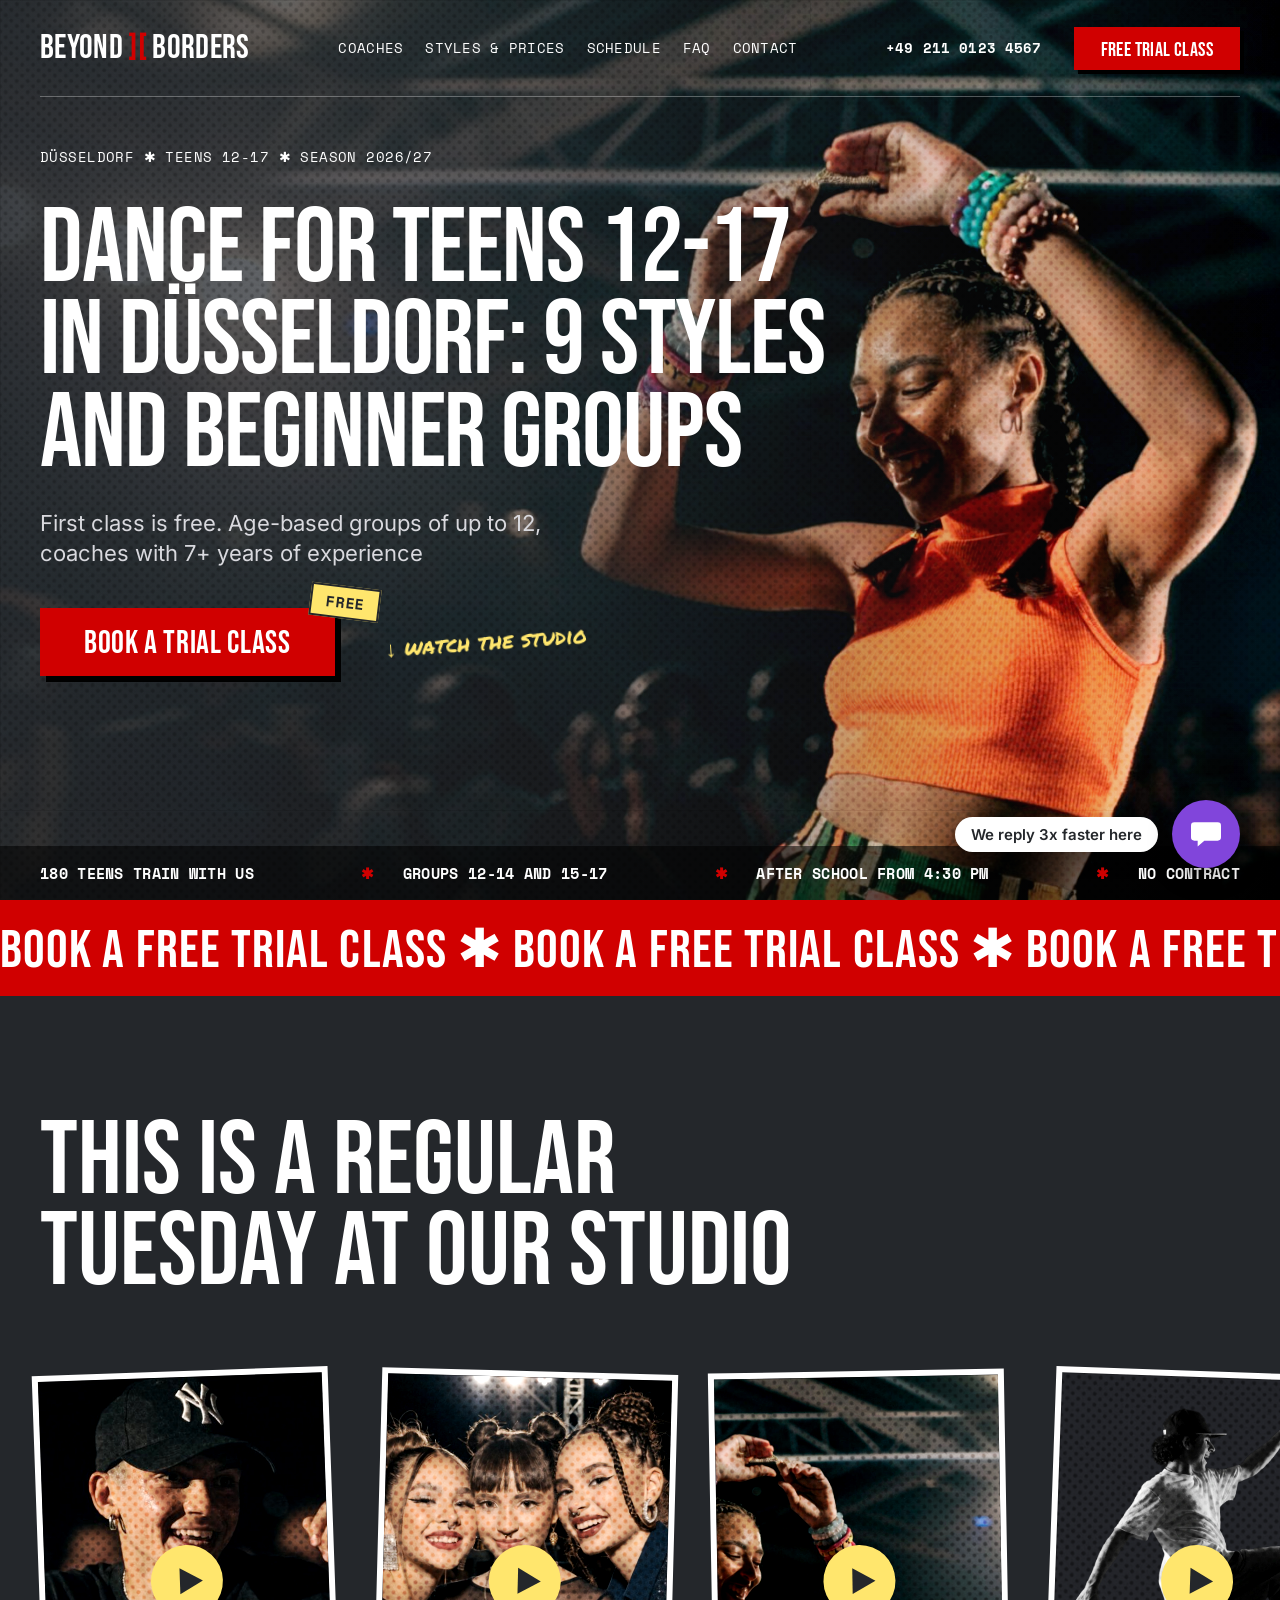
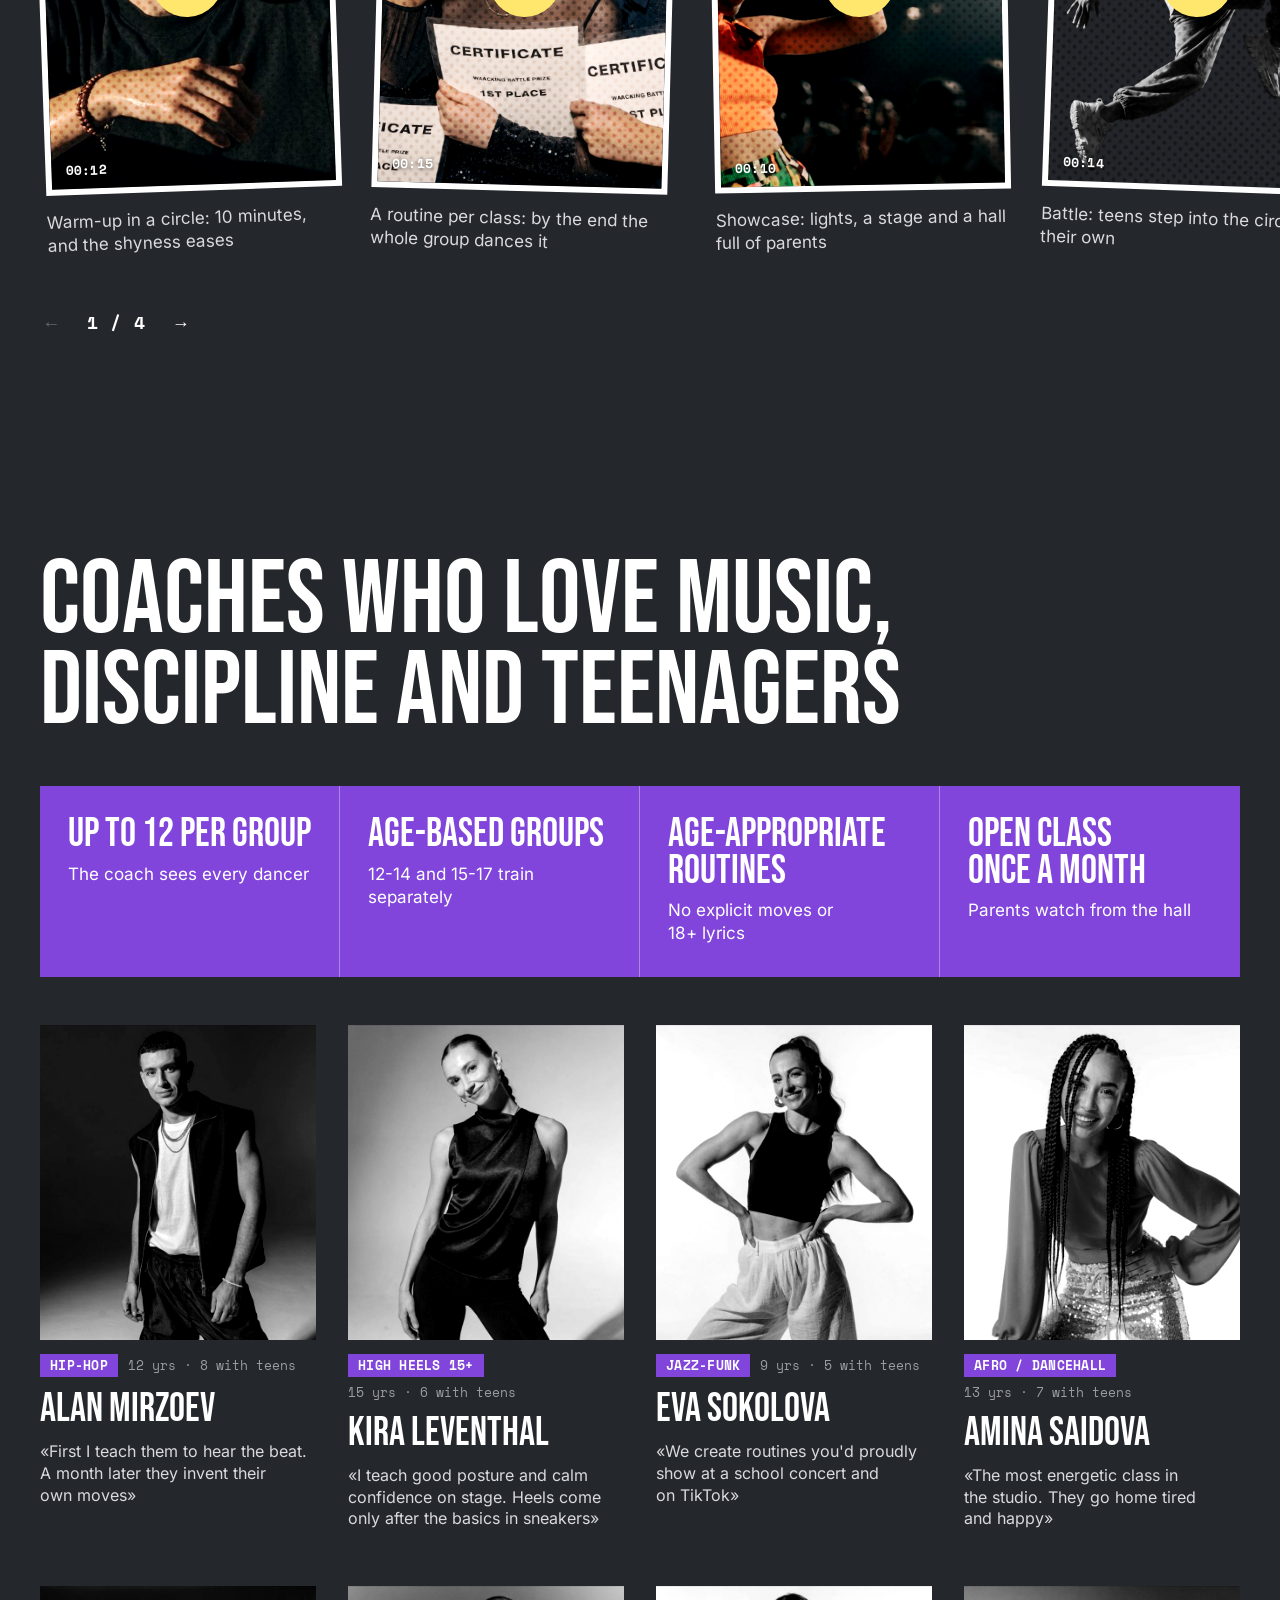
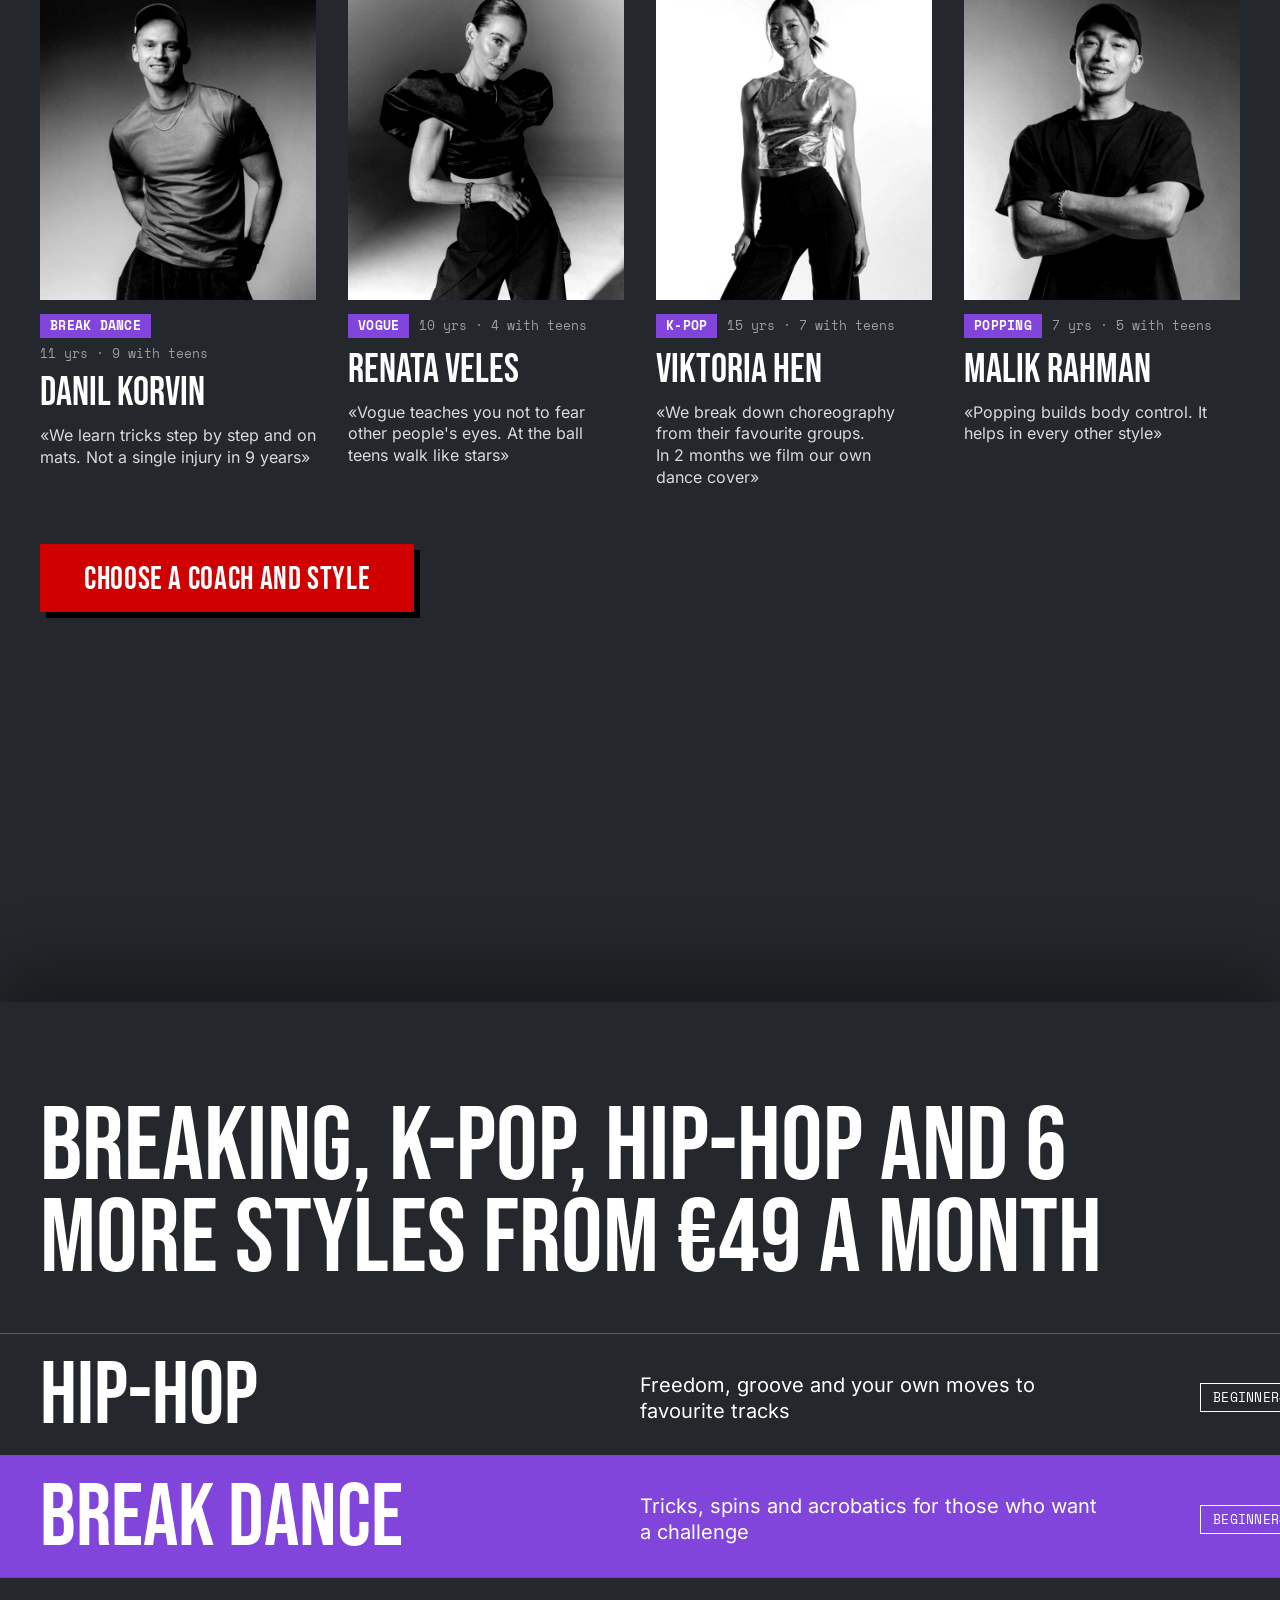
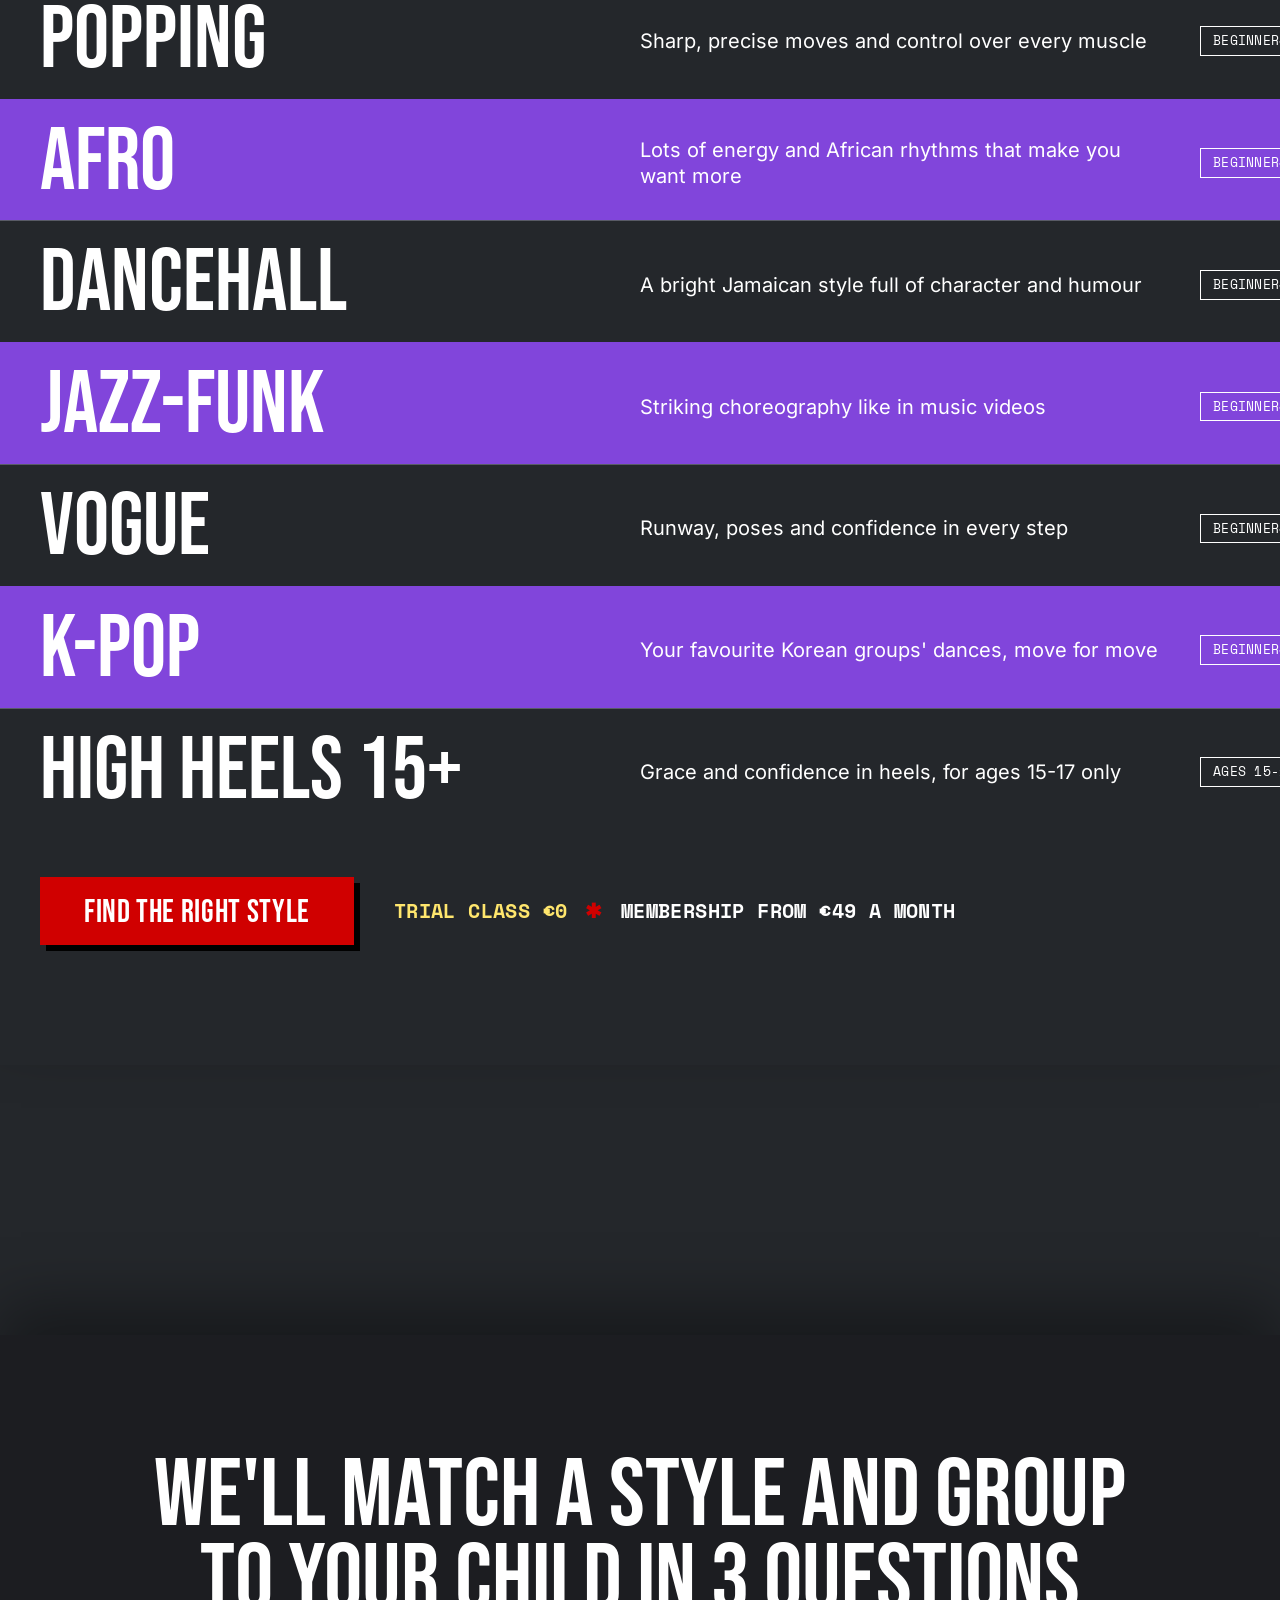
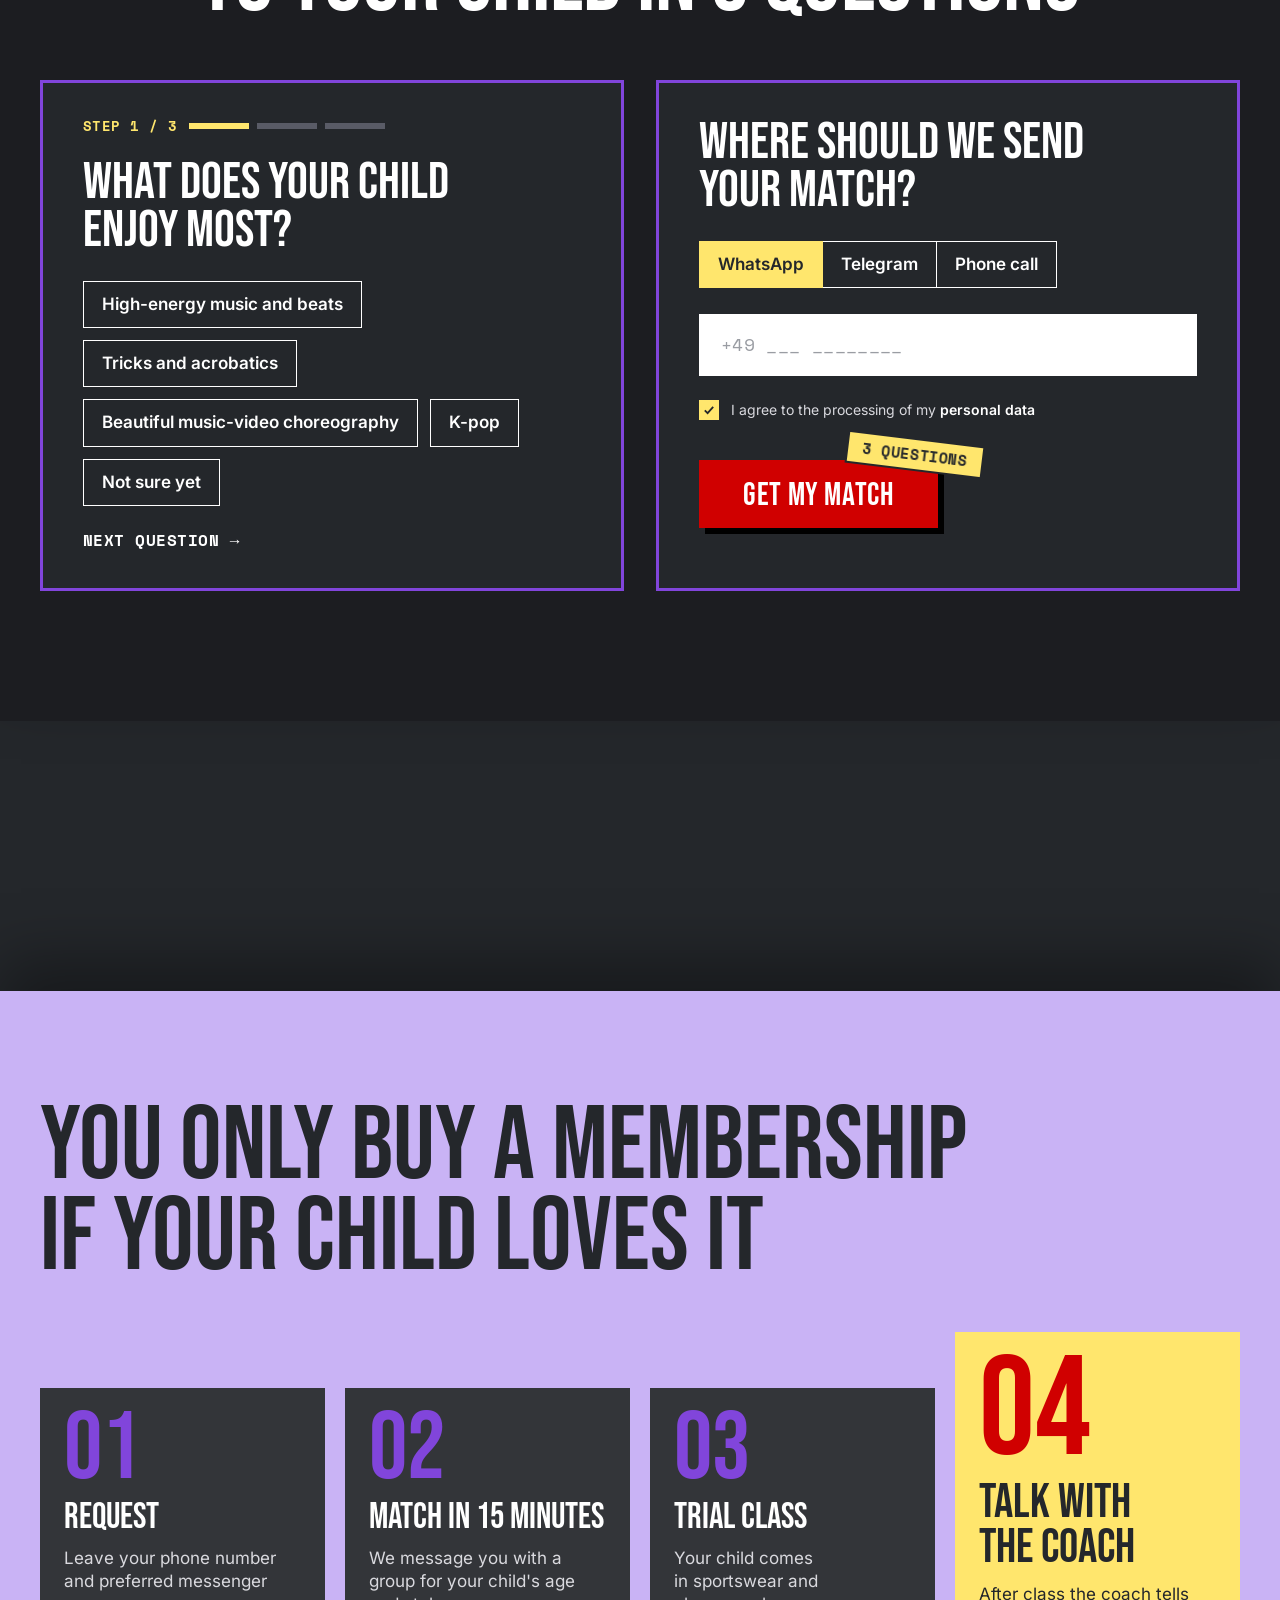
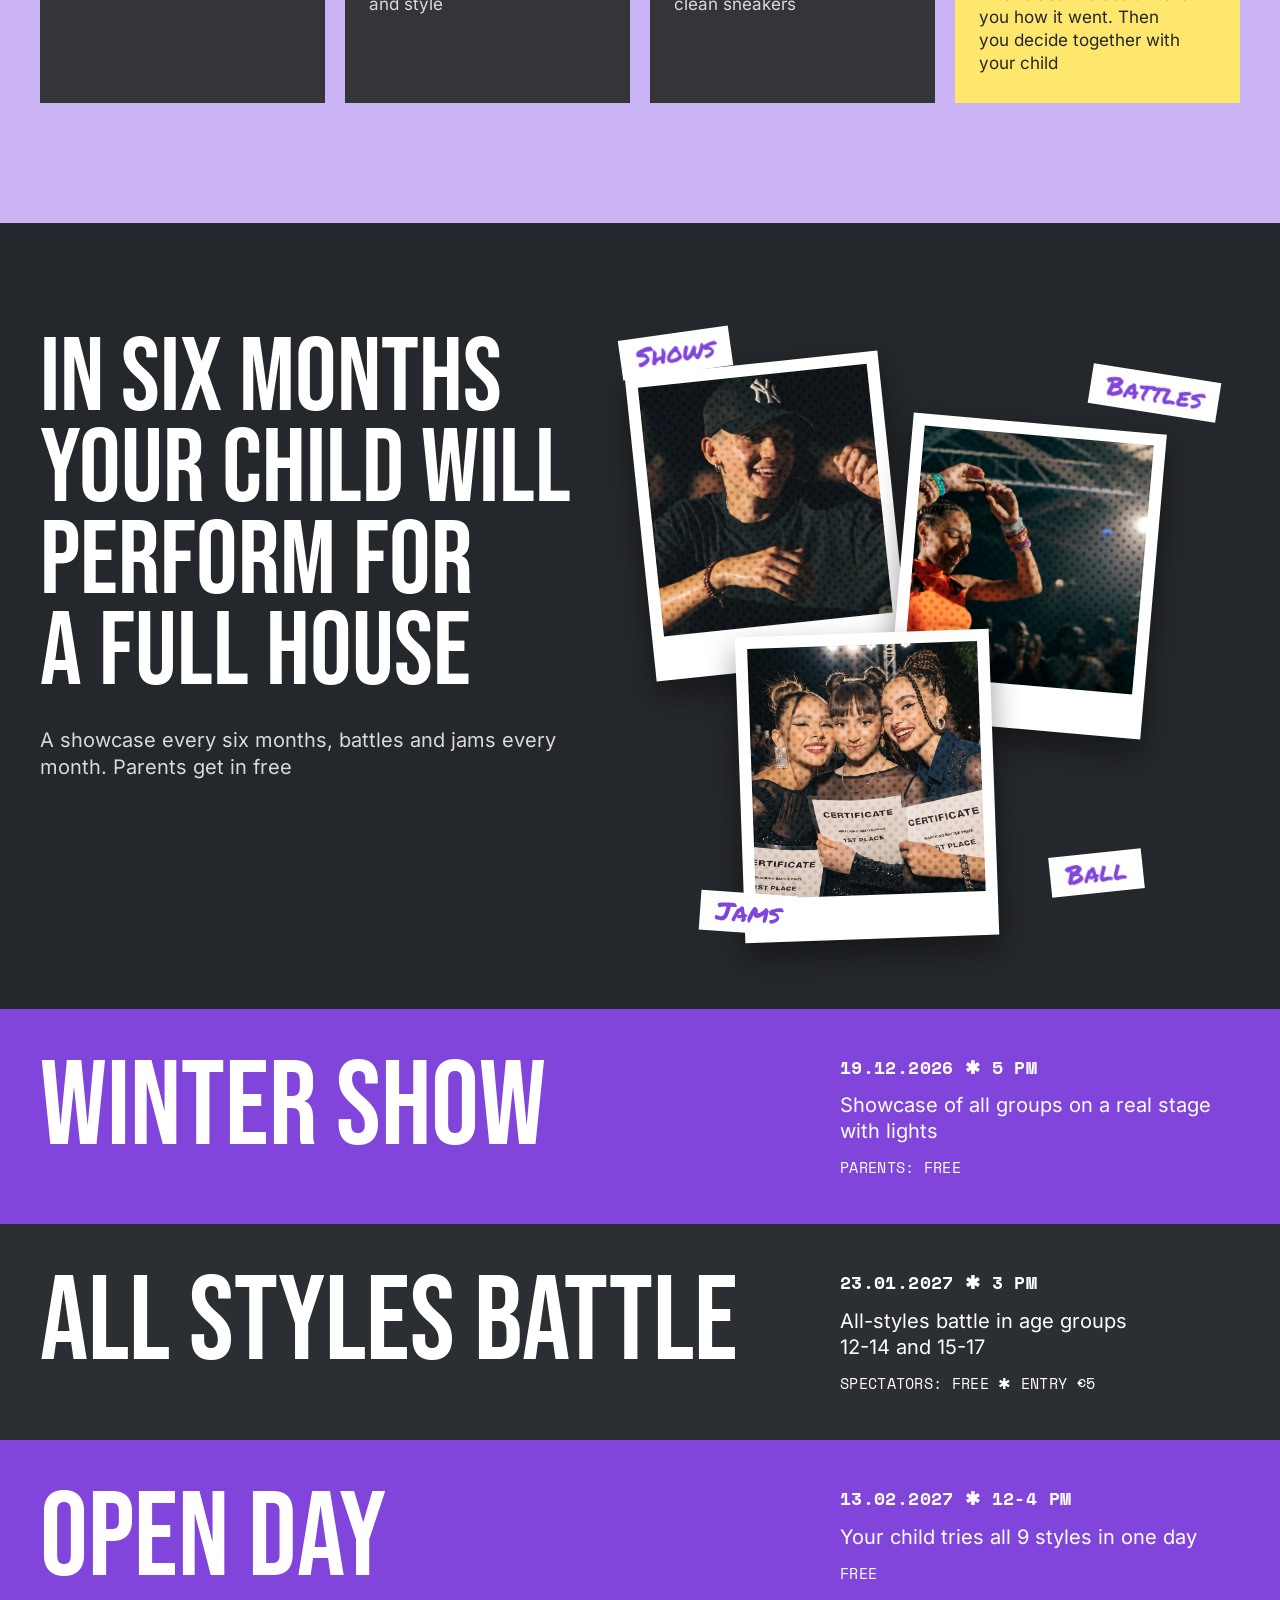
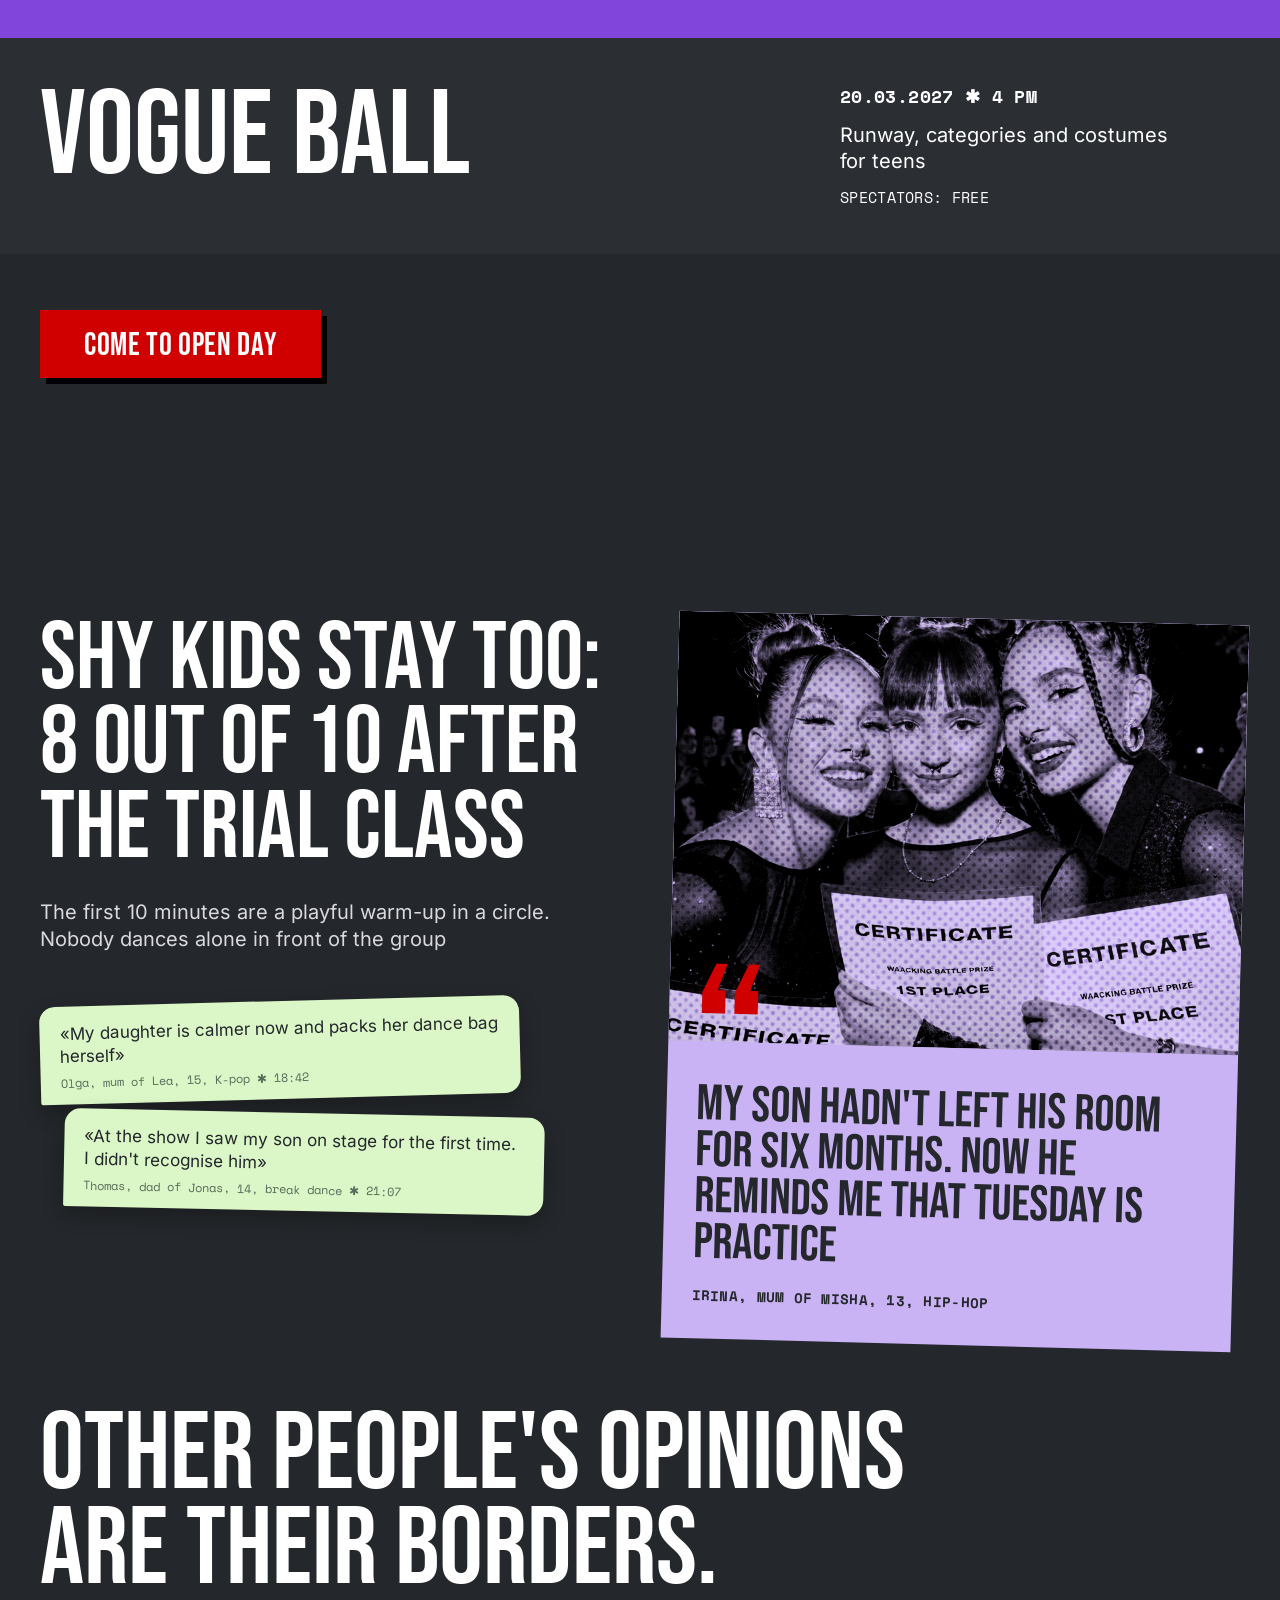
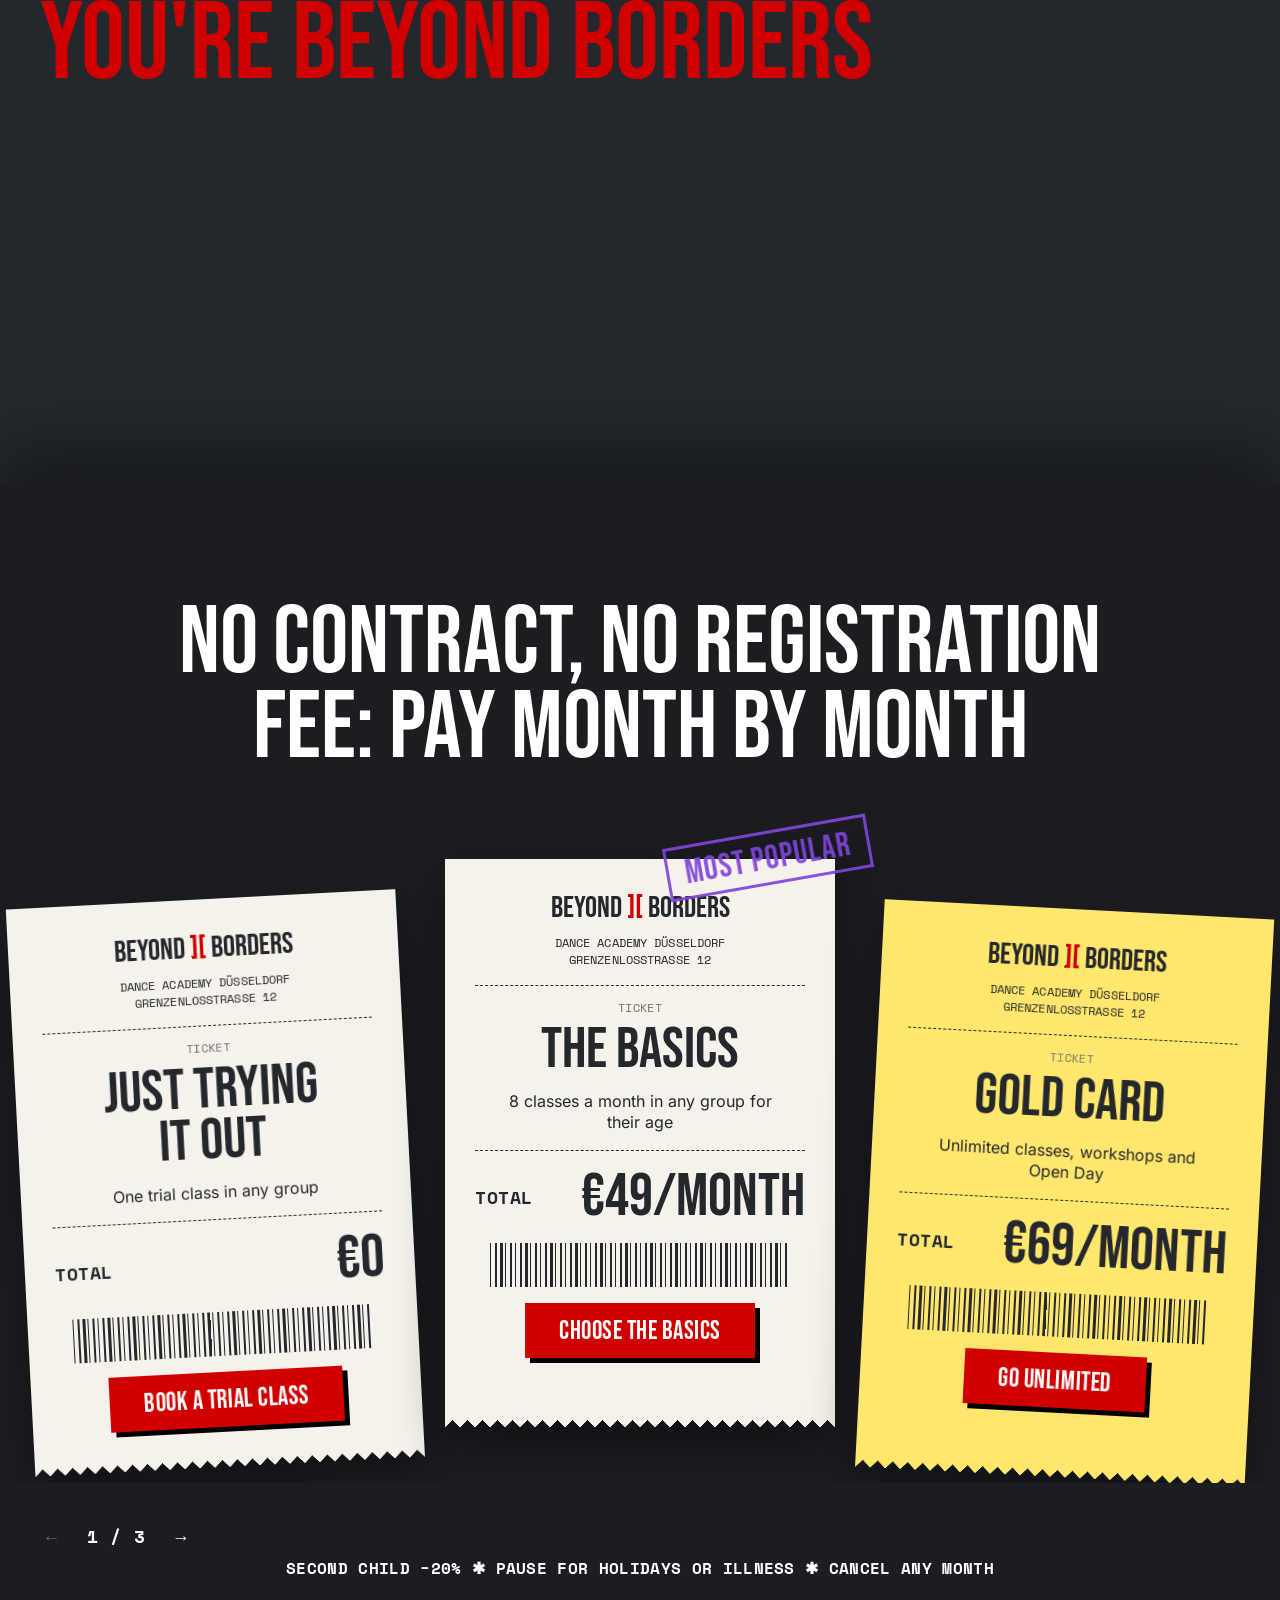
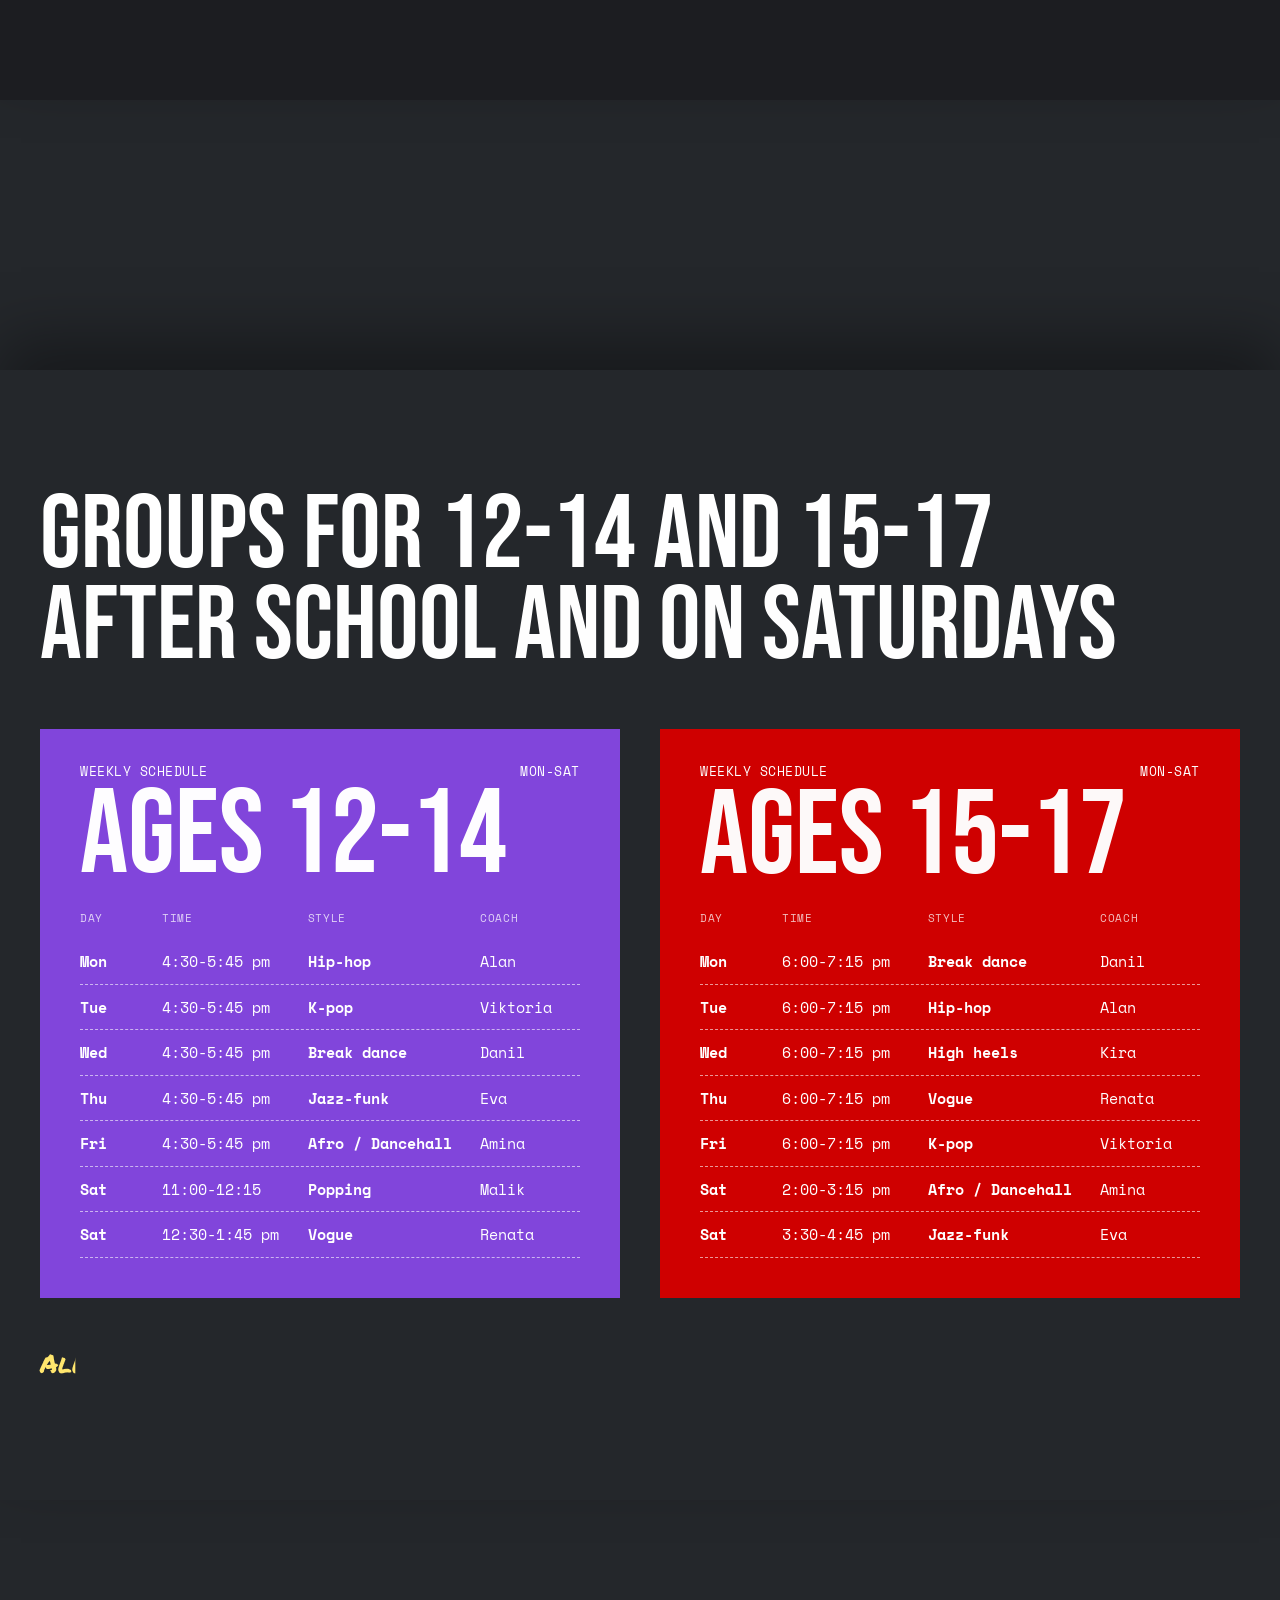
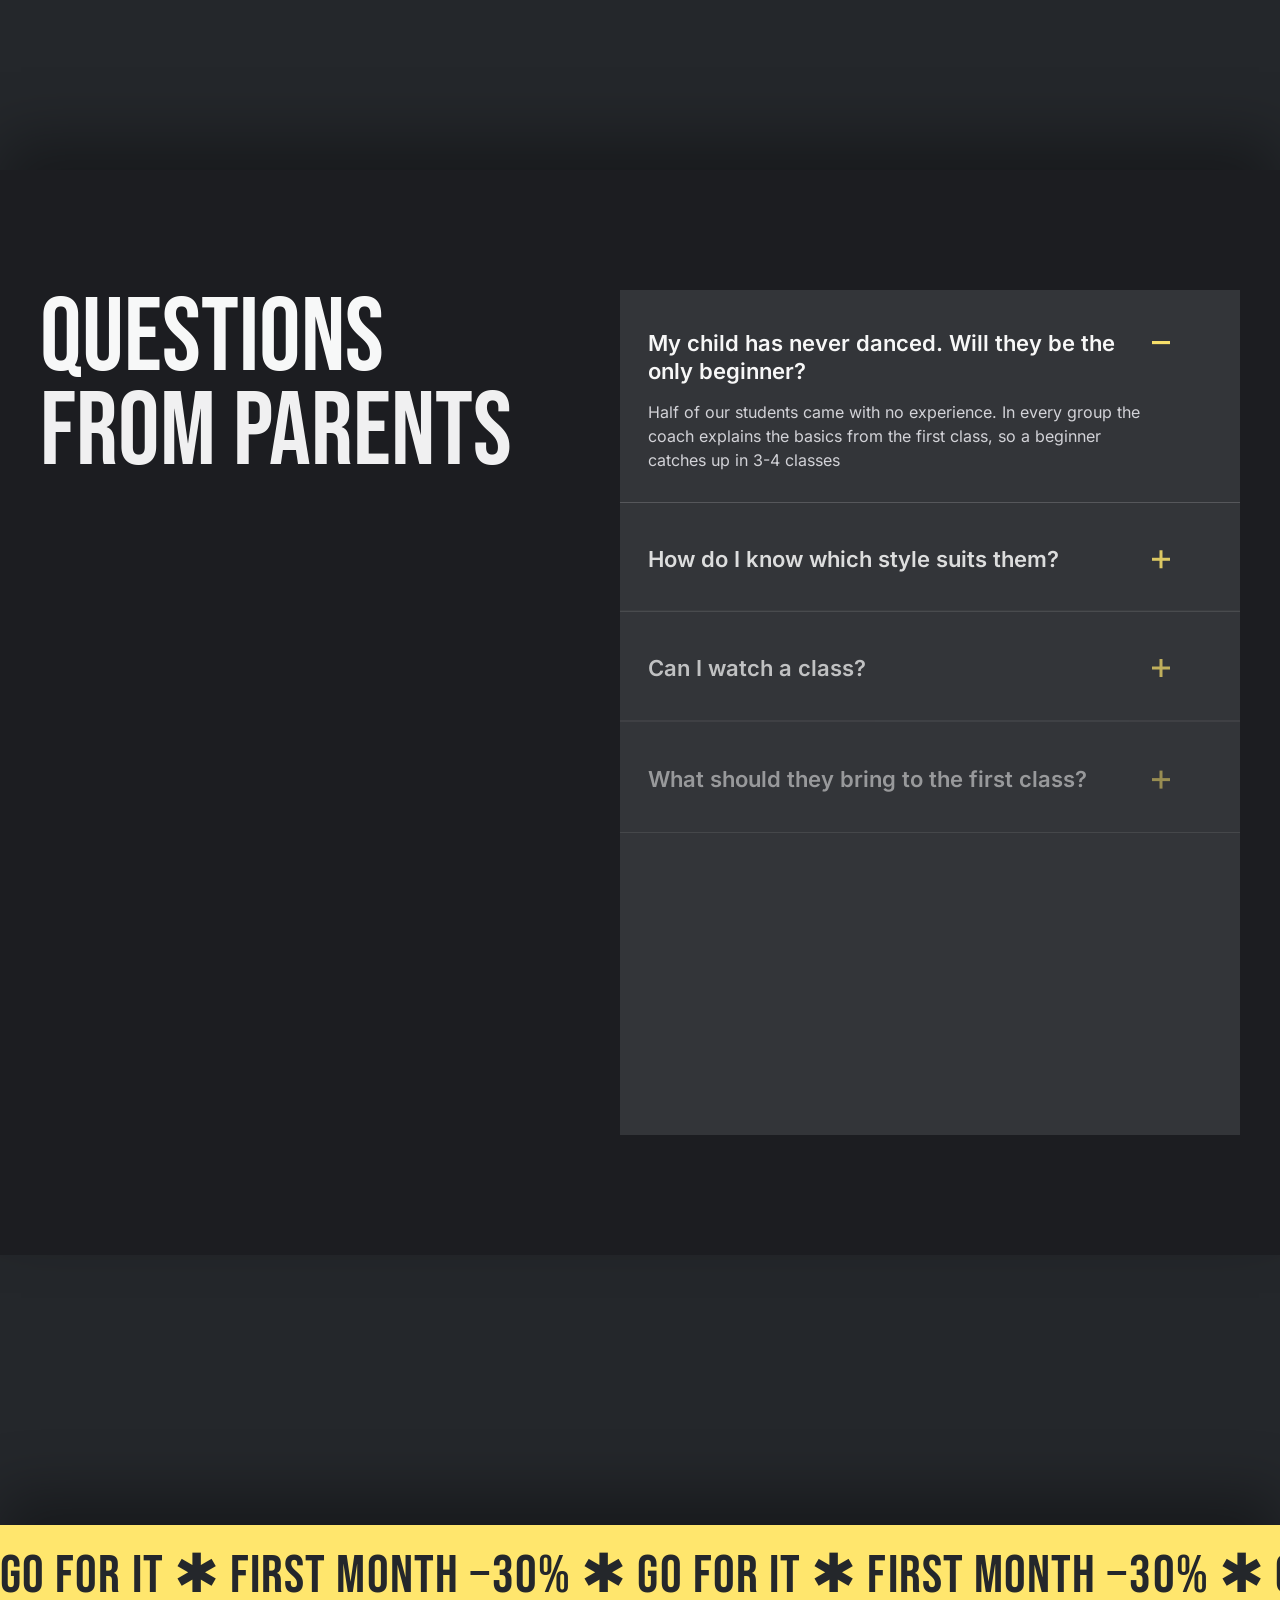
==== commit 4a39668d: "Favicon, K-pop comma wrap, no tap hover on style rows, pause before stacked sections are covered Co-" ====
--- a/index.html
+++ b/index.html
@@ -8,6 +8,7 @@
   <meta name="description" content="Dance classes for teens 12-17 in Düsseldorf: 9 styles, beginner groups, first class free. Fictional demo website.">
   <link rel="preload" href="assets/fonts/bebas-neue-400.woff2" as="font" type="font/woff2" crossorigin>
   <link rel="preload" href="assets/fonts/inter-var.woff2" as="font" type="font/woff2" crossorigin>
+  <link rel="icon" href="assets/favicon.svg" type="image/svg+xml">
   <link rel="stylesheet" href="css/fonts.css">
   <link rel="stylesheet" href="css/style.css">
 </head>
@@ -207,7 +208,7 @@
   <!-- ===== 04 STYLES & PRICE ===== -->
   <section class="section styles" id="styles">
     <div class="wrap">
-      <h2 class="h2 styles__title">Breaking, <span class="nw">K-pop</span>, <span class="nw">hip-hop</span> and 6&nbsp;more styles from €49 a&nbsp;month</h2>
+      <h2 class="h2 styles__title">Breaking, <span class="nw">K-pop,</span> <span class="nw">hip-hop</span> and 6&nbsp;more styles from €49 a&nbsp;month</h2>
     </div>
     <ul class="style-list">
       <li class="style-row"><h3 class="style-row__name">hip-hop</h3><p class="style-row__desc">Freedom, groove and your own moves to favourite tracks</p><span class="style-row__label"><span class="lg">beginners welcome</span><span class="sm">beginners</span></span></li>
--- a/css/style.css
+++ b/css/style.css
@@ -248,7 +248,7 @@
   transition: background-color .2s ease, color .2s ease;
 }
 .style-row:nth-child(even) { background: var(--purple); border-top-color: transparent; }
-.style-row:hover { background: var(--lilac); color: var(--dark); }
+@media (hover: hover) and (pointer: fine) { .style-row:hover { background: var(--lilac); color: var(--dark); } } /* no tap highlight on touch screens */
 .style-row__name { font: 400 88px/.85 var(--f-display); text-transform: uppercase; }
 .style-row__desc { font-size: 20px; line-height: 1.3; }
 .style-row__label {
@@ -867,5 +867,7 @@
 .stack-over { box-shadow: 0 -30px 60px rgba(0,0,0,.35); }
 .marquee, .footer { position: relative; }
 .stack-anchor { display: block; height: 0; }
+.stack-dwell { display: block; height: 30vh; pointer-events: none; } /* pause before the next section covers the stuck one */
+@media (max-width: 767px) { .stack-dwell { height: 22vh; } }
 .stack-shade { position: absolute; inset: 0; z-index: 40; background: #000; opacity: 0; pointer-events: none; will-change: opacity; }
 .rv { opacity: var(--rv-o, 1); translate: 0 var(--rv-y, 0px); }
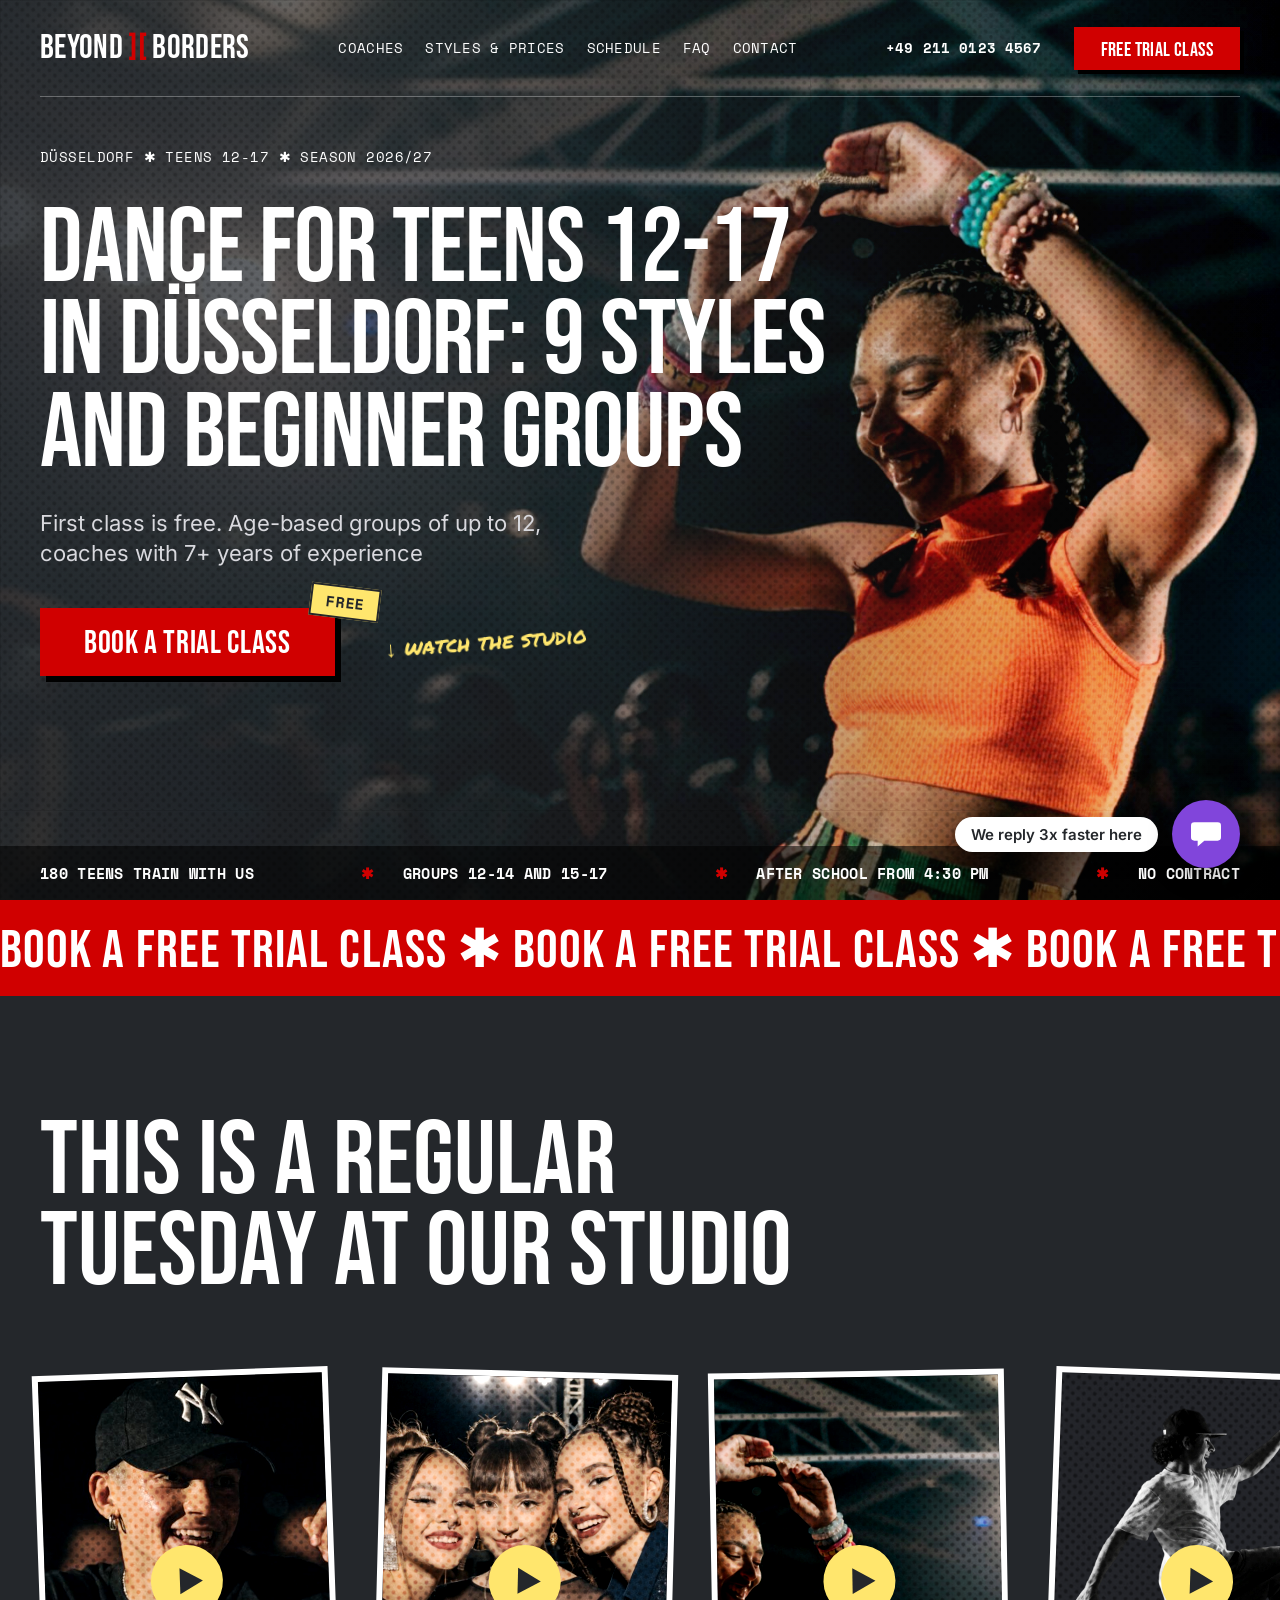
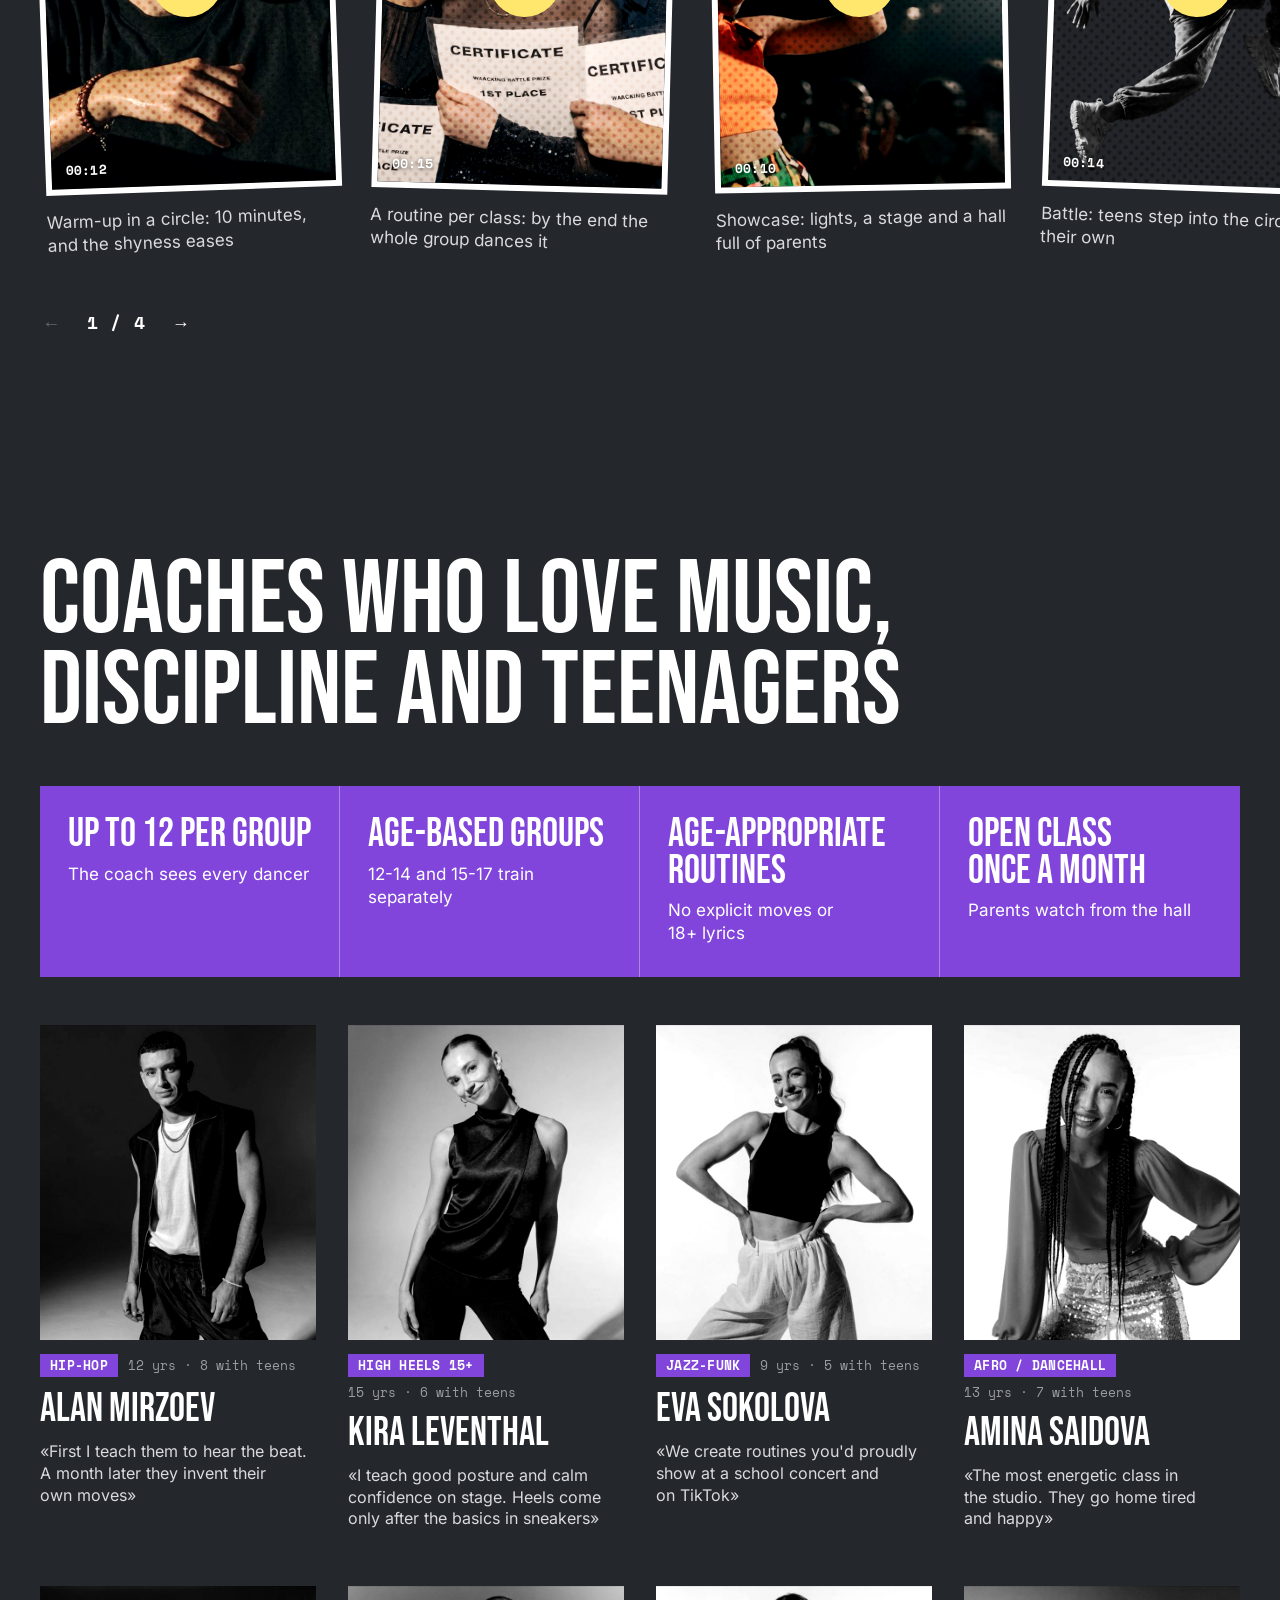
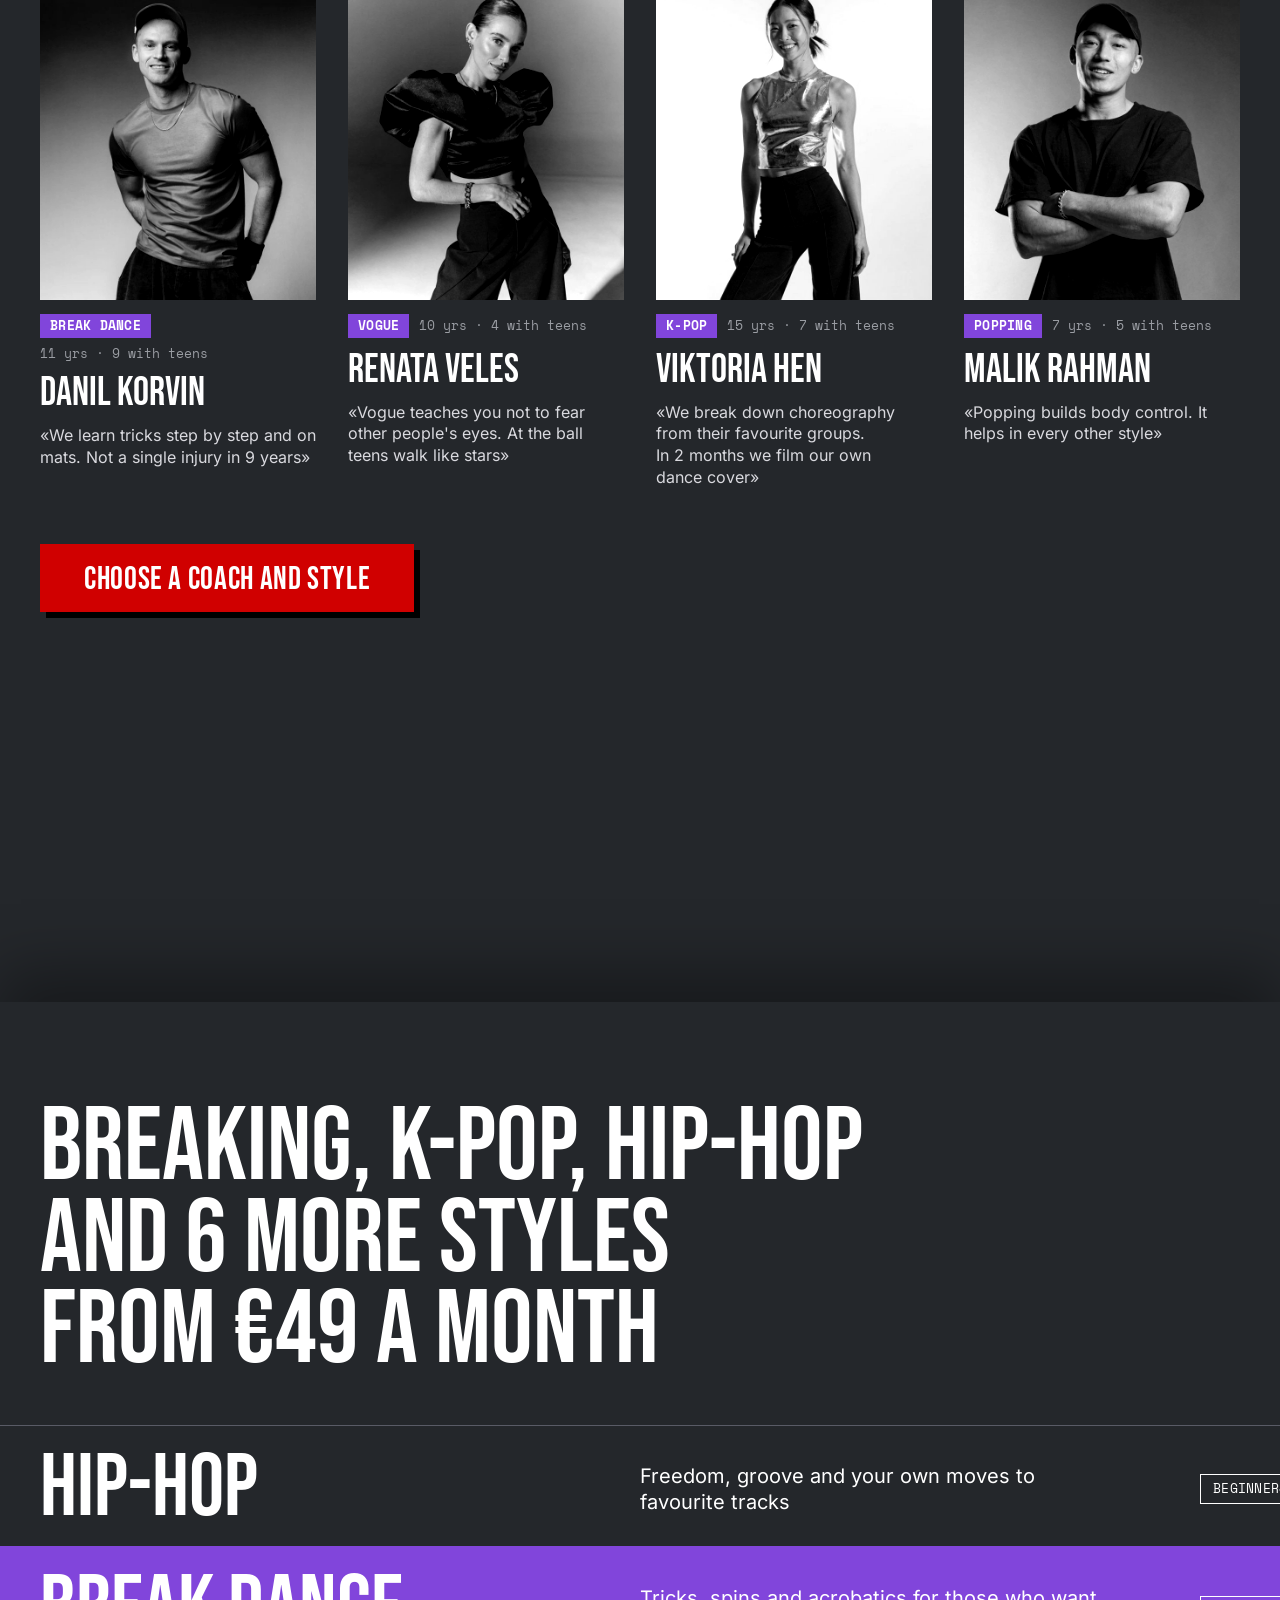
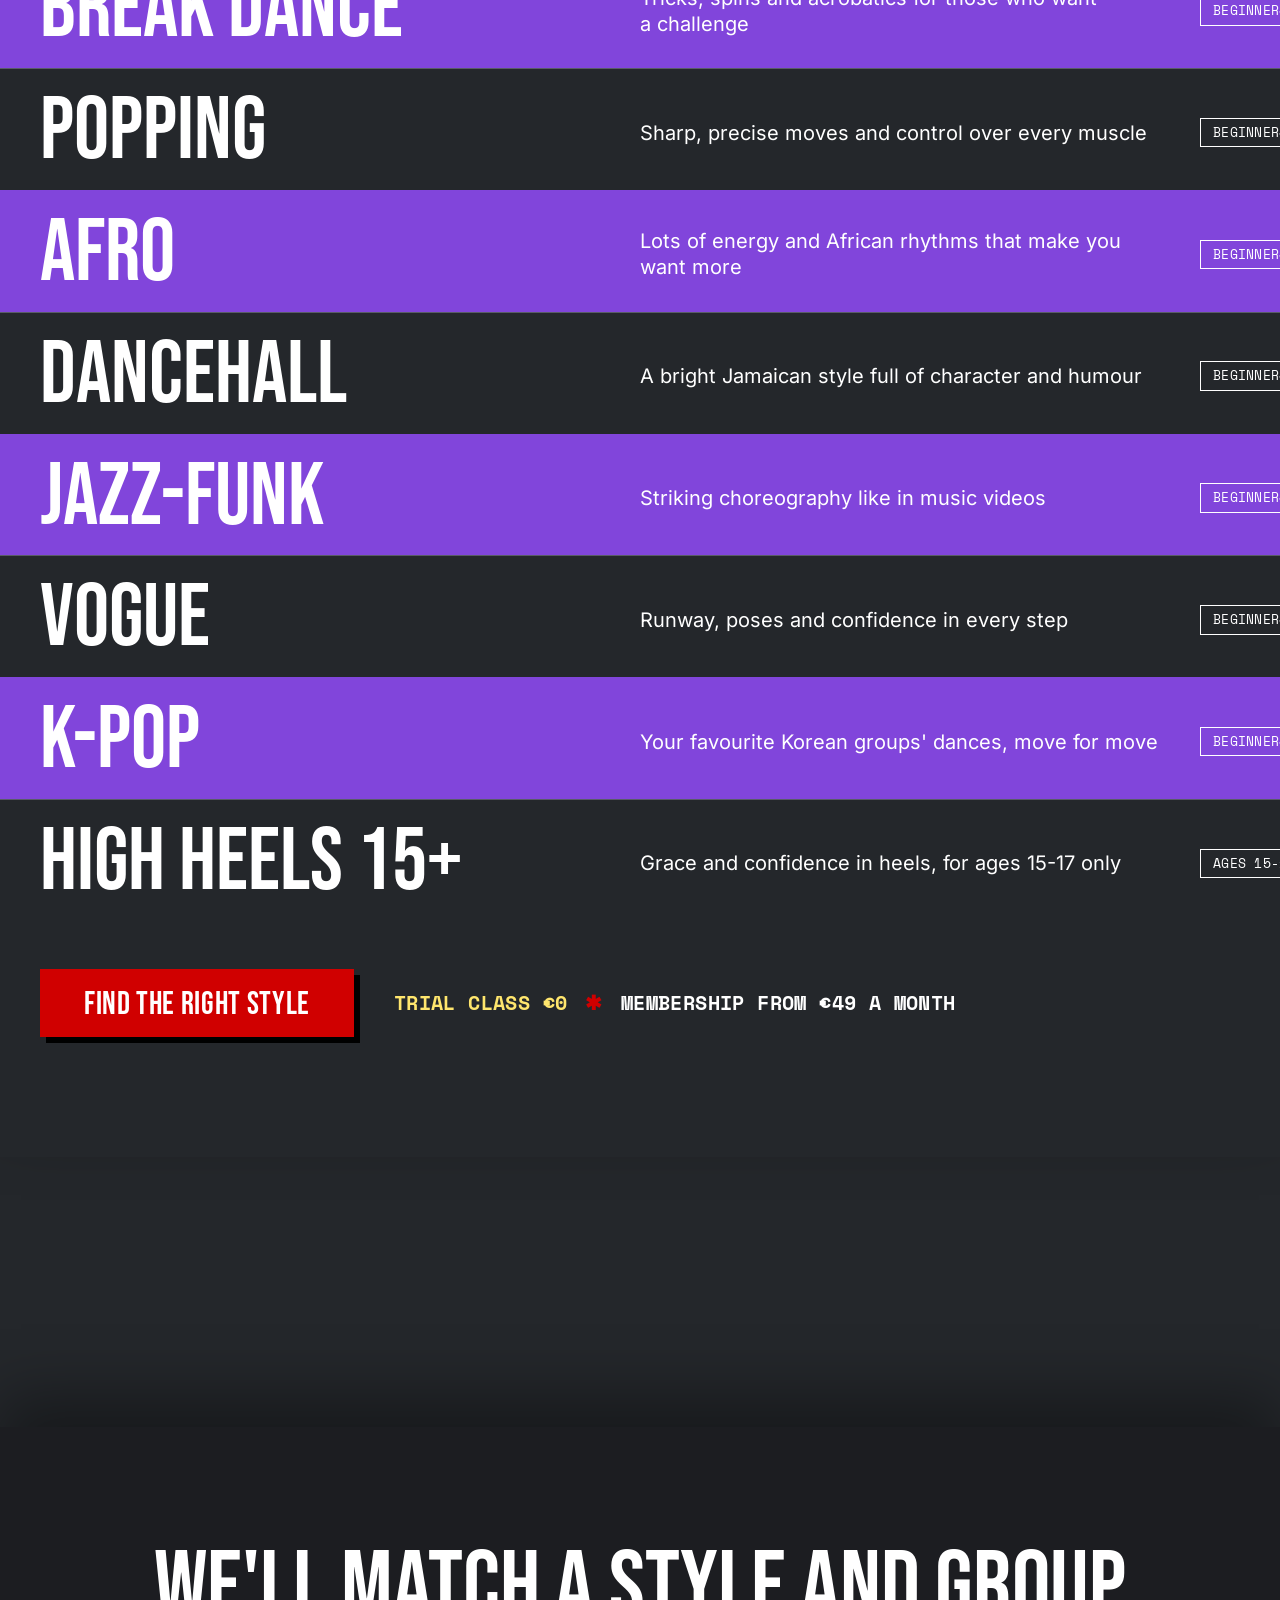
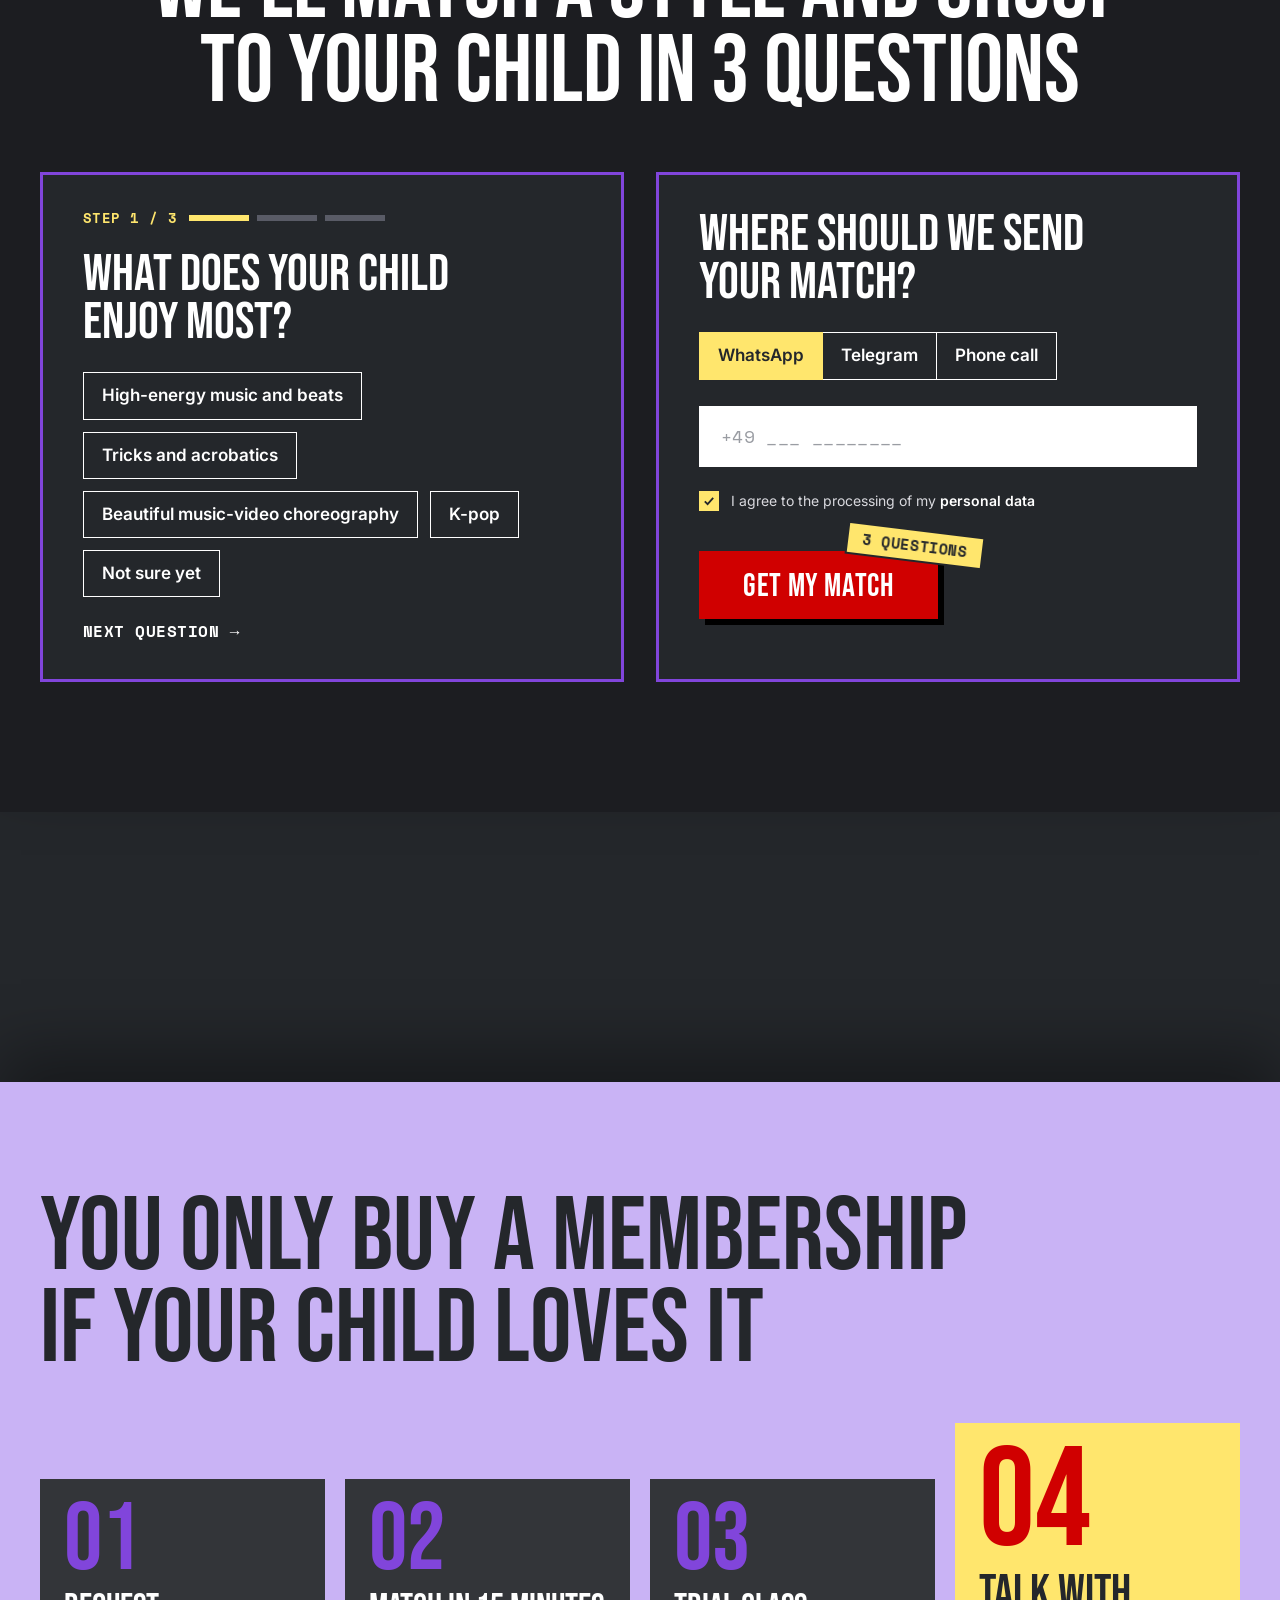
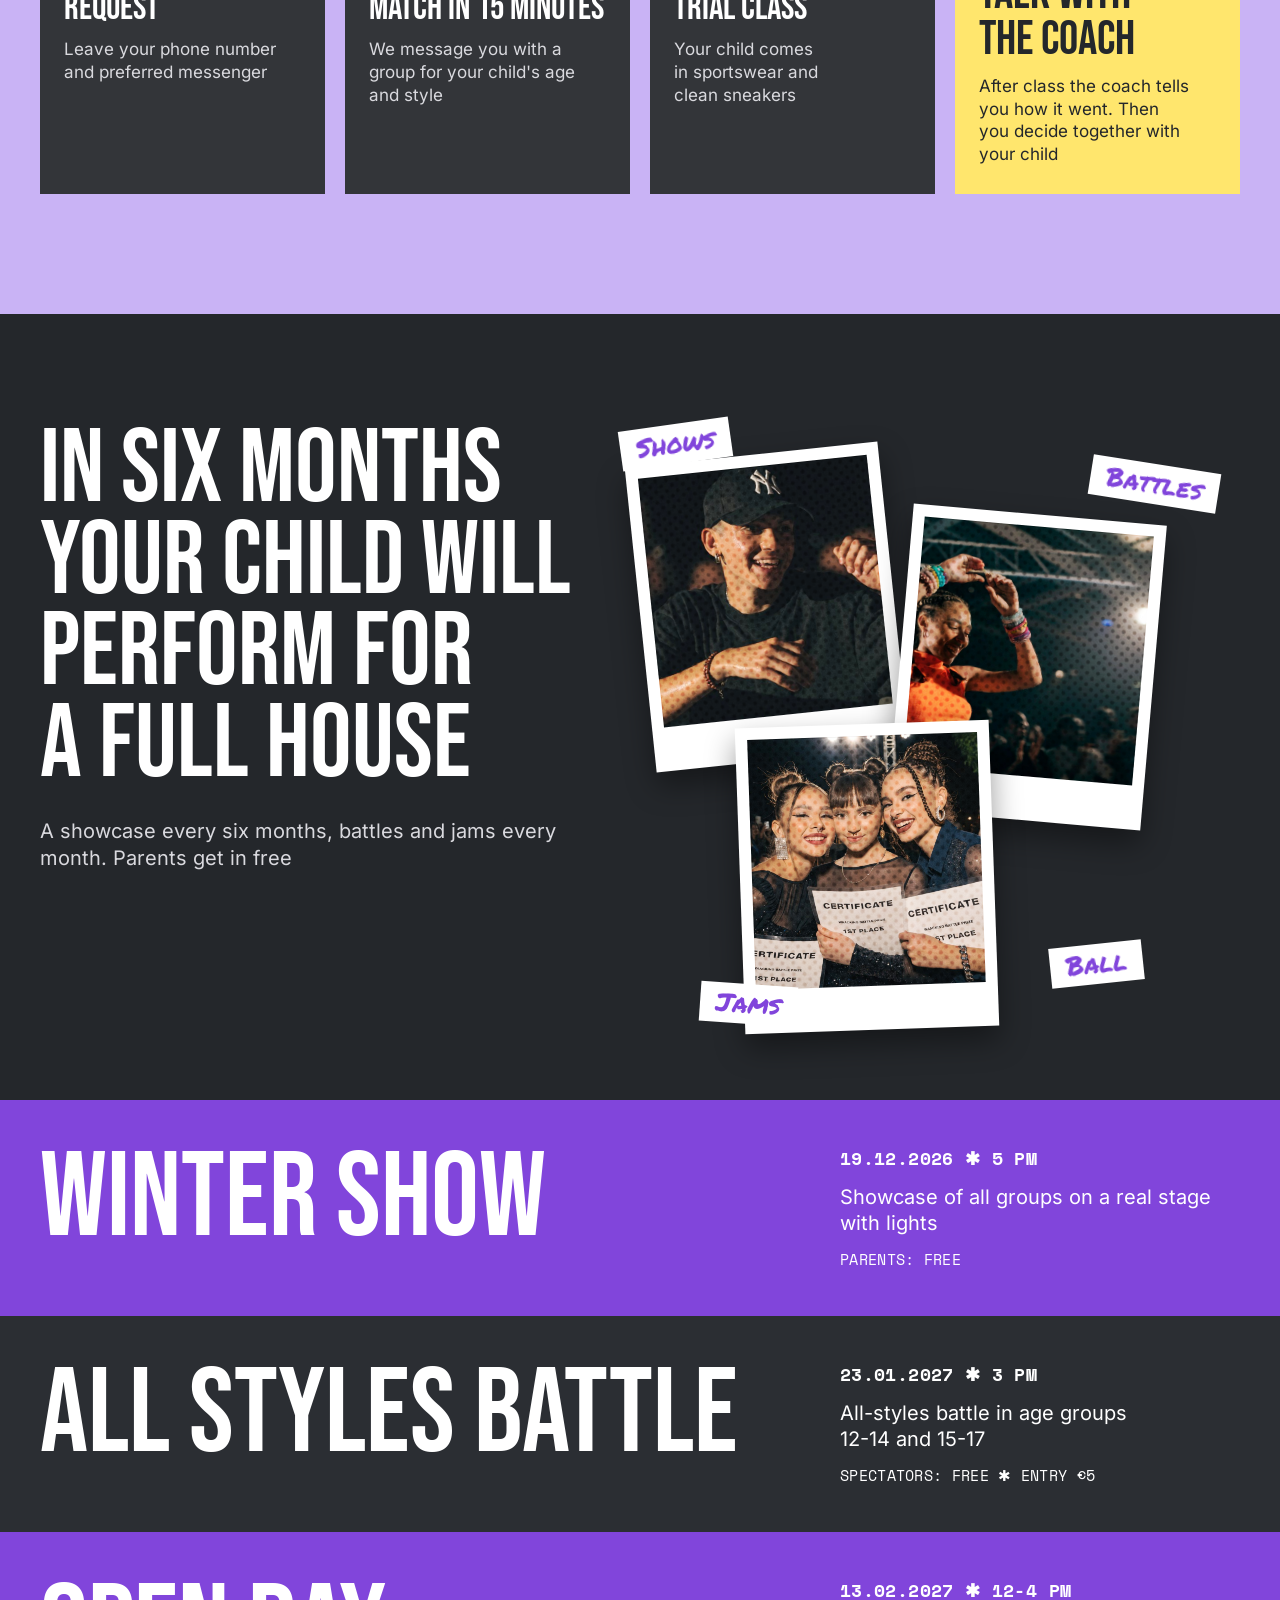
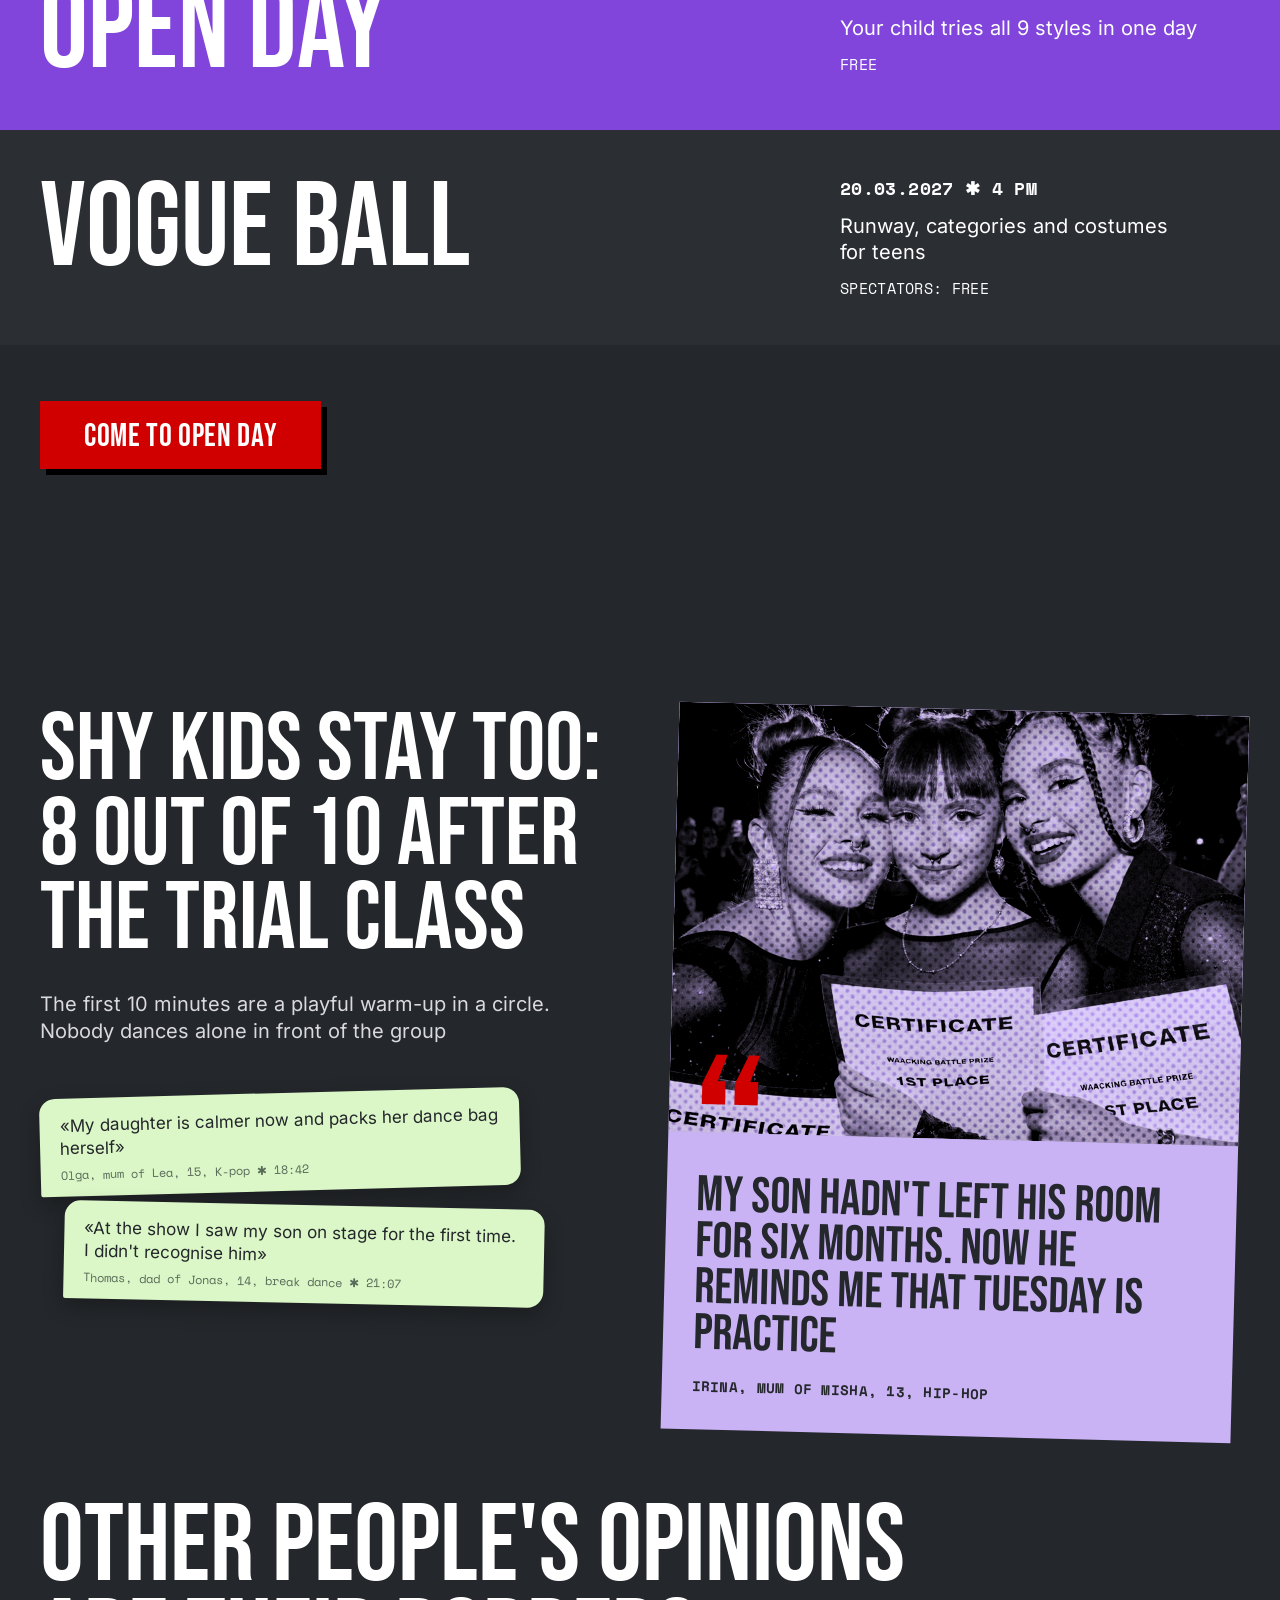
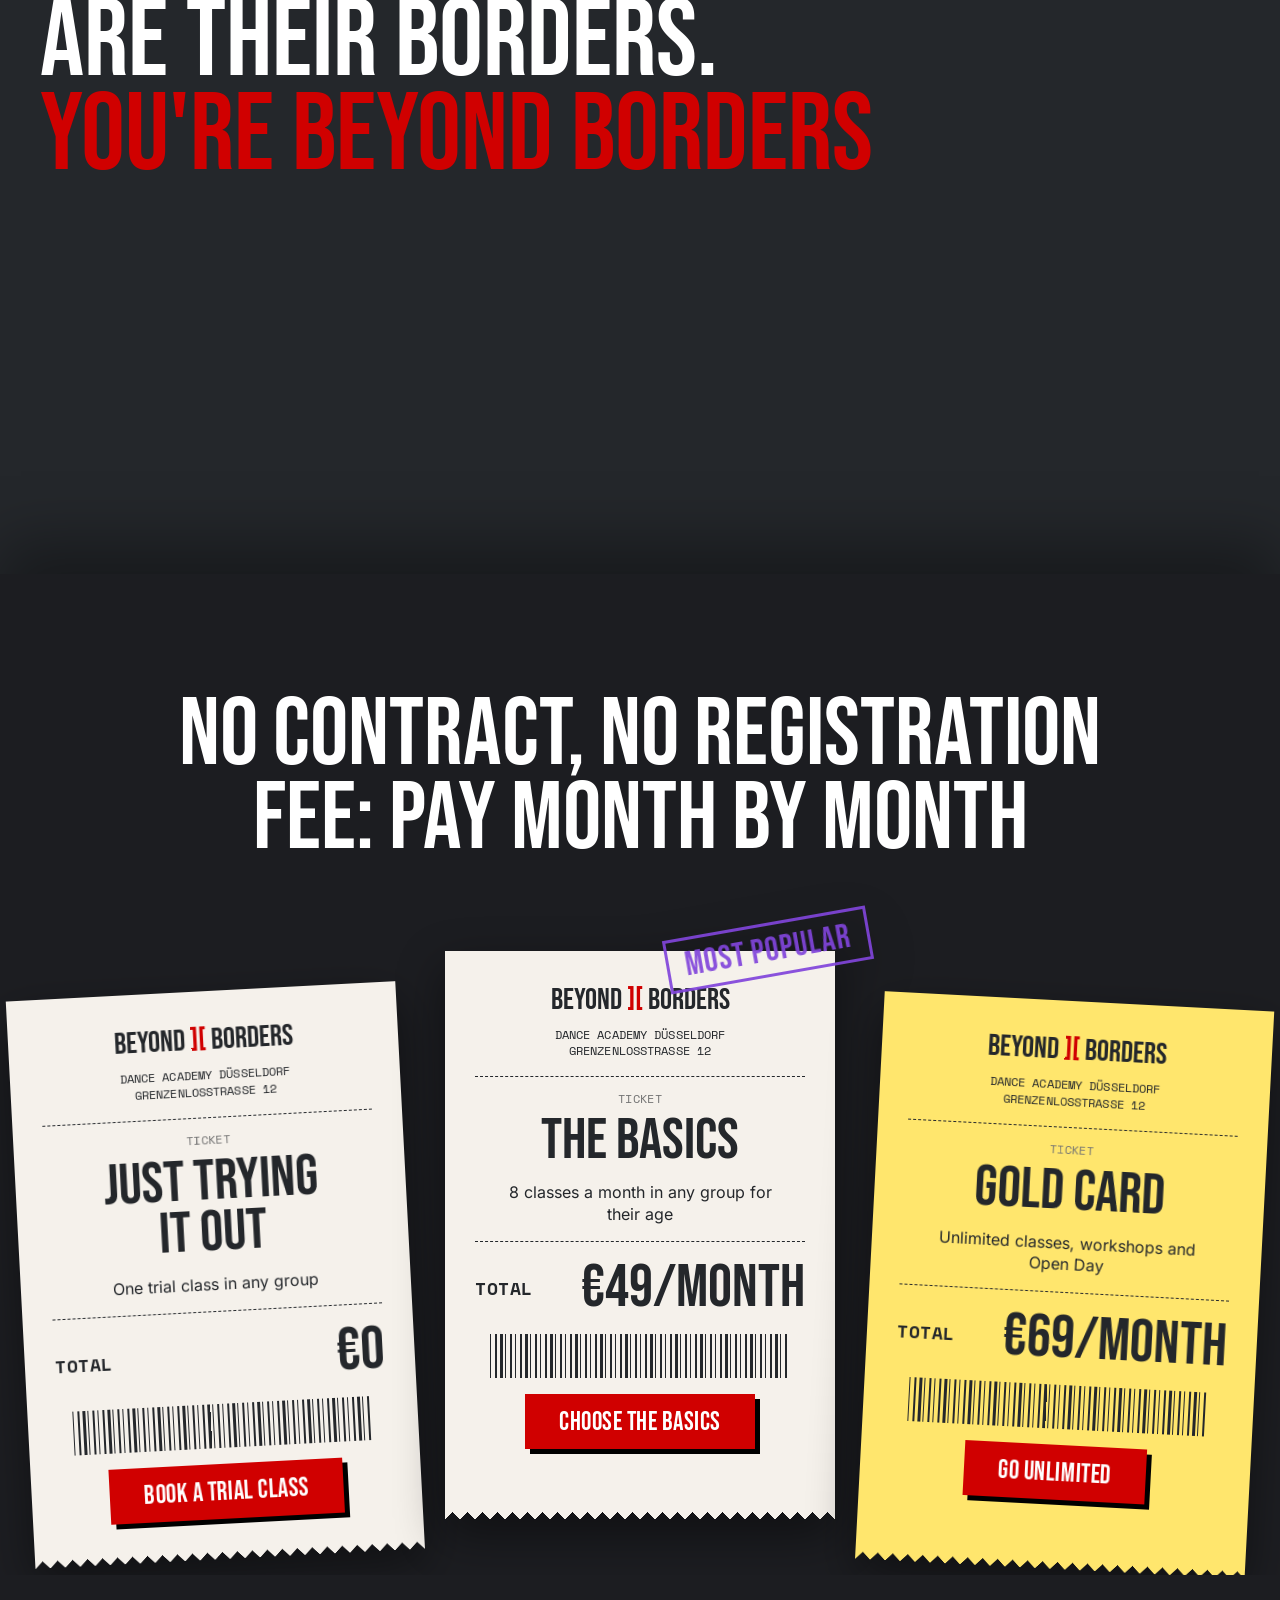
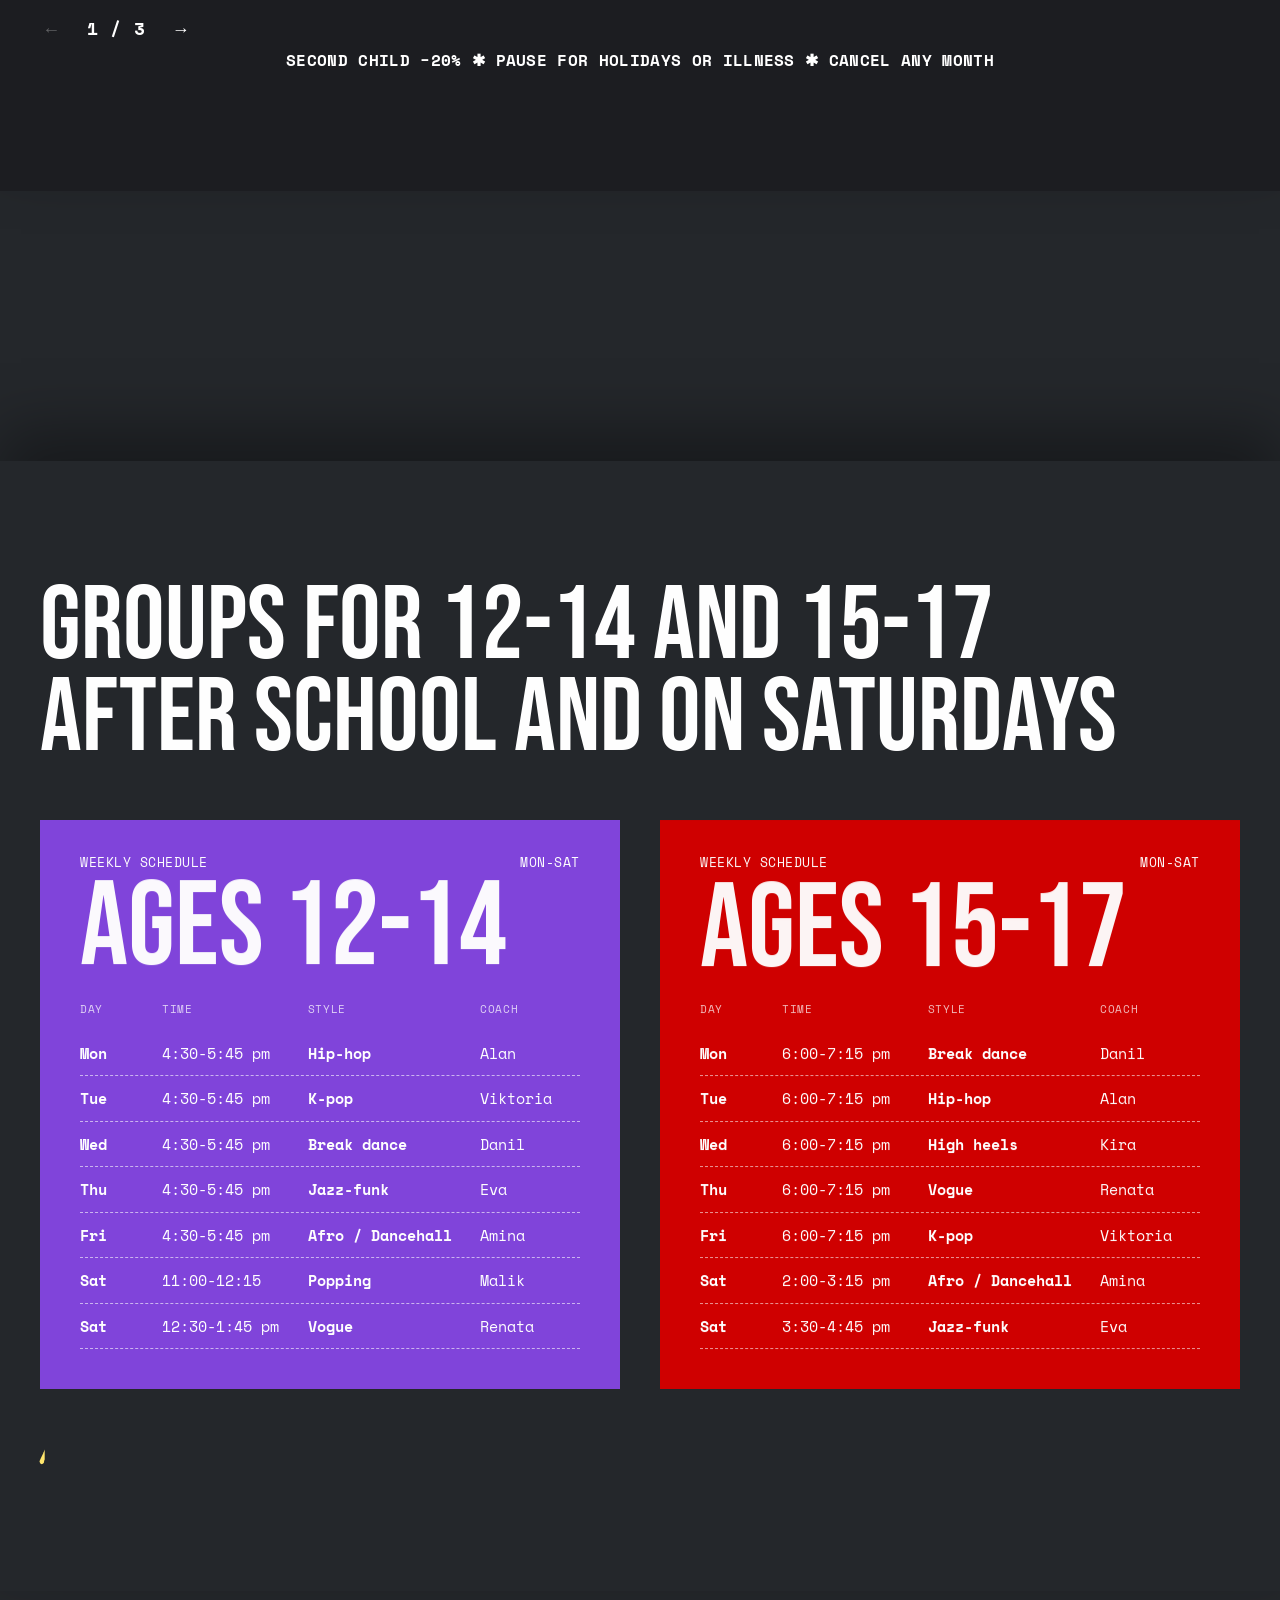
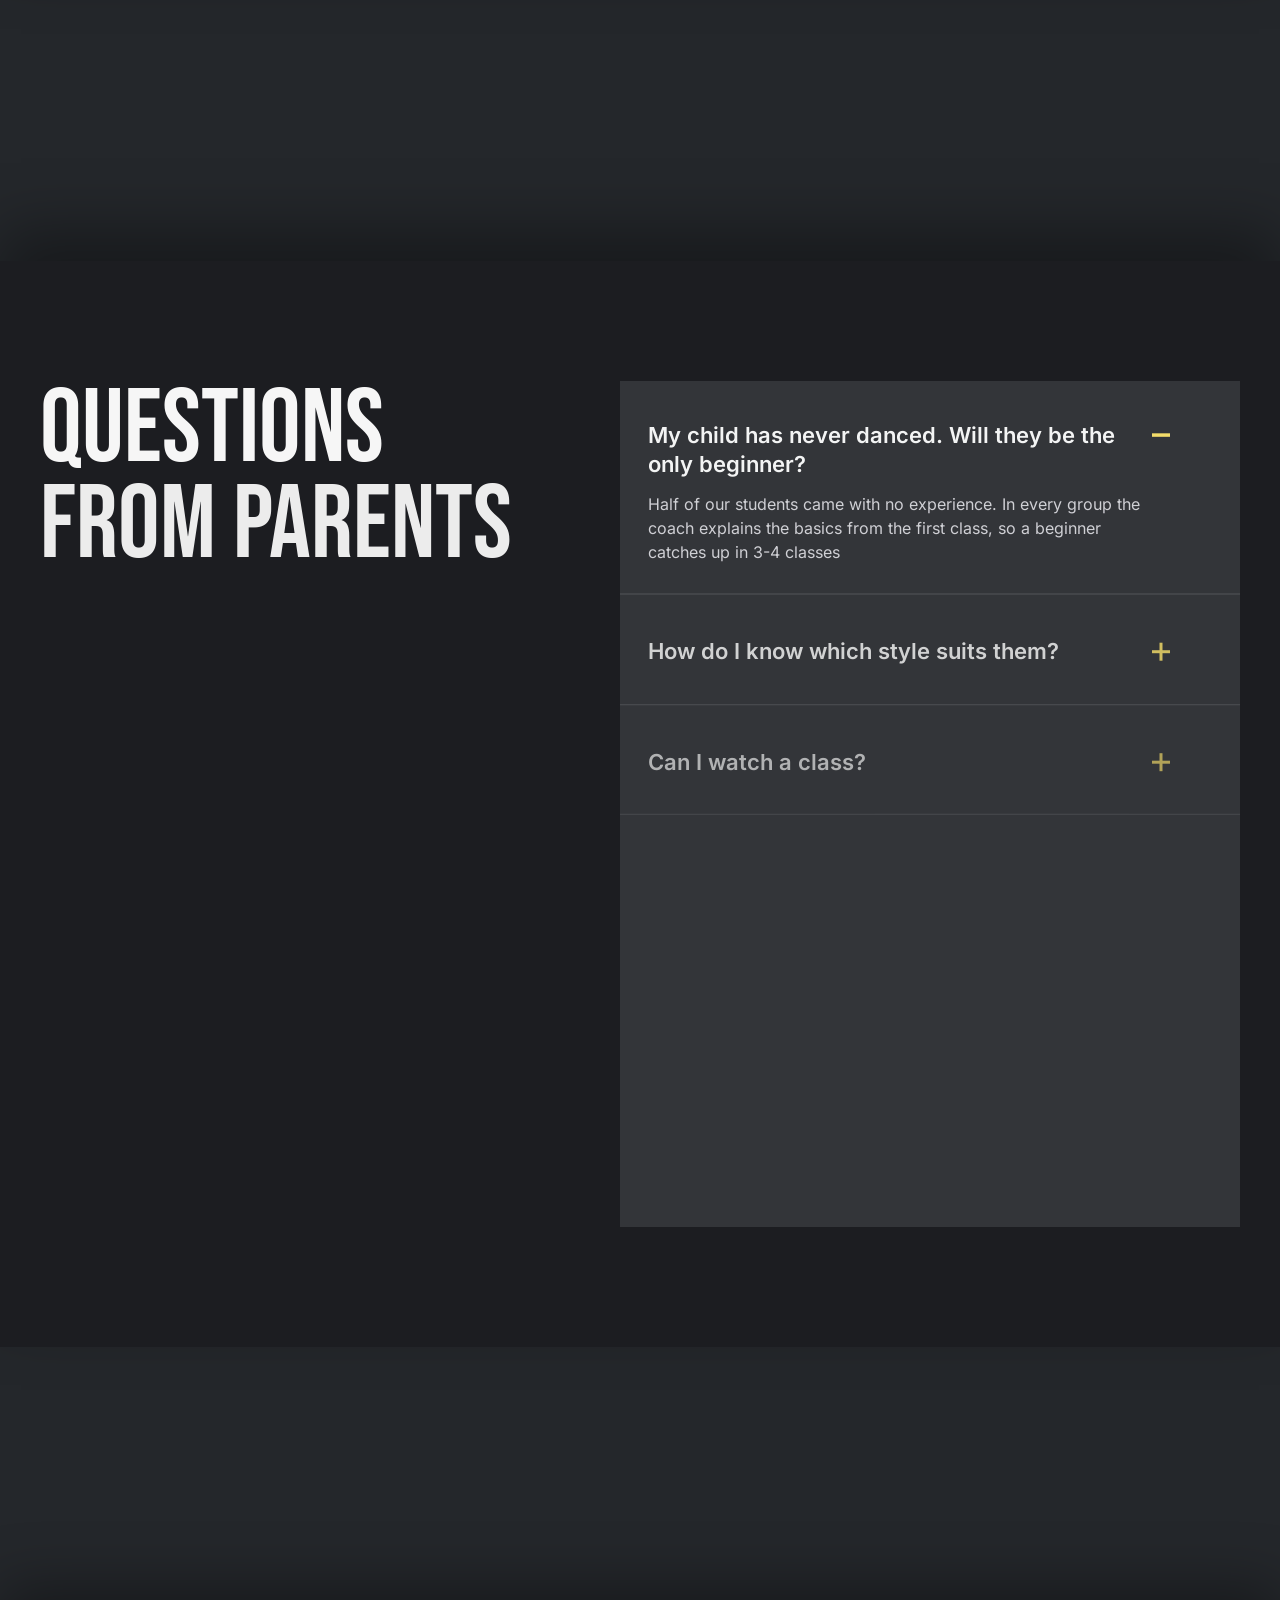
==== commit f71bcba4: "Keep number + word pairs together in animated headings (nbsp is lost by SplitText) Co-Authored-By: C" ====
--- a/index.html
+++ b/index.html
@@ -52,7 +52,7 @@
 
     <div class="hero__body wrap">
       <p class="hero__tag">Düsseldorf ✱ teens <span class="nw">12-17</span> ✱ season 2026/27</p>
-      <h1 class="hero__title">Dance for teens <span class="nw">12-17</span> in Düsseldorf: 9&nbsp;styles and beginner groups</h1>
+      <h1 class="hero__title">Dance for teens <span class="nw">12-17</span> in Düsseldorf: <span class="nw">9 styles</span> and beginner groups</h1>
       <p class="hero__lead">First class is free. Age-based groups of up to&nbsp;12, coaches with 7+ years of experience</p>
       <div class="hero__cta">
         <a class="btn" href="#quiz">Book a trial class<span class="sticker">free</span></a>
@@ -208,7 +208,7 @@
   <!-- ===== 04 STYLES & PRICE ===== -->
   <section class="section styles" id="styles">
     <div class="wrap">
-      <h2 class="h2 styles__title">Breaking, <span class="nw">K-pop,</span> <span class="nw">hip-hop</span> and 6&nbsp;more styles from €49 a&nbsp;month</h2>
+      <h2 class="h2 styles__title">Breaking, <span class="nw">K-pop,</span> <span class="nw">hip-hop</span> and <span class="nw">6 more</span> styles from €49 <span class="nw">a month</span></h2>
     </div>
     <ul class="style-list">
       <li class="style-row"><h3 class="style-row__name">hip-hop</h3><p class="style-row__desc">Freedom, groove and your own moves to favourite tracks</p><span class="style-row__label"><span class="lg">beginners welcome</span><span class="sm">beginners</span></span></li>
@@ -230,7 +230,7 @@
   <!-- ===== 05 QUIZ ===== -->
   <section class="section quiz" id="quiz">
     <div class="wrap">
-      <h2 class="h2 quiz__title">We'll match a style and group to your child in 3&nbsp;questions</h2>
+      <h2 class="h2 quiz__title">We'll match a style and group to your child in <span class="nw">3 questions</span></h2>
 
       <form class="quiz__grid" id="quiz-form" novalidate>
         <!-- questions -->
@@ -308,7 +308,7 @@
   <!-- ===== 06 WHAT HAPPENS NEXT ===== -->
   <section class="section next" id="next">
     <div class="wrap">
-      <h2 class="h2 next__title">You only buy a membership if your child loves&nbsp;it</h2>
+      <h2 class="h2 next__title">You only buy a membership if your child <span class="nw">loves it</span></h2>
       <ol class="timeline">
         <li class="tstep"><span class="tstep__n">01</span><h3 class="tstep__t">Request</h3><p class="tstep__d">Leave your phone number and preferred messenger</p></li>
         <li class="tstep"><span class="tstep__n">02</span><h3 class="tstep__t">Match in 15&nbsp;minutes</h3><p class="tstep__d">We message you with a group for your child's age and style</p></li>
@@ -352,7 +352,7 @@
     <div class="wrap">
       <div class="shy__cols">
         <div class="shy__text">
-          <h2 class="h2">Shy kids stay too: 8&nbsp;out of&nbsp;10 after the trial class</h2>
+          <h2 class="h2">Shy kids stay too: <span class="nw">8 out</span> <span class="nw">of 10</span> after the trial class</h2>
           <p class="shy__lead">The first 10&nbsp;minutes are a playful warm-up in a circle. Nobody dances alone in front of the group</p>
           <div class="messages">
             <figure class="msg msg--1">
@@ -384,7 +384,7 @@
   <!-- ===== 09 MEMBERSHIPS ===== -->
   <section class="section prices" id="prices">
     <div class="wrap">
-      <h2 class="h2 prices__title">No contract, no registration fee: pay month by&nbsp;month</h2>
+      <h2 class="h2 prices__title">No contract, no registration fee: pay month <span class="nw">by month</span></h2>
     </div>
     <div class="slider prices__slider" data-slider>
       <ul class="slider__track receipts wrap">
